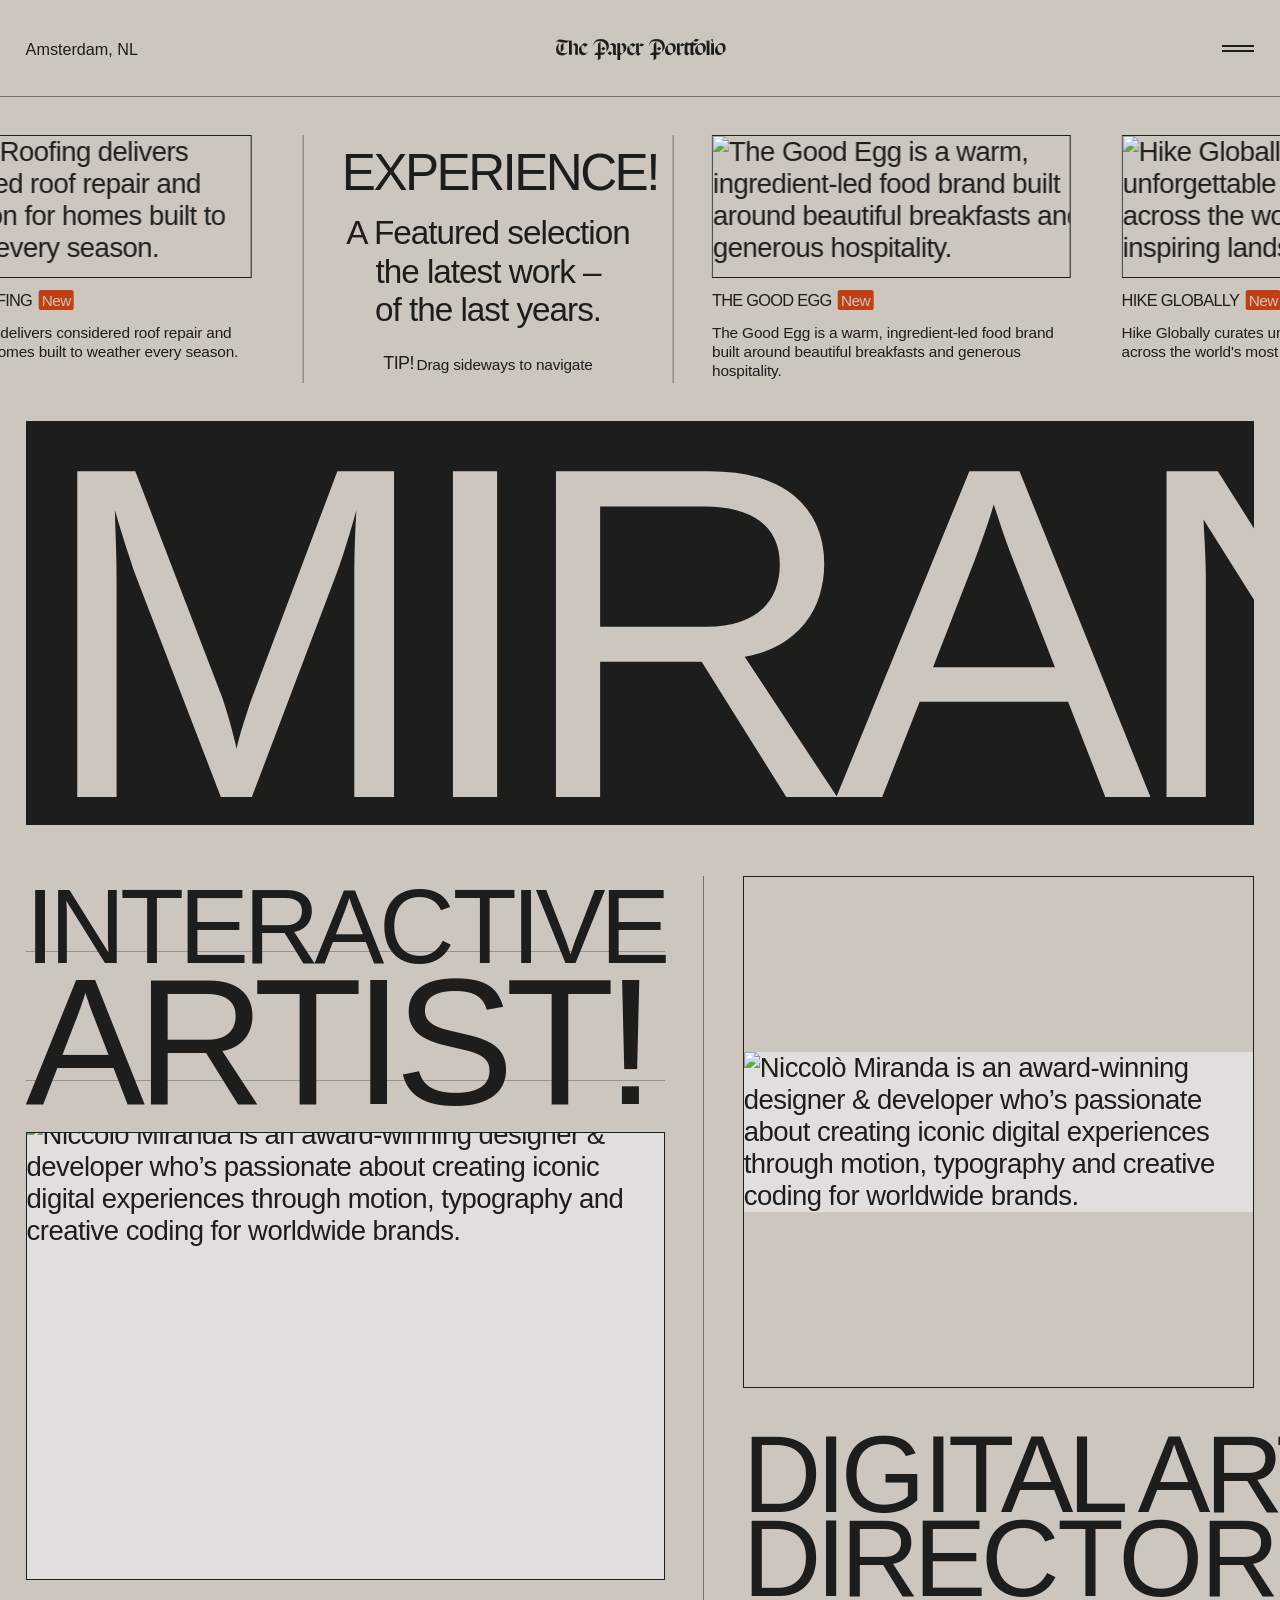
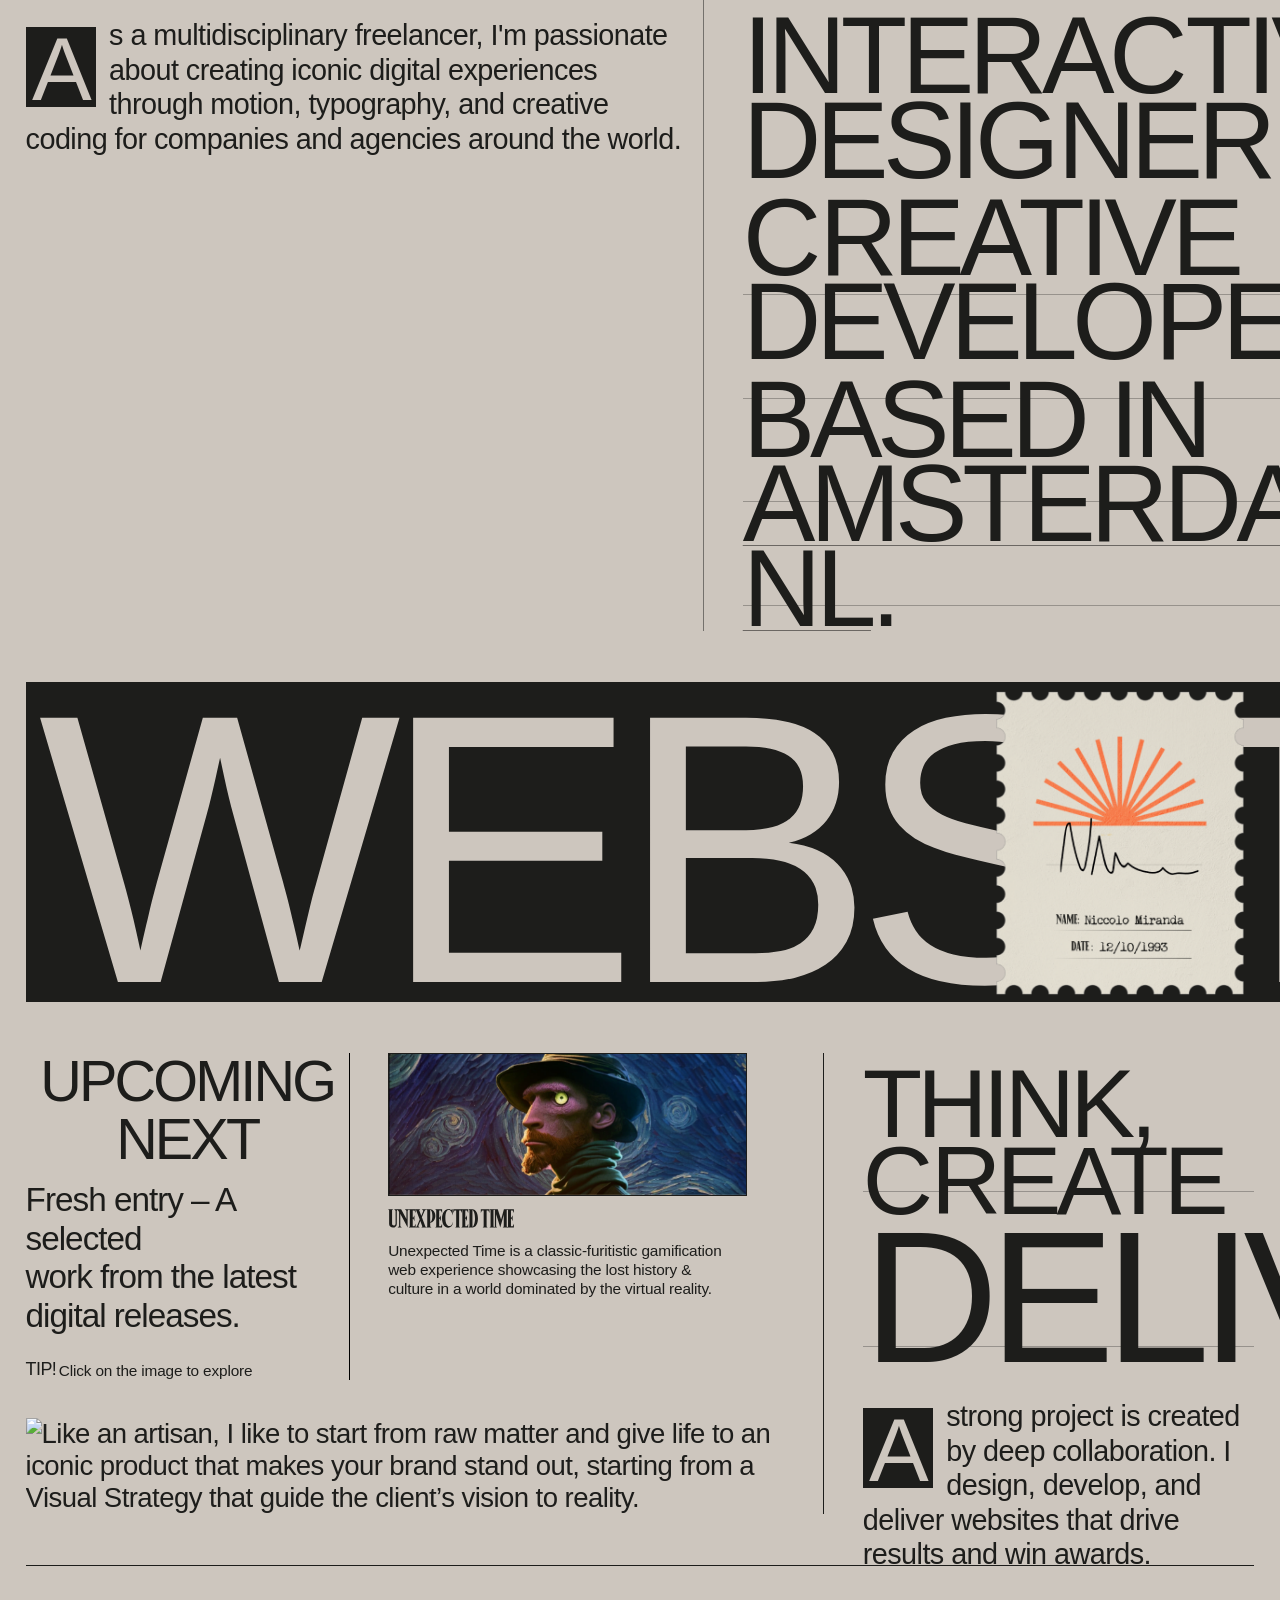
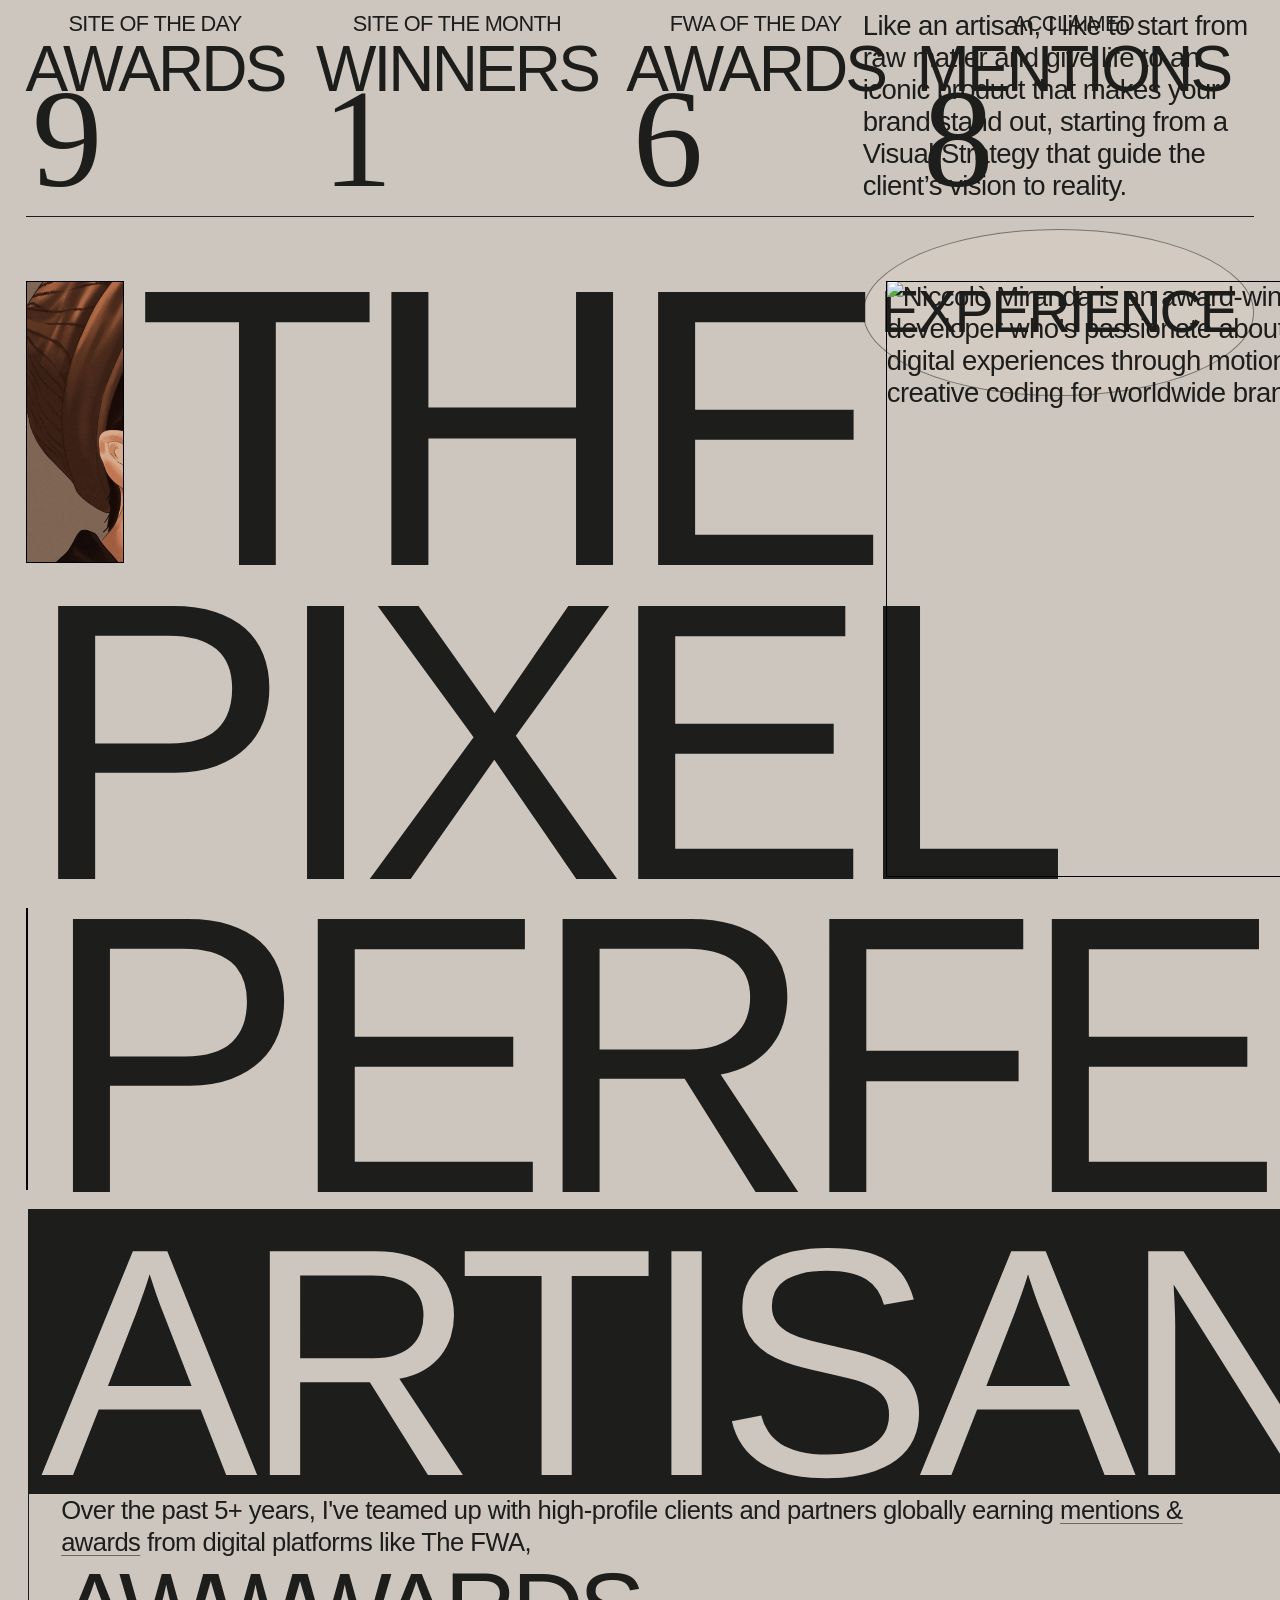
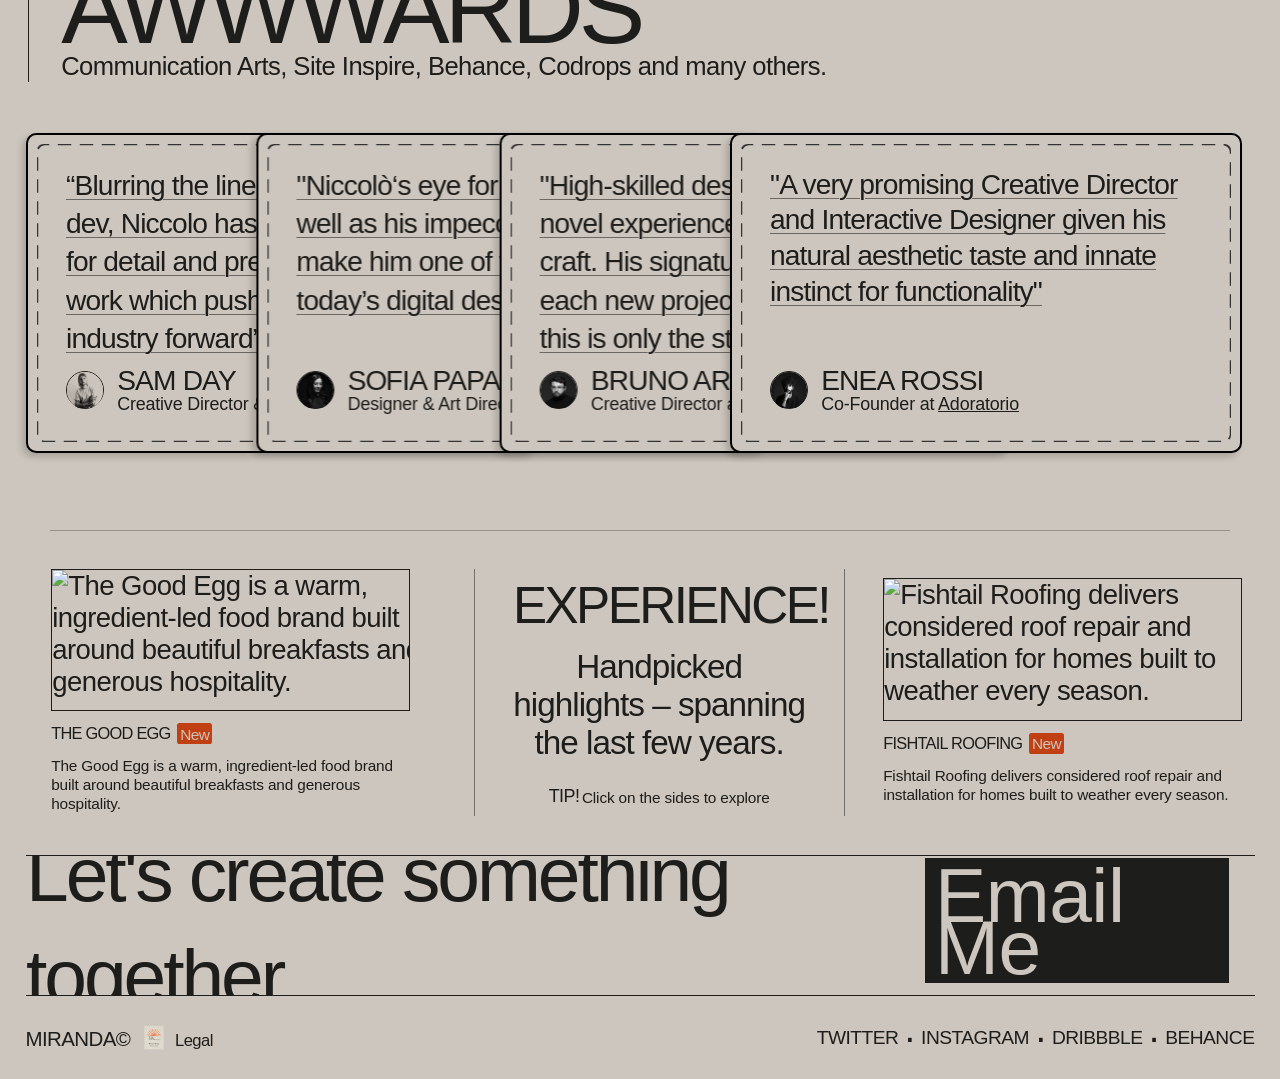
==== index.html @ f84572ac "Refresh hero project slider clients and imagery Co-authored-by: arena-agent <297053741+arena-agent@u" ====
<!DOCTYPE html>
<html data-wf-domain="www.niccolomiranda.com" data-wf-page="6176a76d2bc7b23fed30bca7" data-wf-site="5f2429f172d117fcee10e819" lang="en" class="w-mod-js w-mod-ix has-scroll-init has-scroll-smooth" style="--vh: 7.68px;" data-scroll-direction="vertical"><head><meta charset="utf-8"><link href="https://uploads-ssl.webflow.com" rel="preconnect" crossorigin="anonymous"><title>Miranda — Paper Portfolio</title><meta content="Niccolò Miranda is an award-winning designer &amp; developer who’s passionate about creating iconic digital experiences through motion, typography and creative coding." name="description"><meta content="Miranda — Paper Portfolio" property="og:title"><meta content="Niccolò Miranda is an award-winning designer &amp; developer who’s passionate about creating iconic digital experiences through motion, typography and creative coding." property="og:description"><meta content="https://cdn.prod.website-files.com/5f2429f172d117fcee10e819/6047aedcc580d046d3ce4941_open-graph.jpeg" property="og:image"><meta content="Miranda — Paper Portfolio" name="twitter:title"><meta content="Niccolò Miranda is an award-winning designer &amp; developer who’s passionate about creating iconic digital experiences through motion, typography and creative coding." name="twitter:description"><meta content="https://cdn.prod.website-files.com/5f2429f172d117fcee10e819/6047aedcc580d046d3ce4941_open-graph.jpeg" name="twitter:image"><meta property="og:type" content="website"><meta content="summary_large_image" name="twitter:card"><meta content="width=device-width, initial-scale=1" name="viewport"><script type="text/javascript" async="" src="https://www.google-analytics.com/analytics.js"></script><script type="text/javascript" async="" src="https://www.googletagmanager.com/gtag/js?id=G-DCFER6NQ7J&amp;cx=c&amp;gtm=4e69n1"></script><script type="text/javascript">!function(o,c){var n=c.documentElement,t=" w-mod-";n.className+=t+"js",("ontouchstart"in o||o.DocumentTouch&&c instanceof DocumentTouch)&&(n.className+=t+"touch")}(window,document);</script><link href="https://cdn.prod.website-files.com/5f2429f172d117fcee10e819/610a9b617744c726c80e42ec_favicon.png" rel="shortcut icon" type="image/x-icon"><link href="https://cdn.prod.website-files.com/5f2429f172d117fcee10e819/610a9b23773de019356b2465_web-clip.png" rel="apple-touch-icon"><script async="" src="https://www.googletagmanager.com/gtag/js?id=UA-108305037-1"></script><script type="text/javascript">window.dataLayer = window.dataLayer || [];function gtag(){dataLayer.push(arguments);}gtag('js', new Date());gtag('config', 'UA-108305037-1', {'anonymize_ip': false});</script><script defer="" src="https://cdn.jsdelivr.net/npm/locomotive-scroll@4.1.3/dist/locomotive-scroll.min.js"></script>

<script defer="" src="https://cdnjs.cloudflare.com/ajax/libs/gsap/3.7.1/gsap.min.js"></script>

<link rel="stylesheet" href="/portfolio/styles.css"><style>/* Fit the renamed navigation label without altering the home layout. */
.menu-title.m2{font-size:12vw}.head-title.experience-label{font-size:4vw}.cta-text.work{font-size:4.6vw}

    /* Premium featured-project treatment. The images are free-to-use photos
       selected from Unsplash and paired to each new industry. */
    .index .item-img > img {
        display: block;
        width: 100%;
        height: 100%;
        object-fit: cover;
        object-position: center;
    }

    .index .item-tw .project-name {
        display: flex;
        align-items: center;
        height: 100%;
        max-width: 100%;
        color: #1D1D1B;
        font-family: Canopee, sans-serif;
        font-size: min(1.28vw, 18px);
        font-weight: 400;
        letter-spacing: -0.045em;
        line-height: 1;
        text-transform: uppercase;
        white-space: nowrap;
    }

    @media screen and (max-width: 767px) {
        .index .item-tw .project-name {
            font-size: clamp(11px, 3.4vw, 17px);
        }
    }
</style>
<!-- Featured slider imagery: Unsplash License photos.
     FISHTAIL ROOFING — https://unsplash.com/photos/workers-installing-roof-tiles-on-a-new-building-OnwxQNEbPco
     THE GOOD EGG — https://unsplash.com/photos/7MqA9uQZc2Y
     HIKE GLOBALLY — https://unsplash.com/photos/a-man-hiking-up-a-trail-in-the-mountains-l3fkqYm1_5E
     OPAL CONSULTANCY — https://unsplash.com/photos/diverse-business-team-collaborating-in-a-modern-office-_4tpElFQemQ
     ADVENTURE ALTITUDE TREKS — https://unsplash.com/photos/mountain-Wccwoigp1ag
     CALIFORNIA MACHINERY MOVERS — https://unsplash.com/photos/a-forklift-driving-through-a-warehouse-filled-with-pallets-F2C_mSrb6iM
-->
</head><body class="body index"><div class="gl-canvas below w-embed"><canvas id="below-canvas"></canvas></div><div class="rotate"><div class="rotate-desc">Please rotate your device<br>to ensure a better experience.</div></div><main id="app" data-scroll-container="null" data-w-id="a4f20c94-f77d-5612-6f88-8ba669c39129" class="app" data-scroll-section-id="section0" data-scroll-section-inview=""><div class="paper-background"><div class="paper-mode w-embed"></div></div><nav data-scroll-target="#app" data-scroll="true" data-scroll-sticky="true" data-w-id="af8143f5-c4bd-7eb6-0bbf-06e371a2b306" class="nav default is-inview"><div class="gl-canvas w-embed"><canvas id="above-canvas" width="1150" height="768" style="width: 1150.39px; height: 768px;"></canvas></div><div class="nav-inner"><div class="paper-background work"><div class="paper-mode w-embed"></div></div><div aria-label="nav-link" rel="noopener" class="nav-block l"><div data-w-id="af8143f5-c4bd-7eb6-0bbf-06e371a2b308" class="n-text">Amsterdam, NL</div></div><a data-color="#1D1D1B" aria-label="brand" rel="noopener" href="/" aria-current="page" class="nav-head w-inline-block w--current"><img src="[data-uri]" alt="" draggable="false" class="nav-img dark" style="opacity: 1; display: block;"><img src="[data-uri]" loading="eager" alt="" class="nav-img light" style="opacity: 0; display: none;"></a><link rel="prefetch" href="/"><div class="nav-block r"><div class="nav-link"><div data-w-id="44cf4578-c065-1edc-4f4a-439fde42bc3c" class="nav-lines"><div data-w-id="af8143f5-c4bd-7eb6-0bbf-06e371a2b30e" class="nav-line up" style="transform: translate3d(0vw, 0px, 0px) scale3d(1, 1, 1) rotateX(0deg) rotateY(0deg) rotateZ(0deg) skew(0deg, 0deg); transform-style: preserve-3d; background-color: rgb(29, 29, 27);"></div><div data-w-id="af8143f5-c4bd-7eb6-0bbf-06e371a2b311" class="nav-line bottom" style="transform: translate3d(0rem, 0rem, 0px) scale3d(1, 1, 1) rotateX(0deg) rotateY(0deg) rotateZ(0deg) skew(0deg, 0deg); transform-style: preserve-3d; background-color: rgb(29, 29, 27);"></div></div></div></div><div class="menu" style="display: none;"><div class="menu-w"><a draggable="false" aria-label="Niccolò Miranda – Home" data-color="#cdc6be" rel="noopener" href="/" aria-current="page" class="menu-link m1 w-inline-block w--current"><h1 class="menu-title m1" style="transform: translate3d(0px, 100%, 0px) scale3d(1, 1, 1) rotateX(0deg) rotateY(0deg) rotateZ(0deg) skew(0deg, 0deg); transform-style: preserve-3d;">Index</h1><div class="m-active index" style="display: none; transform: translate3d(0px, 0px, 0px) scale3d(0, 1, 1) rotateX(0deg) rotateY(0deg) rotateZ(0deg) skew(0deg, 0deg); transform-style: preserve-3d;"></div></a><link rel="prerender" href="/"><a draggable="false" aria-label="Niccolò Miranda – Experience" data-color="#cdc6be" rel="noopener" href="/work/" class="menu-link m2 w-inline-block"><h1 class="menu-title m2" style="transform: translate3d(0px, 100%, 0px) scale3d(1, 1, 1) rotateX(0deg) rotateY(0deg) rotateZ(0deg) skew(0deg, 0deg); transform-style: preserve-3d;">Experience</h1><div class="m-active work" style="display: none; transform: translate3d(0px, 0px, 0px) scale3d(0, 1, 1) rotateX(0deg) rotateY(0deg) rotateZ(0deg) skew(0deg, 0deg); transform-style: preserve-3d;"></div></a><link rel="prerender" href="/work/"><a draggable="false" aria-label="Niccolò Miranda - Awards &amp; Publications" data-color="#cdc6be" rel="noopener" href="/about/" class="menu-link m3 w-inline-block"><h1 class="menu-title m3" style="transform: translate3d(0px, 100%, 0px) scale3d(1, 1, 1) rotateX(0deg) rotateY(0deg) rotateZ(0deg) skew(0deg, 0deg); transform-style: preserve-3d;">Ab<span class="f-span space">o</span>ut</h1><div class="m-active about" style="display: none; transform: translate3d(0px, 0px, 0px) scale3d(0, 1, 1) rotateX(0deg) rotateY(0deg) rotateZ(0deg) skew(0deg, 0deg); transform-style: preserve-3d;"></div></a><link rel="prerender" href="/about/"></div><div class="f-block li w-clearfix" style="transform: translate3d(0px, 2vh, 0px) scale3d(1, 1, 1) rotateX(0deg) rotateY(0deg) rotateZ(0deg) skew(0deg, 0deg); transform-style: preserve-3d; opacity: 0;"><a draggable="false" aria-label="Niccolò Miranda – Twitter" rel="noopener" target="_blank" href="https://twitter.com/niccolomiranda" class="f-li new-tab w">twitter</a><link rel="prefetch" href="https://twitter.com/niccolomiranda"><div class="f-li ci w">·</div><a draggable="false" aria-label="Niccolò Miranda – Instagram" rel="noopener" target="_blank" href="https://instagram.com/niccolomiranda" class="f-li new-tab w">insta<span class="f-span">g</span>ram</a><link rel="prefetch" href="https://instagram.com/niccolomiranda"><div class="f-li ci w">·</div><a draggable="false" aria-label="Niccolò Miranda – Dribbble" rel="noopener" target="_blank" href="https://dribbble.com/niccolomiranda" class="f-li new-tab w">dribbble</a><link rel="prefetch" href="https://dribbble.com/niccolomiranda"><div class="f-li ci w">·</div><a draggable="false" aria-label="Niccolò Miranda – Behance" rel="noopener" target="_blank" href="https://www.behance.net/niccolomiranda" class="f-li new-tab w">behan<span class="f-span">c</span>e</a><link rel="prefetch" href="https://www.behance.net/niccolomiranda"></div></div><div class="menu-line"><div class="menu-face"></div><div class="menu-side" style="display: none; transform: translate3d(-100%, 0px, 0px) scale3d(1, 1, 1) rotateX(0deg) rotateY(0deg) rotateZ(0deg) skew(0deg, 0deg); transform-style: preserve-3d;"></div></div></div></nav><div class="grid"><div class="grid-col"></div><div class="grid-col"></div><div class="grid-col"></div><div class="grid-col"></div><div class="grid-col"></div><div class="grid-col"></div><div class="grid-col"></div><div class="grid-col"></div><div class="grid-col"></div><div class="grid-col"></div><div class="grid-col"></div><div class="grid-col"></div><div class="grid-col"></div><div class="grid-col"></div><div class="grid-col"></div><div class="grid-col"></div><div class="hide-grid w-embed"></div></div><header class="sidebar init"><div data-butter-butter-options="smoothAmount:0.15,dragSpeed:2.5,hasTouchEvent:true" data-butter-container="Butter" class="s-container"><div data-butter-slidable="Butter" class="s-inner" style="will-change: transform; transform: translate3d(-952.32px, 0px, 0px);"><div class="s-grid w-dyn-list"><div role="list" class="s-block w-dyn-items"><div role="listitem" class="item l w-dyn-item"><a draggable="false" aria-label="Niccolò Miranda – Experience" rel="noopener" href="/work/" class="item-link w-inline-block"><div class="item-img-w"><div class="item-img w-embed" style="transform: translate3d(0px, 0px, 0px) scale3d(1, 1, 1) rotateX(0deg) rotateY(0deg) rotateZ(0deg) skew(0deg, 0deg); transform-style: preserve-3d; filter: grayscale(0%);"><img src="https://images.unsplash.com/photo-1645736315000-6f788915923b?auto=format&fit=crop&w=1600&q=86" data-image="https://images.unsplash.com/photo-1645736315000-6f788915923b?auto=format&fit=crop&w=1600&q=86" crossorigin="anonymous" alt="California Machinery Movers handles complex equipment moves with precision, care and dependable logistics." draggable="false"></div></div><div class="item-block"><div class="item-tw"><div class="item-t project-name project-name--california-machinery-movers" role="img" aria-label="California Machinery Movers">CALIFORNIA MACHINERY MOVERS</div><div class="new-w-2 sp w-condition-invisible"><div class="new-2">New</div></div></div><div class="item-desc">California Machinery Movers handles complex equipment moves with precision, care and dependable logistics.</div></div></a><link rel="prefetch" href="/work/"></div><div role="listitem" class="item l w-dyn-item"><a draggable="false" aria-label="Niccolò Miranda – Experience" rel="noopener" href="/work/" class="item-link w-inline-block"><div class="item-img-w"><div class="item-img w-embed" style="transform: translate3d(0px, 0px, 0px) scale3d(1, 1, 1) rotateX(0deg) rotateY(0deg) rotateZ(0deg) skew(0deg, 0deg); transform-style: preserve-3d; filter: grayscale(0%);"><img src="https://images.unsplash.com/photo-1550850587-cd99d1b19677?auto=format&fit=crop&w=1600&q=86" data-image="https://images.unsplash.com/photo-1550850587-cd99d1b19677?auto=format&fit=crop&w=1600&q=86" crossorigin="anonymous" alt="Adventure Altitude Treks leads purposeful journeys through high mountain landscapes, from trailhead to summit." draggable="false"></div></div><div class="item-block"><div class="item-tw"><div class="item-t project-name project-name--adventure-altitude-treks" role="img" aria-label="Adventure Altitude Treks">ADVENTURE ALTITUDE TREKS</div><div class="new-w-2 sp w-condition-invisible"><div class="new-2">New</div></div></div><div class="item-desc">Adventure Altitude Treks leads purposeful journeys through high mountain landscapes, from trailhead to summit.</div></div></a><link rel="prefetch" href="/work/"></div><div role="listitem" class="item l w-dyn-item"><a draggable="false" aria-label="Niccolò Miranda – Experience" rel="noopener" href="/work/" class="item-link w-inline-block"><div class="item-img-w"><div class="item-img w-embed" style="transform: translate3d(0px, 0px, 0px) scale3d(1, 1, 1) rotateX(0deg) rotateY(0deg) rotateZ(0deg) skew(0deg, 0deg); transform-style: preserve-3d; filter: grayscale(0%);"><img src="https://images.unsplash.com/photo-1763665814538-8ba04597286c?auto=format&fit=crop&w=1600&q=86" data-image="https://images.unsplash.com/photo-1763665814538-8ba04597286c?auto=format&fit=crop&w=1600&q=86" crossorigin="anonymous" alt="Fishtail Roofing delivers considered roof repair and installation for homes built to weather every season." draggable="false"></div></div><div class="item-block"><div class="item-tw"><div class="item-t project-name project-name--fishtail-roofing" role="img" aria-label="Fishtail Roofing">FISHTAIL ROOFING</div><div class="new-w-2 sp"><div class="new-2">New</div></div></div><div class="item-desc">Fishtail Roofing delivers considered roof repair and installation for homes built to weather every season.</div></div></a><link rel="prefetch" href="/work/"></div></div></div><div class="headline m"><a href="/work" data-color="#1D1D1B" rel="noopener" aria-label="Experience" draggable="false" class="head-wrap w-inline-block"><div class="head-title experience-label">Experience!</div><div class="head-embed w-embed">

<svg id="headline" viewBox="0 0 500 146" style="enable-background:new 0 0 500 200;" xml:space="preserve">
	<ellipse class="head doodle-hover" style="fill:none;stroke:#1d1d1b;stroke-width:2;stroke-miterlimit:10;" cx="250" cy="72.9" rx="242.4" ry="68.5"></ellipse>
</svg></div></a><link rel="prerender" href="/work"><div class="head-desc">A Featured selection<br>the latest work –<br>of the last years.</div><div class="head-caption"><div class="item-title cap">tip!<span class="text-span-2"> </span></div><div class="item-desc cap">Drag sideways to navigate</div></div></div><div class="s-grid w-dyn-list"><div role="list" class="s-block w-dyn-items"><div role="listitem" class="item l w-dyn-item"><a draggable="false" aria-label="Niccolò Miranda – Experience" rel="noopener" href="/work/" class="item-link w-inline-block"><div class="item-img-w"><div class="item-img w-embed" style="transform: translate3d(0px, 0px, 0px) scale3d(1, 1, 1) rotateX(0deg) rotateY(0deg) rotateZ(0deg) skew(0deg, 0deg); transform-style: preserve-3d; filter: grayscale(0%);"><img src="https://images.unsplash.com/photo-1611338657930-6149655698e0?auto=format&fit=crop&w=1600&q=86" data-image="https://images.unsplash.com/photo-1611338657930-6149655698e0?auto=format&fit=crop&w=1600&q=86" crossorigin="anonymous" alt="The Good Egg is a warm, ingredient-led food brand built around beautiful breakfasts and generous hospitality." draggable="false"></div></div><div class="item-block"><div class="item-tw"><div class="item-t project-name project-name--the-good-egg" role="img" aria-label="The Good Egg">THE GOOD EGG</div><div class="new-w-2 sp"><div class="new-2">New</div></div></div><div class="item-desc">The Good Egg is a warm, ingredient-led food brand built around beautiful breakfasts and generous hospitality.</div></div></a><link rel="prefetch" href="/work/"></div><div role="listitem" class="item l w-dyn-item"><a draggable="false" aria-label="Niccolò Miranda – Experience" rel="noopener" href="/work/" class="item-link w-inline-block"><div class="item-img-w"><div class="item-img w-embed" style="transform: translate3d(0px, 0px, 0px) scale3d(1, 1, 1) rotateX(0deg) rotateY(0deg) rotateZ(0deg) skew(0deg, 0deg); transform-style: preserve-3d; filter: grayscale(0%);"><img src="https://images.unsplash.com/photo-1707572387604-9beccf2c1977?auto=format&fit=crop&w=1600&q=86" data-image="https://images.unsplash.com/photo-1707572387604-9beccf2c1977?auto=format&fit=crop&w=1600&q=86" crossorigin="anonymous" alt="Hike Globally curates unforgettable walking journeys across the world's most inspiring landscapes." draggable="false"></div></div><div class="item-block"><div class="item-tw"><div class="item-t project-name project-name--hike-globally" role="img" aria-label="Hike Globally">HIKE GLOBALLY</div><div class="new-w-2 sp"><div class="new-2">New</div></div></div><div class="item-desc">Hike Globally curates unforgettable walking journeys across the world's most inspiring landscapes.</div></div></a><link rel="prefetch" href="/work/"></div><div role="listitem" class="item l w-dyn-item"><a draggable="false" aria-label="Niccolò Miranda – Experience" rel="noopener" href="/work/" class="item-link w-inline-block"><div class="item-img-w"><div class="item-img w-embed" style="transform: translate3d(0px, 0px, 0px) scale3d(1, 1, 1) rotateX(0deg) rotateY(0deg) rotateZ(0deg) skew(0deg, 0deg); transform-style: preserve-3d; filter: grayscale(0%);"><img src="https://images.unsplash.com/photo-1758518731706-be5d5230e5a5?auto=format&fit=crop&w=1600&q=86" data-image="https://images.unsplash.com/photo-1758518731706-be5d5230e5a5?auto=format&fit=crop&w=1600&q=86" crossorigin="anonymous" alt="Opal Consultancy brings clear strategy, thoughtful advice and forward momentum to ambitious teams." draggable="false"></div></div><div class="item-block"><div class="item-tw"><div class="item-t project-name project-name--opal-consultancy" role="img" aria-label="Opal Consultancy">OPAL CONSULTANCY</div><div class="new-w-2 sp w-condition-invisible"><div class="new-2">New</div></div></div><div class="item-desc">Opal Consultancy brings clear strategy, thoughtful advice and forward momentum to ambitious teams.</div></div></a><link rel="prefetch" href="/work/"></div></div></div></div></div></header><div class="main h"><div class="h-grid"><div id="w-node-_9e59f1b6-a699-f7f8-0fc2-97f9d240ce55-ed30bca7" class="h-item h1"><h1 class="head h">Miranda</h1></div><div id="w-node-_9e59f1b6-a699-f7f8-0fc2-97f9d240ce58-ed30bca7" class="h-item r-bord"><div class="h-intro"><div class="block"><h2 class="h-head s-1">Intera<span class="f-span">c</span>tive</h2><h2 class="h-head sub">Artist!</h2><div class="divs _0"><div class="div-2 _0"></div><div class="div-2"></div></div></div><div class="h-inner set2"><img src="[data-uri]" loading="lazy" alt="Niccolò Miranda is an award-winning designer &amp; developer who’s passionate about creating iconic digital experiences through motion, typography and creative coding for worldwide brands. " sizes="(max-width: 479px) 95vw, 32vw" srcset="https://cdn.prod.website-files.com/5f2429f172d117fcee10e819/605c6ce3bc0c7d1cd4ca847e_avatar-star-p-800.jpeg 800w, https://cdn.prod.website-files.com/5f2429f172d117fcee10e819/605c6ce3bc0c7d1cd4ca847e_avatar-star.jpeg 937w" class="h-img set2 blend" style="filter: grayscale(0%);"></div></div><div class="h-drop left"><div class="drop-in w-embed">

<h5 class="has-dropcap">
	As a multidisciplinary freelancer, I'm passionate about creating iconic digital experiences through motion, typography, and creative coding for companies and agencies around the world.
</h5></div></div></div><div id="w-node-_9e59f1b6-a699-f7f8-0fc2-97f9d240ce64-ed30bca7" class="h-item w-clearfix"><div class="h-inner set1"><img class="h-img set1 blend" src="[data-uri]" alt="Niccolò Miranda is an award-winning designer &amp; developer who’s passionate about creating iconic digital experiences through motion, typography and creative coding for worldwide brands. " draggable="false" sizes="97vw" loading="lazy" srcset="https://cdn.prod.website-files.com/5f2429f172d117fcee10e819/605c62f4c78c4ba46a1268be_avatar-1-p-1080.jpeg 1080w, https://cdn.prod.website-files.com/5f2429f172d117fcee10e819/605c62f4c78c4ba46a1268be_avatar-1-p-1600.jpeg 1600w, https://cdn.prod.website-files.com/5f2429f172d117fcee10e819/605c62f4c78c4ba46a1268be_avatar-1-p-2000.jpeg 2000w, https://cdn.prod.website-files.com/5f2429f172d117fcee10e819/605c62f4c78c4ba46a1268be_avatar-1-p-2600.jpeg 2600w, https://cdn.prod.website-files.com/5f2429f172d117fcee10e819/605c62f4c78c4ba46a1268be_avatar-1.jpeg 3000w" style="filter: grayscale(0%);"></div><div class="h-desc"><h2 class="h-head ex">di<span class="f-span">g</span>ital art dire<span class="f-span">c</span>t<span class="f-span">o</span>r</h2><h2 class="h-head ex">Intera<span class="f-span">c</span>tive Desi<span class="f-span">g</span>ner</h2><h2 class="h-head ex"><span class="f-span">c</span>reative devel<span class="f-span">o</span>per</h2><h2 class="h-head ex">based in <span class="under">Amsterdam, NL</span>.</h2><div class="divs"><div class="div-2"></div><div class="div-2"></div><div class="div-2"></div><div class="div-2"></div></div></div></div><div id="w-node-_9e59f1b6-a699-f7f8-0fc2-97f9d240ce69-ed30bca7" class="h-item stamp w-clearfix"><div class="h-block"><h2 class="head set2">Website</h2></div><div class="stamp-w w-clearfix"><img src="[data-uri]" loading="lazy" alt="Niccolò Miranda is an award-winning designer &amp; developer who’s passionate about creating iconic digital experiences through motion, typography and creative coding for worldwide brands. " class="postage blend" style="filter: grayscale(0%);"></div></div><div id="w-node-_23b30f89-ac96-0799-8f38-7235277b67aa-ed30bca7" class="h-item flex demo"><div class="h-col left"><div class="h-info-w"><div class="headline set3"><div href="#" draggable="false" rel="noopener" aria-label="Experience" class="head-wrap"><div class="head-title">Up<span class="dom">co</span>min<span class="dom">g</span> Next</div></div><div class="head-desc left">Fresh entry – A selected<br>work from the latest <br>digital releases.</div><div class="head-caption"><div class="item-title cap">Tip!<span class="text-span-2"></span></div><div class="item-desc cap">Click on the image to explore</div></div></div><div class="h-info-col"><div class="s-grid w-dyn-list"><div role="list" class="s-block w-dyn-items"><div role="listitem" class="item l w-dyn-item"><div draggable="false" aria-label="Niccolò Miranda – Experience" rel="noopener" class="item-link"><div class="item-img-w"><div class="item-img w-embed" style="transform: translate3d(0px, 0px, 0px) scale3d(1, 1, 1) rotateX(0deg) rotateY(0deg) rotateZ(0deg) skew(0deg, 0deg); transform-style: preserve-3d; filter: grayscale(0%);"><img src="[data-uri]" data-image="https://cdn.prod.website-files.com/5f9085a4041dd5427c5ac8ae/645b5c7620c38b339e01b795_thumbnail-big.webp?" crossorigin="anonymous" alt="Unexpected Time is a classic-furitistic gamification web experience showcasing the lost history &amp; culture in a world dominated by the virtual reality. " draggable="false"></div></div><div class="item-block"><div class="item-tw"><img loading="eager" draggable="false" src="[data-uri]" alt="A cute hedgehog title of Niccolò Miranda's work" class="item-t"><div class="new-w-2 sp w-condition-invisible"><div class="new-2">New</div></div></div><div class="item-desc">Unexpected Time is a classic-furitistic gamification web experience showcasing the lost history &amp; culture in a world dominated by the virtual reality. </div></div></div></div></div></div></div></div><div class="h-inner set3"><img class="h-img set3" src="[data-uri]" alt="Like an artisan, I like to start from raw matter and give life to an iconic product that makes your brand stand out, starting from a Visual Strategy that guide the client’s vision to reality." draggable="false" sizes="100vw" loading="lazy" srcset="https://cdn.prod.website-files.com/5f2429f172d117fcee10e819/605c679f33f67d3dd00b04b4_avatar-3-p-500.jpeg 500w, https://cdn.prod.website-files.com/5f2429f172d117fcee10e819/605c679f33f67d3dd00b04b4_avatar-3-p-1080.jpeg 1080w, https://cdn.prod.website-files.com/5f2429f172d117fcee10e819/605c679f33f67d3dd00b04b4_avatar-3.jpeg 1468w" style="filter: grayscale(0%);"></div></div><div class="h-col right"><div class="block"><h2 class="h-head s">Think, <span class="f-span">C</span>reate</h2><h2 class="h-head sub-2">Deliver</h2><div class="divs set3"><div class="div-2 _1"></div><div class="div-2"></div></div></div><div class="h-drop"><div class="drop-in w-embed"><h5 class="has-dropcap">
A strong project is created by deep collaboration. I design, develop, and deliver websites that drive results and win awards.
	</h5></div><h3 class="h5 h3">Like an artisan, I like to start from raw matter and give life to an iconic product that makes your brand stand out, starting from a Visual Strategy that guide the client’s vision to reality.</h3></div><a data-color="#1D1D1B" aria-label="Niccolò Miranda – Experience" draggable="false" rel="noopener" data-w-id="8d509daf-0ed2-8454-4be6-f600c2953287" href="/work" class="cta-h home w-inline-block"><div class="cta-text work" style="transform: translate3d(0vw, 0px, 0px) scale3d(1, 1, 1) rotateX(0deg) rotateY(0deg) rotateZ(0deg) skew(0deg, 0deg); transform-style: preserve-3d;">Experience</div><img src="[data-uri]" loading="lazy" style="transform: translate3d(0vw, 0px, 0px) scale3d(1, 1, 1) rotateX(0deg) rotateY(0deg) rotateZ(0deg) skew(0deg, 0deg); transform-style: preserve-3d;" alt="" class="arrow"></a><link rel="prefetch" href="/work"></div></div><div id="w-node-_9ff1cffd-cffd-0729-6163-697540b5254e-ed30bca7" class="h-item awards"><a draggable="false" rel="noopener" aria-label="Niccolò Miranda – Awards &amp; Publications" href="/about" class="m-row w-inline-block"><div class="m-col"><div class="m-wrap w-clearfix"><div class="m-inner"><h3 class="m-init">Site of the day</h3><h3 class="m-title">Awards</h3></div><div class="m-numb">9</div></div></div><div class="m-col"><div class="m-wrap w-clearfix"><div class="m-inner"><h3 class="m-init">Site of the month</h3><h3 class="m-title">Winners</h3></div><div class="m-numb">1</div></div></div><div class="m-col"><div class="m-wrap w-clearfix"><div class="m-inner"><h3 class="m-init">FWA OF THE DAY</h3><h3 class="m-title">Awards</h3></div><div class="m-numb">6</div></div></div><div class="m-col"><div class="m-wrap w-clearfix"><div class="m-inner"><h3 class="m-init">acclaimed</h3><h3 class="m-title">Menti<span class="f-span space">o</span>ns</h3></div><div class="m-numb">8</div></div></div></a></div><div id="w-node-_7cf5bd0b-a880-8576-a1a2-b7f3901a9ed6-ed30bca7" class="h-item aw"><div class="h-row"><div class="h-col half sub2"><div class="h-inn w-clearfix"><div class="h-inner set4"><img src="[data-uri]" loading="lazy" alt="Niccolò Miranda is an award-winning designer &amp; developer who’s passionate about creating iconic digital experiences through motion, typography and creative coding for worldwide brands. " class="h-img set4 blend hat" style="filter: grayscale(0%);"></div><h2 class="m-head s1">The</h2></div><div class="h-inn sp w-clearfix"><h2 class="m-head sub">pixel</h2></div></div><div class="h-col half r"><div class="h-inner set5 star"><img class="h-img set5 star" src="[data-uri]" alt="Niccolò Miranda is an award-winning designer &amp; developer who’s passionate about creating iconic digital experiences through motion, typography and creative coding for worldwide brands. " draggable="false" sizes="(max-width: 479px) 94vw, 49vw" loading="lazy" srcset="https://cdn.prod.website-files.com/5f2429f172d117fcee10e819/605c6da4f1f8304440ee2e8c_avatar-2-p-500.jpeg 500w, https://cdn.prod.website-files.com/5f2429f172d117fcee10e819/605c6da4f1f8304440ee2e8c_avatar-2-p-800.jpeg 800w, https://cdn.prod.website-files.com/5f2429f172d117fcee10e819/605c6da4f1f8304440ee2e8c_avatar-2-p-1080.jpeg 1080w, https://cdn.prod.website-files.com/5f2429f172d117fcee10e819/605c6da4f1f8304440ee2e8c_avatar-2-p-1600.jpeg 1600w, https://cdn.prod.website-files.com/5f2429f172d117fcee10e819/605c6da4f1f8304440ee2e8c_avatar-2.jpeg 1737w" style="filter: grayscale(0%);"></div></div></div><div class="h-row sp w-clearfix"><div class="h-inner set4"><img src="[data-uri]" loading="lazy" alt="A strong project arises from a deep collaboration. I design, develops &amp; delivers website that drive results and win awards.
" sizes="(max-width: 479px) 129.375px, 27vw" srcset="https://cdn.prod.website-files.com/5f2429f172d117fcee10e819/605c6fd0f6276ef0c6bacfa4_trophy-p-800.jpeg 800w, https://cdn.prod.website-files.com/5f2429f172d117fcee10e819/605c6fd0f6276ef0c6bacfa4_trophy.jpeg 1105w" class="h-img set4 blend award" style="filter: grayscale(0%);"></div><h2 class="m-head">perfe<span class="m-span">c</span>t</h2></div><div class="h-row sp text w-clearfix"><div class="h-block sub w-clearfix"><h2 class="m-head shape b">artisan</h2></div><div class="h-description desktop"><div class="txt">Over the past 5+ years, I've teamed up with high-profile clients and partners globally earning <a href="/about" data-color="#1D1D1B" aria-label="Miranda – Awards &amp; Publications" rel="noopener" draggble="false" class="under">mentions &amp; awards</a> from digital platforms like The FWA,</div><a draggable="false" aria-label="awwwards" target="_blank" rel="noopener" href="https://www.awwwards.com/niccolo.miranda" class="block aww w-inline-block"><h2 class="h-head aww">Awwwards</h2></a><link rel="prefetch" href="https://www.awwwards.com/niccolo.miranda"><div class="txt">Communication Arts, Site Inspire, Behance, Codrops and many others.</div></div><div class="h-description mobile"><div class="txt">Over the past 3+ years, I teamed up with high-profile clients and partners globally earning <a href="/about" data-color="#1D1D1B" aria-label="Miranda – Awards &amp; Publications" rel="noopener" draggble="false" class="under">mentions &amp; awards</a> from digital platforms like The FWA, Awwwards, Communication Arts, Site Inspire, Behance, Codrops and many others.</div></div></div></div><div id="w-node-c7a5d98e-e170-5e54-9fc1-0d4305a864b3-ed30bca7" class="h-item r"><div class="aw-block-w"><div data-w-id="3fadac9e-248c-ccc4-f19a-f9a9abc7fc52" class="aw-block s-1" style="transform: translate3d(0vw, 0px, 0px) scale3d(1, 1, 1) rotateX(0deg) rotateY(0deg) rotateZ(0deg) skew(0deg, 0deg); transform-style: preserve-3d; background-color: rgb(205, 198, 190);"><div class="aw-content"><div class="aw-before s1"><div class="aw-line"></div><div class="aw-line"></div><div class="aw-line"></div><div class="aw-line"></div><div class="aw-line"></div><div class="aw-face"><div class="aw-qa w-embed"><svg xmlns="http://www.w3.org/2000/svg" fill="none" viewBox="0 0 130 314">
  <defs></defs>
  <path fill="#000" d="M23.6364 178.549C23.6364 200.538 29.3266 214.611 46.3973 240.557L55.5892 233.961C45.9596 219.008 45.9596 210.213 45.9596 198.779C45.9596 181.188 66.0943 165.356 89.2929 142.048C110.741 120.499 130 96.3109 130 63.7675C130 29.465 102.862 0 64.3434 0C37.2054 0 16.633 10.5546 0 22.8684L10.505 55.4118C19.697 33.423 35.8923 15.3922 59.5286 15.3922C80.101 15.3922 96.2963 27.2661 96.2963 48.3754C96.2963 71.2437 78.3502 84.8768 56.0269 107.745C30.6397 134.571 23.6364 150.843 23.6364 178.549ZM79.2256 289.812L54.7138 265.625L30.202 289.812L54.7138 314L79.2256 289.812Z"></path>
</svg></div></div></div><div class="aw-desc s1">“Blurring the line between design &amp; dev, Niccolo has an umatched eye for detail and precise execution in his work which pushes the whole industry forward”</div><div class="aw-infos center h"><div class="aw-box"><img loading="lazy" alt="" src="[data-uri]" class="aw-thumb"></div><div class="aw-info"><h3 class="aw-name">Sam Day</h3><div class="aw-role">Creative Director &amp;&nbsp;Designer<a href="#" class="link"></a></div></div></div></div><div class="aw-inner w-embed">

<div class="dash"></div></div></div><div data-w-id="bd11d9d3-1f38-30c7-f551-269d5b645351" class="aw-block s-2" style="transform: translate3d(-22vw, 0px, 0px) scale3d(1, 1, 1) rotateX(0deg) rotateY(0deg) rotateZ(0deg) skew(0deg, 0deg); transform-style: preserve-3d; background-color: rgb(205, 198, 190);"><div class="aw-content"><div class="aw-before s2"><div class="aw-line"></div><div class="aw-line"></div><div class="aw-line"></div><div class="aw-line"></div><div class="aw-line"></div><div class="aw-face"><div class="aw-qa w-embed"><svg xmlns="http://www.w3.org/2000/svg" fill="none" viewBox="0 0 130 314">
  <defs></defs>
  <path fill="#000" d="M23.6364 178.549C23.6364 200.538 29.3266 214.611 46.3973 240.557L55.5892 233.961C45.9596 219.008 45.9596 210.213 45.9596 198.779C45.9596 181.188 66.0943 165.356 89.2929 142.048C110.741 120.499 130 96.3109 130 63.7675C130 29.465 102.862 0 64.3434 0C37.2054 0 16.633 10.5546 0 22.8684L10.505 55.4118C19.697 33.423 35.8923 15.3922 59.5286 15.3922C80.101 15.3922 96.2963 27.2661 96.2963 48.3754C96.2963 71.2437 78.3502 84.8768 56.0269 107.745C30.6397 134.571 23.6364 150.843 23.6364 178.549ZM79.2256 289.812L54.7138 265.625L30.202 289.812L54.7138 314L79.2256 289.812Z"></path>
</svg></div></div></div><div class="aw-desc s2">"Niccolò‘s eye for detail &amp; design as well as his impeccable aesthetics, make him one of the leaders in today’s digital design scene"</div><div class="aw-infos center h"><div class="aw-box"><img loading="lazy" alt="" src="[data-uri]" class="aw-thumb"></div><div class="aw-info"><h3 class="aw-name">S<span class="f-span space">o</span>fia Papad<span class="f-span space">o</span>p<span class="f-span space">o</span>ul<span class="f-span space">o</span>u</h3><div class="aw-role">Designer &amp;&nbsp;Art Director</div></div></div></div><div class="aw-inner w-embed">

<div class="dash"></div></div></div><div data-w-id="66416161-20e0-82bc-15a2-33062ba7c6d0" class="aw-block s-3" style="transform: translate3d(-43vw, 0px, 0px) scale3d(1, 1, 1) rotateX(0deg) rotateY(0deg) rotateZ(0deg) skew(0deg, 0deg); transform-style: preserve-3d; background-color: rgb(205, 198, 190);"><div class="aw-content"><div class="aw-desc s3">"High-skilled designer who creates novel experiences with ease and craft. His signature is more vivid on each new project he launches and this is only the start"</div><div class="aw-infos center h"><div class="aw-box"><img loading="lazy" alt="" src="[data-uri]" class="aw-thumb"></div><div class="aw-info"><h3 class="aw-name">Brun<span class="f-span space">o</span> Arizi<span class="f-span space">o</span></h3><div class="aw-role">Creative&nbsp;Director at <a href="https://brunoarizio.com/" aria-label="Bruno Arizio" rel="noopener" target="_blank" draggable="false" class="link new-tab">Studio&nbsp;BA</a><link rel="prefetch" href="https://brunoarizio.com/"></div></div></div></div><div class="aw-inner w-embed">

<div class="dash"></div></div></div><div data-w-id="7721f517-f1c7-aa27-99c8-ce4315523ae0" class="aw-block s-4" style="transform: translate3d(-65vw, 0px, 0px) scale3d(1, 1, 1) rotateX(0deg) rotateY(0deg) rotateZ(0deg) skew(0deg, 0deg); transform-style: preserve-3d; background-color: rgb(205, 198, 190);"><div class="aw-content"><div class="aw-before s4"><div class="aw-line"></div><div class="aw-line"></div><div class="aw-line"></div><div class="aw-line"></div><div class="aw-line"></div><div class="aw-face"><div class="aw-qa w-embed"><svg xmlns="http://www.w3.org/2000/svg" fill="none" viewBox="0 0 130 314">
  <defs></defs>
  <path fill="#000" d="M23.6364 178.549C23.6364 200.538 29.3266 214.611 46.3973 240.557L55.5892 233.961C45.9596 219.008 45.9596 210.213 45.9596 198.779C45.9596 181.188 66.0943 165.356 89.2929 142.048C110.741 120.499 130 96.3109 130 63.7675C130 29.465 102.862 0 64.3434 0C37.2054 0 16.633 10.5546 0 22.8684L10.505 55.4118C19.697 33.423 35.8923 15.3922 59.5286 15.3922C80.101 15.3922 96.2963 27.2661 96.2963 48.3754C96.2963 71.2437 78.3502 84.8768 56.0269 107.745C30.6397 134.571 23.6364 150.843 23.6364 178.549ZM79.2256 289.812L54.7138 265.625L30.202 289.812L54.7138 314L79.2256 289.812Z"></path>
</svg></div></div></div><div class="aw-desc s4">"A very promising Creative Director and Interactive Designer given his natural aesthetic taste and innate instinct for functionality"</div><div class="aw-infos center h"><div class="aw-box"><img loading="lazy" alt="" src="[data-uri]" class="aw-thumb"></div><div class="aw-info"><h3 class="aw-name">Enea R<span class="f-span">o</span>ssi</h3><div class="aw-role">Co-Founder at <a href="https://adoratorio.studio/" draggable="false" aria-label="Enea Rossi&nbsp;– Adoratorio" rel="noopener" target="_blank" class="link new-tab">Adoratorio</a><link rel="prerender" href="https://adoratorio.studio/"></div></div></div></div><div class="aw-inner w-embed">

<div class="dash"></div></div></div></div></div><div id="w-node-_52f93773-a68e-ba48-4e73-fe30fc6f2bf8-ed30bca7" class="h-item aside"><header class="sidebar"><div class="s-border"></div><div class="s-container"><div class="s-inner"><div class="s-grid w-dyn-list"><div role="list" class="s-block w-dyn-items"><div role="listitem" class="item fl w-dyn-item"><a draggable="false" aria-label="project" rel="noopener" href="/work/" class="item-link w-inline-block"><div class="item-img-w"><div class="item-img w-embed" style="transform: translate3d(0px, 0px, 0px) scale3d(1, 1, 1) rotateX(0deg) rotateY(0deg) rotateZ(0deg) skew(0deg, 0deg); transform-style: preserve-3d; filter: grayscale(0%);"><img src="https://images.unsplash.com/photo-1611338657930-6149655698e0?auto=format&fit=crop&w=1600&q=86" data-image="https://images.unsplash.com/photo-1611338657930-6149655698e0?auto=format&fit=crop&w=1600&q=86" crossorigin="anonymous" alt="The Good Egg is a warm, ingredient-led food brand built around beautiful breakfasts and generous hospitality." draggable="false"></div></div><div class="item-block"><div class="item-tw"><div class="item-t project-name project-name--the-good-egg" role="img" aria-label="The Good Egg">THE GOOD EGG</div><div class="new-w-2 sp"><div class="new-2">New</div></div></div><div class="item-desc">The Good Egg is a warm, ingredient-led food brand built around beautiful breakfasts and generous hospitality.</div></div></a><link rel="prefetch" href="/work/"></div></div></div><div class="headline m"><a href="/work" data-color="#1D1D1B" rel="noopener" aria-label="Experience" draggable="false" class="head-wrap w-inline-block"><div class="head-title experience-label">Experience!</div><div class="head-embed w-embed">

<svg id="headline" viewBox="0 0 500 146" style="enable-background:new 0 0 500 200;" xml:space="preserve">
	<ellipse class="head doodle-hover" style="fill:none;stroke:#1d1d1b;stroke-width:2;stroke-miterlimit:10;" cx="250" cy="72.9" rx="242.4" ry="68.5"></ellipse>
</svg></div></a><link rel="prefetch" href="/work"><div class="head-desc">Handpicked highlights – spanning the last few years.</div><div class="head-caption"><div class="item-title cap">tip!<span class="text-span-2"> </span></div><div class="item-desc cap">Click on the sides to explore</div></div></div><div class="s-grid ri w-dyn-list"><div role="list" class="s-block w-dyn-items"><div role="listitem" class="item l w-dyn-item"><a data-color="#1D1D1B" aria-label="project" rel="noopener" draggable="false" href="/work/" class="item-link w-inline-block"><div class="item-img-w"><div class="item-img w-embed" style="transform: translate3d(0px, 0px, 0px) scale3d(1, 1, 1) rotateX(0deg) rotateY(0deg) rotateZ(0deg) skew(0deg, 0deg); transform-style: preserve-3d; filter: grayscale(0%);"><img src="https://images.unsplash.com/photo-1763665814538-8ba04597286c?auto=format&fit=crop&w=1600&q=86" data-image="https://images.unsplash.com/photo-1763665814538-8ba04597286c?auto=format&fit=crop&w=1600&q=86" crossorigin="anonymous" alt="Fishtail Roofing delivers considered roof repair and installation for homes built to weather every season." draggable="false"></div></div><div class="item-block"><div class="item-tw"><div class="item-t project-name project-name--fishtail-roofing" role="img" aria-label="Fishtail Roofing">FISHTAIL ROOFING</div><div class="new-w-2 sp"><div class="new-2">New</div></div></div><div class="item-desc">Fishtail Roofing delivers considered roof repair and installation for homes built to weather every season.</div></div></a><link rel="prefetch" href="/work/"></div></div></div></div></div></header><div class="emb w-embed"></div></div></div><div class="footer"><div class="marquee"><div class="marquee--inner"><div class="marquee-content"><h4 class="f-news">Let's create something together</h4><a target="_blank" aria-label="Miranda – Project Request" rel="noopener" draggable="false" href="mailto:info@niccolomiranda.com?subject=Project%20Request" class="marquee-link w-inline-block"><div class="marquee-text">Email Me</div></a></div><div class="marquee-content"><h4 class="f-news">Let's create something together</h4><a target="_blank" aria-label="Miranda – Project Request" rel="noopener" draggable="false" href="mailto:info@niccolomiranda.com?subject=Project%20Request" class="marquee-link w-inline-block"><div class="marquee-text">Email Me</div></a></div><div class="marquee-content"><h4 class="f-news">Let's create something together</h4><a target="_blank" aria-label="Miranda – Project Request" rel="noopener" draggable="false" href="mailto:info@niccolomiranda.com?subject=Project%20Request" class="marquee-link w-inline-block"><div class="marquee-text">Email Me</div></a></div></div><div class="marquee-embed w-embed"></div></div><div class="f-info"><div class="f-col left"><div class="f-title">Miranda©</div><div class="f-year">2021</div><img src="[data-uri]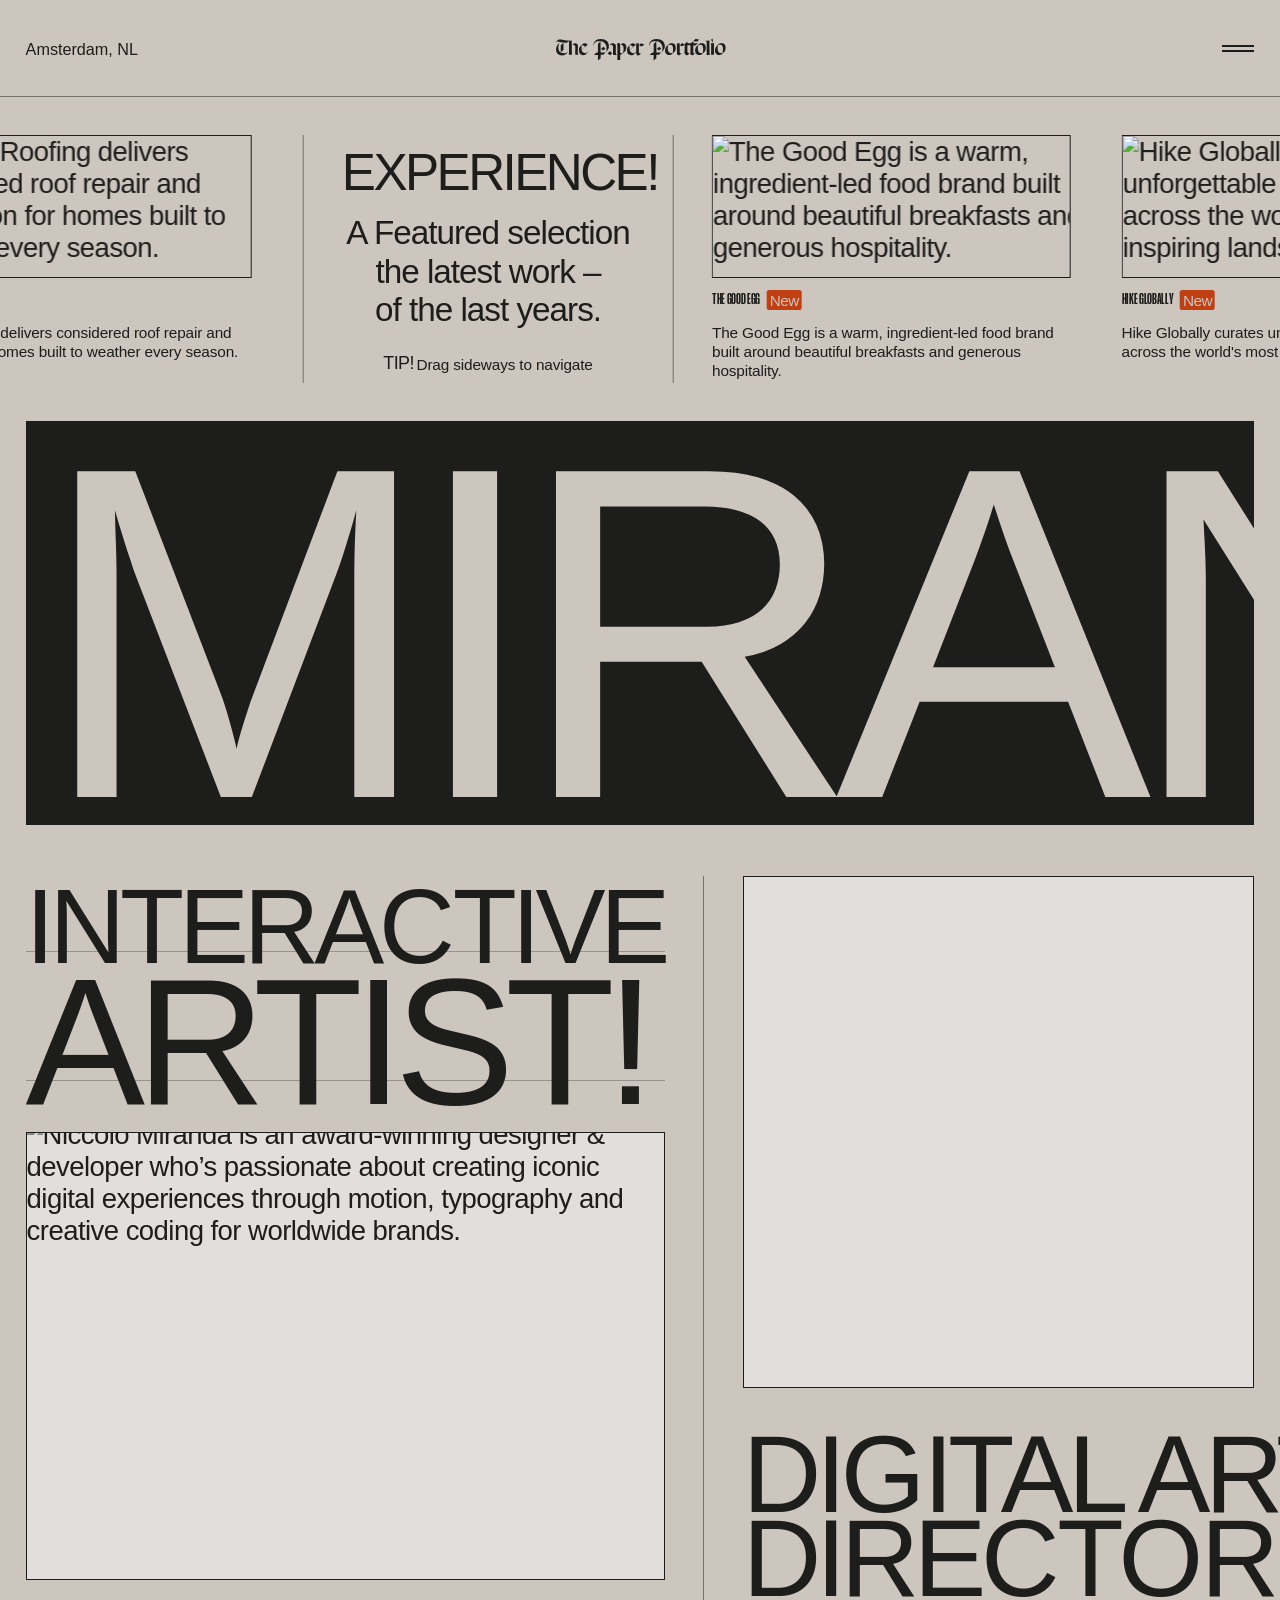
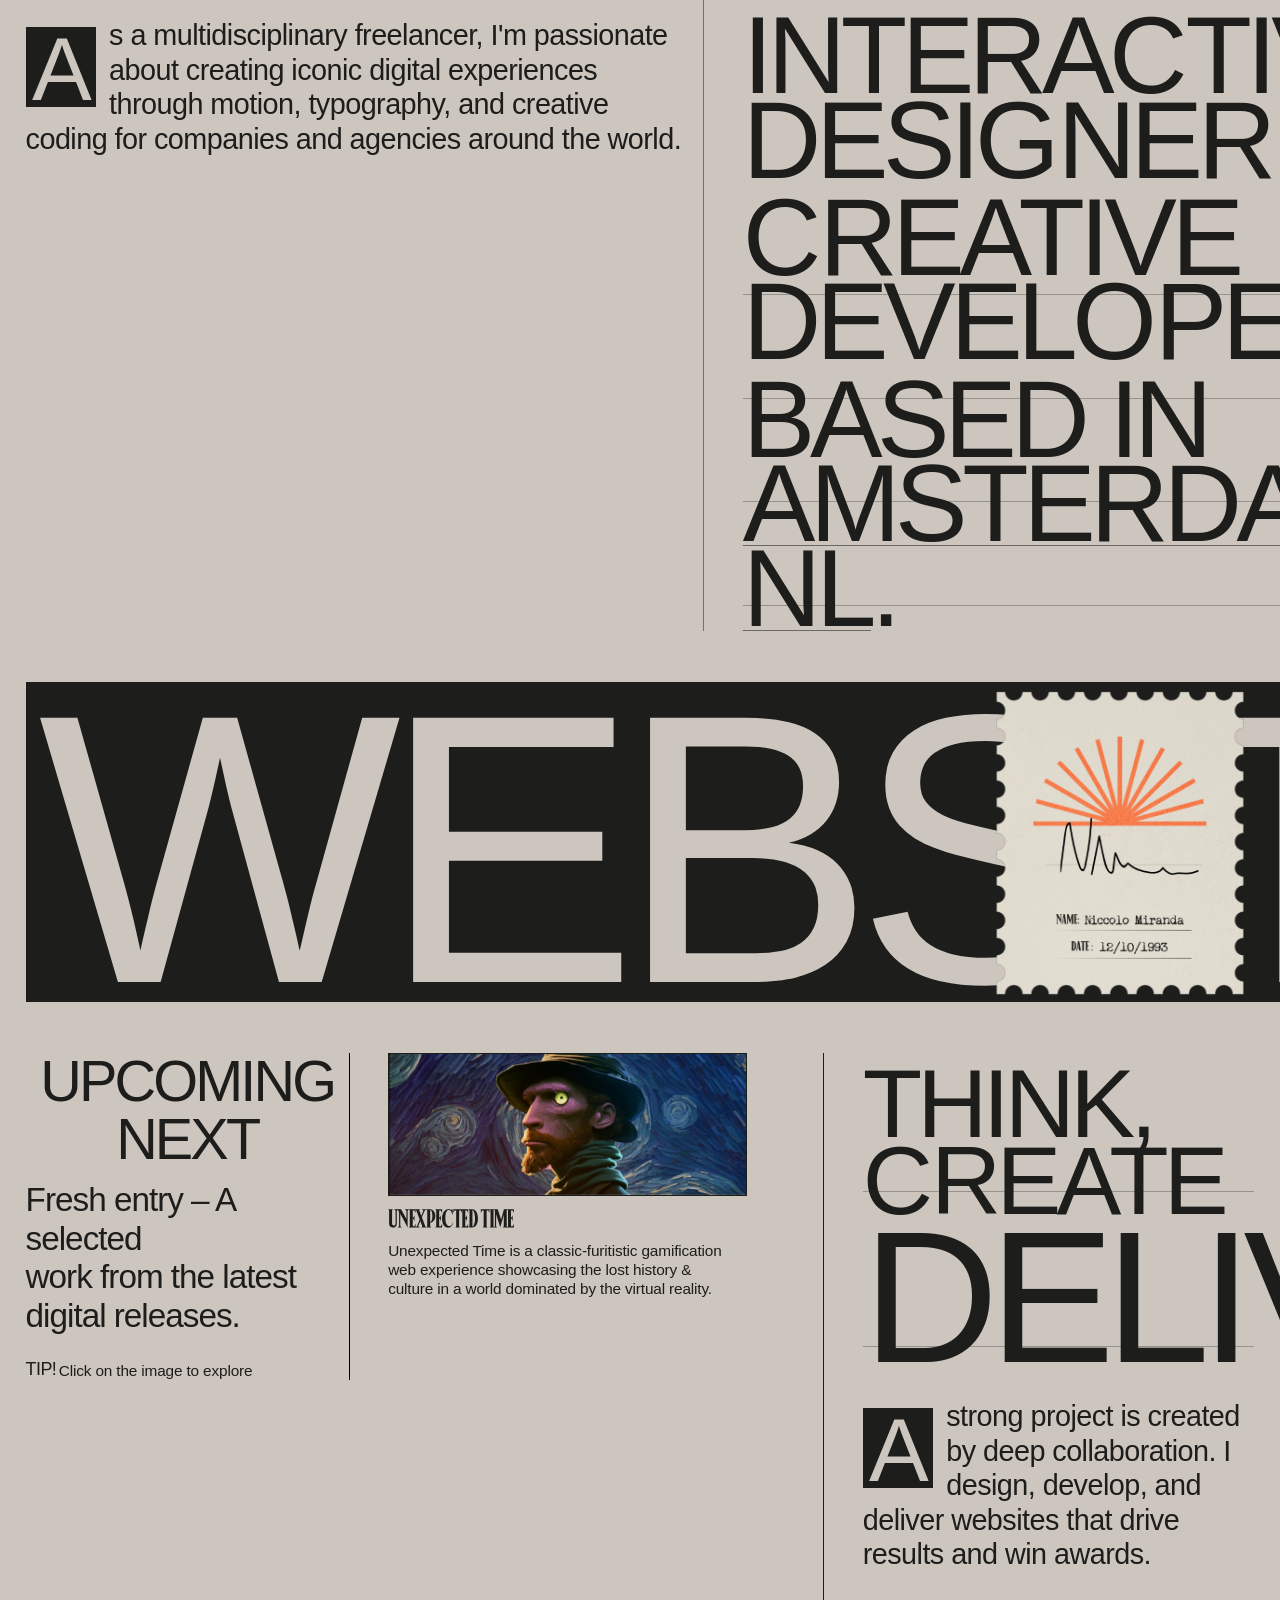
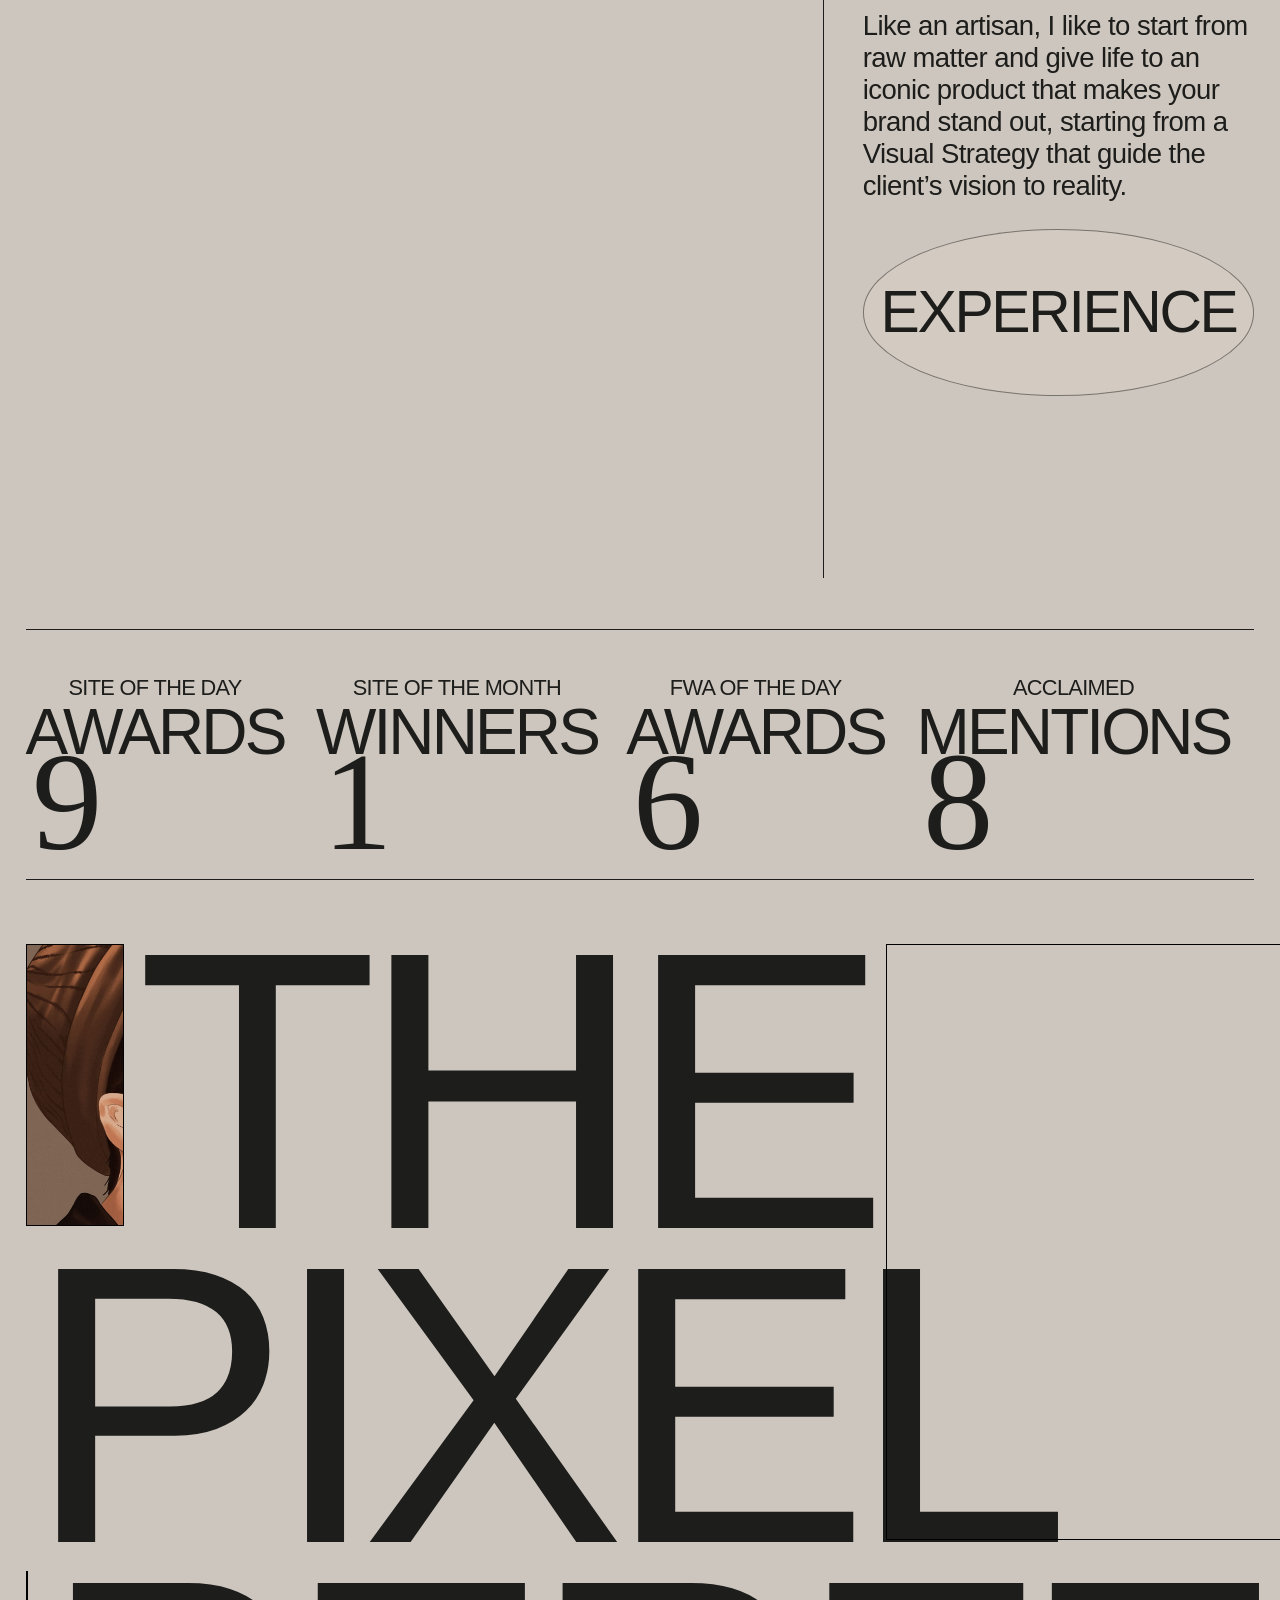
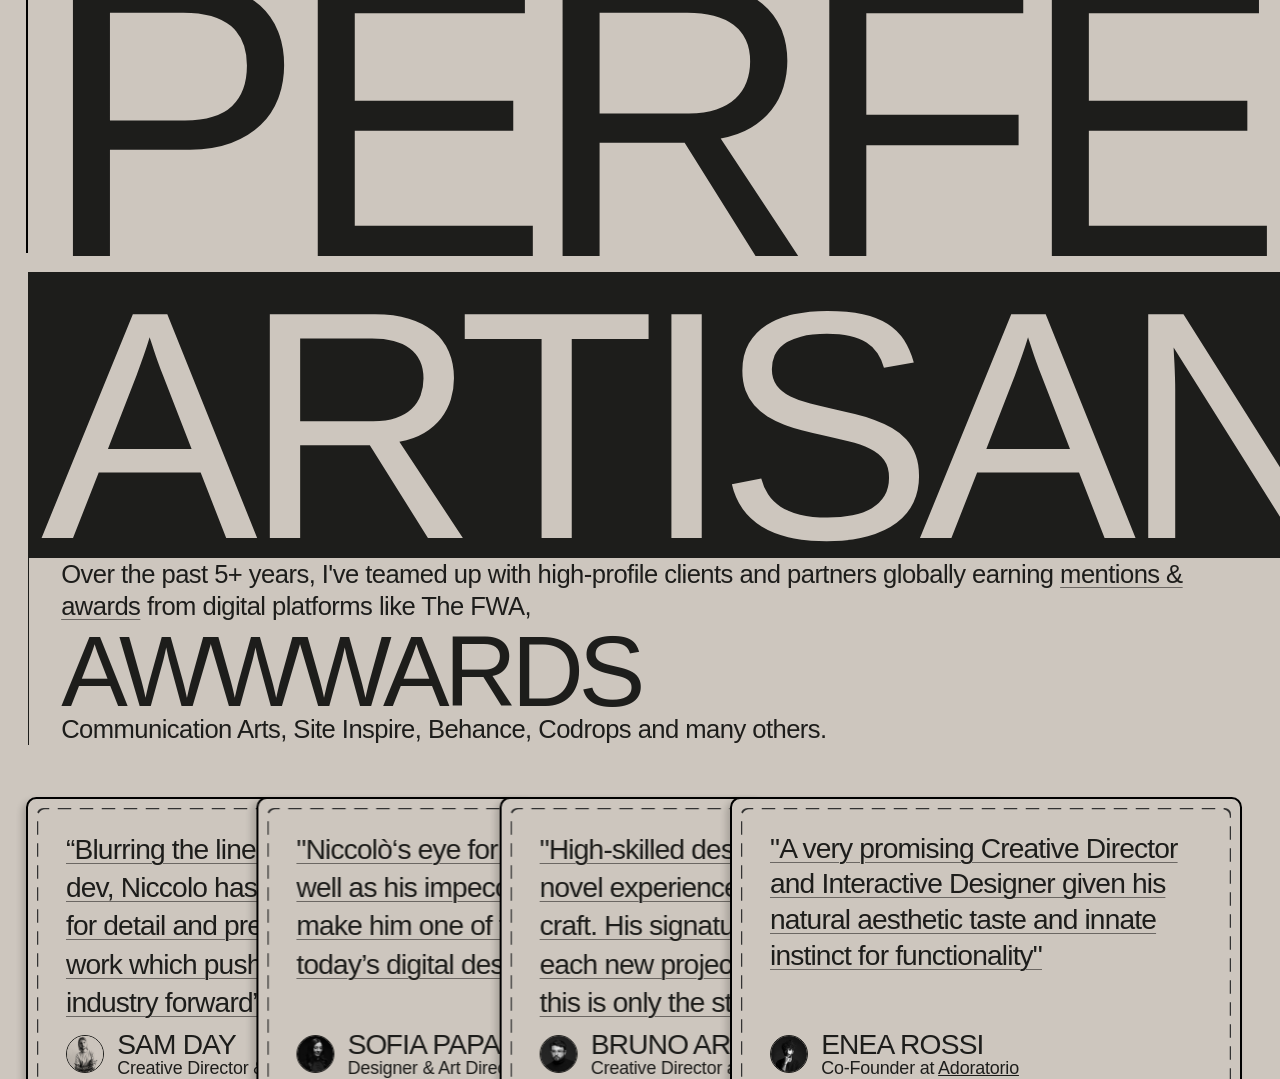
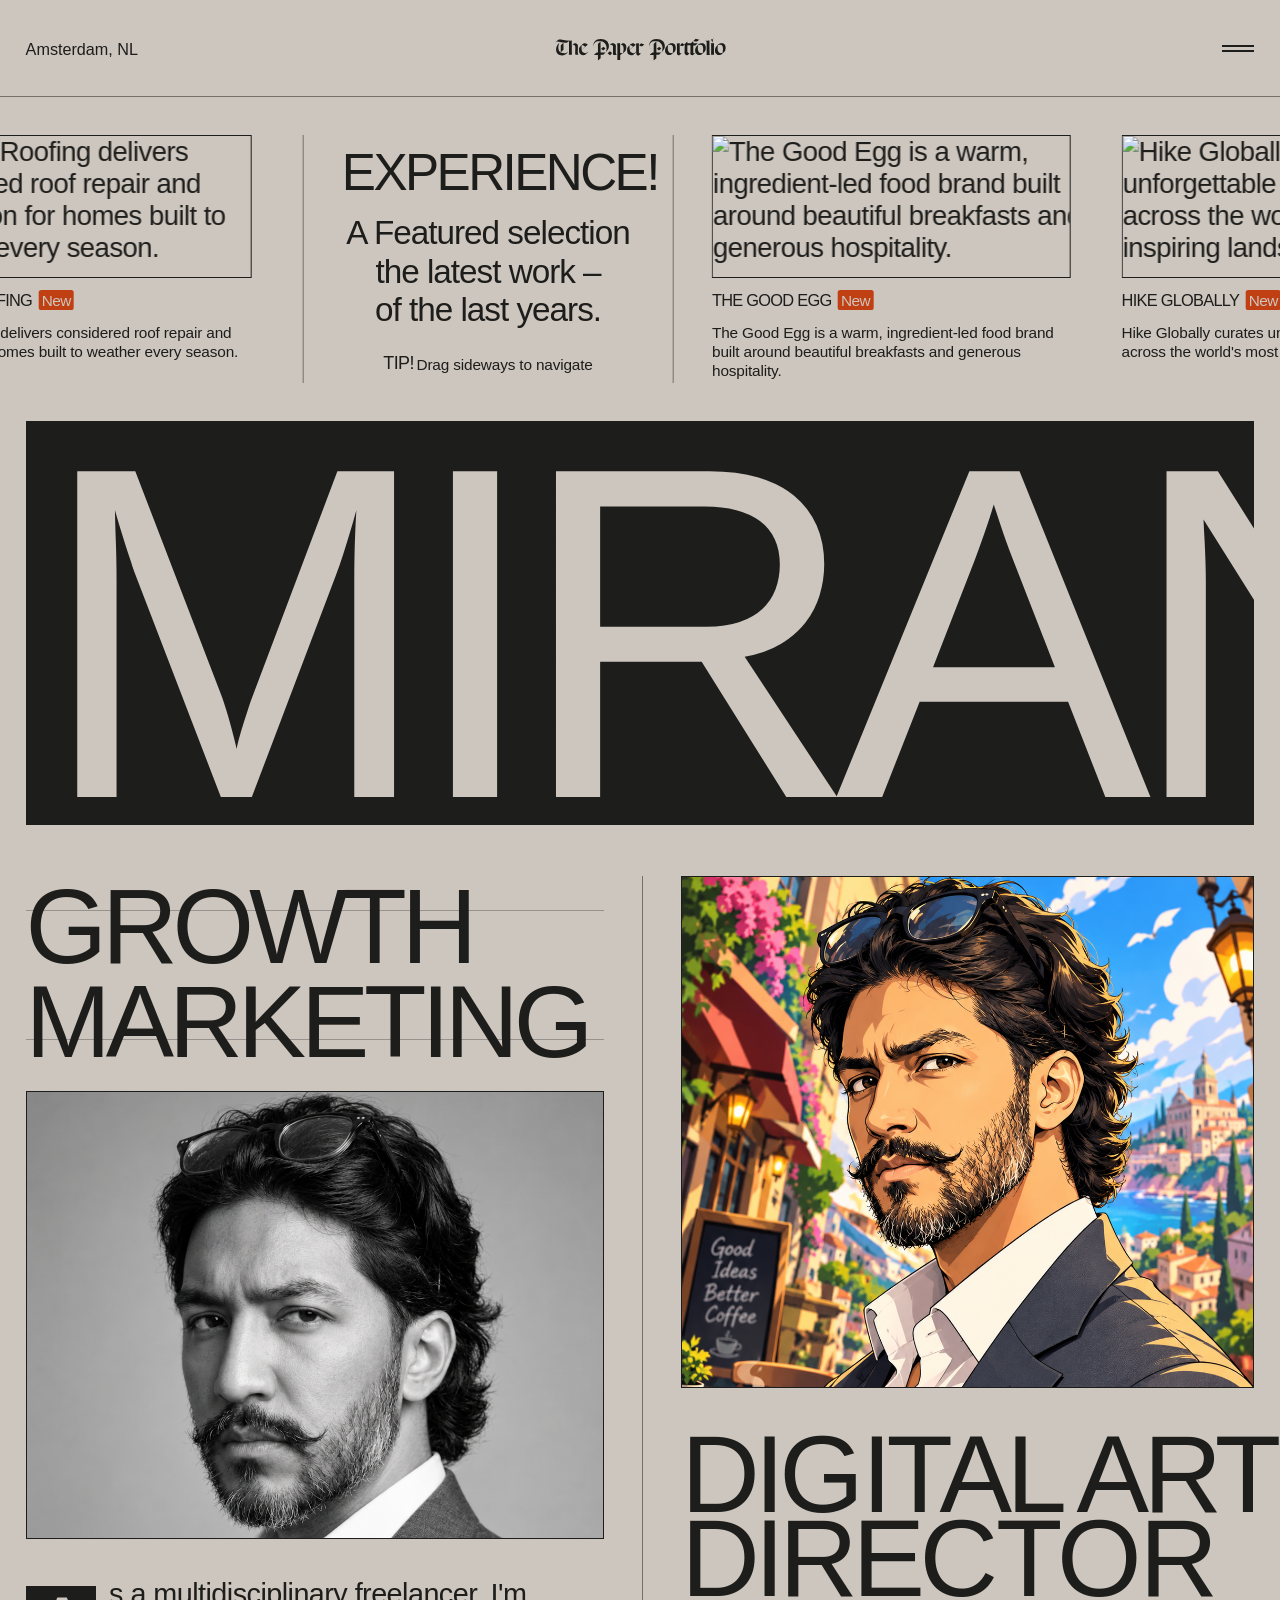
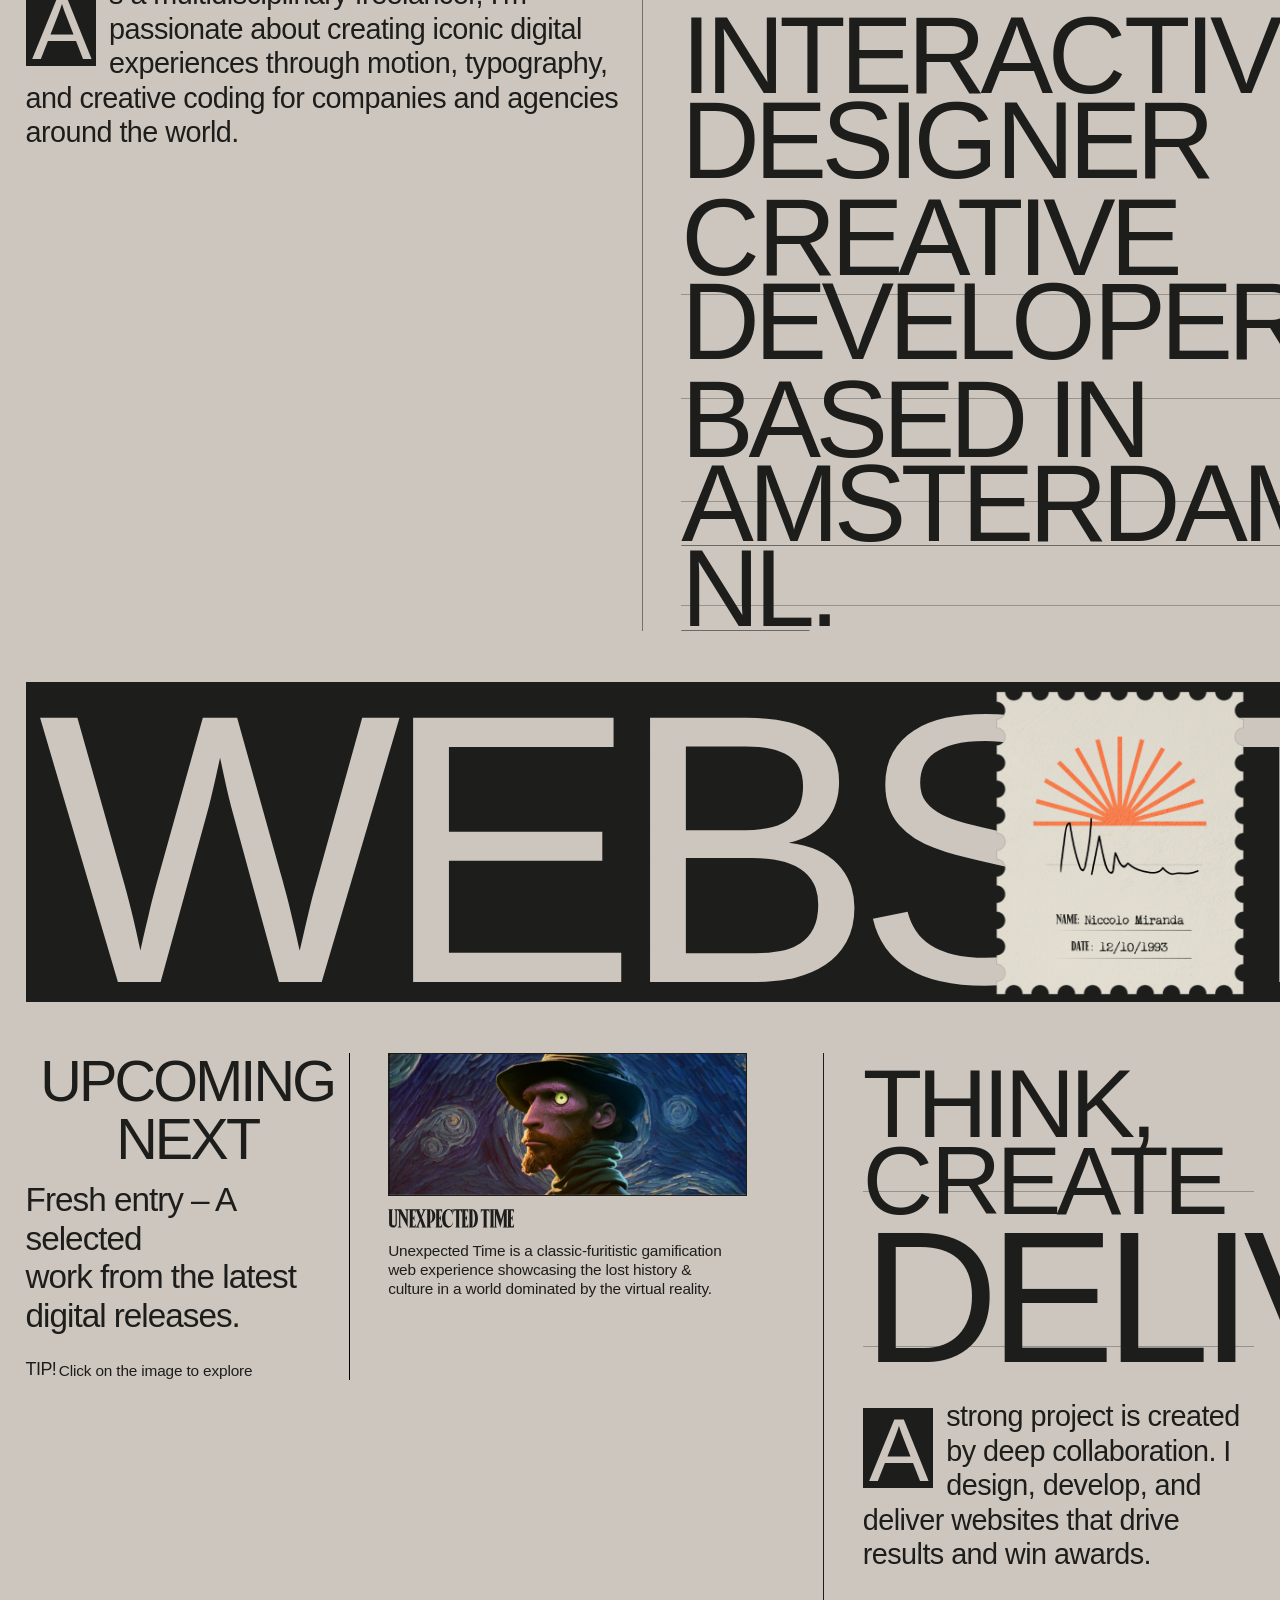
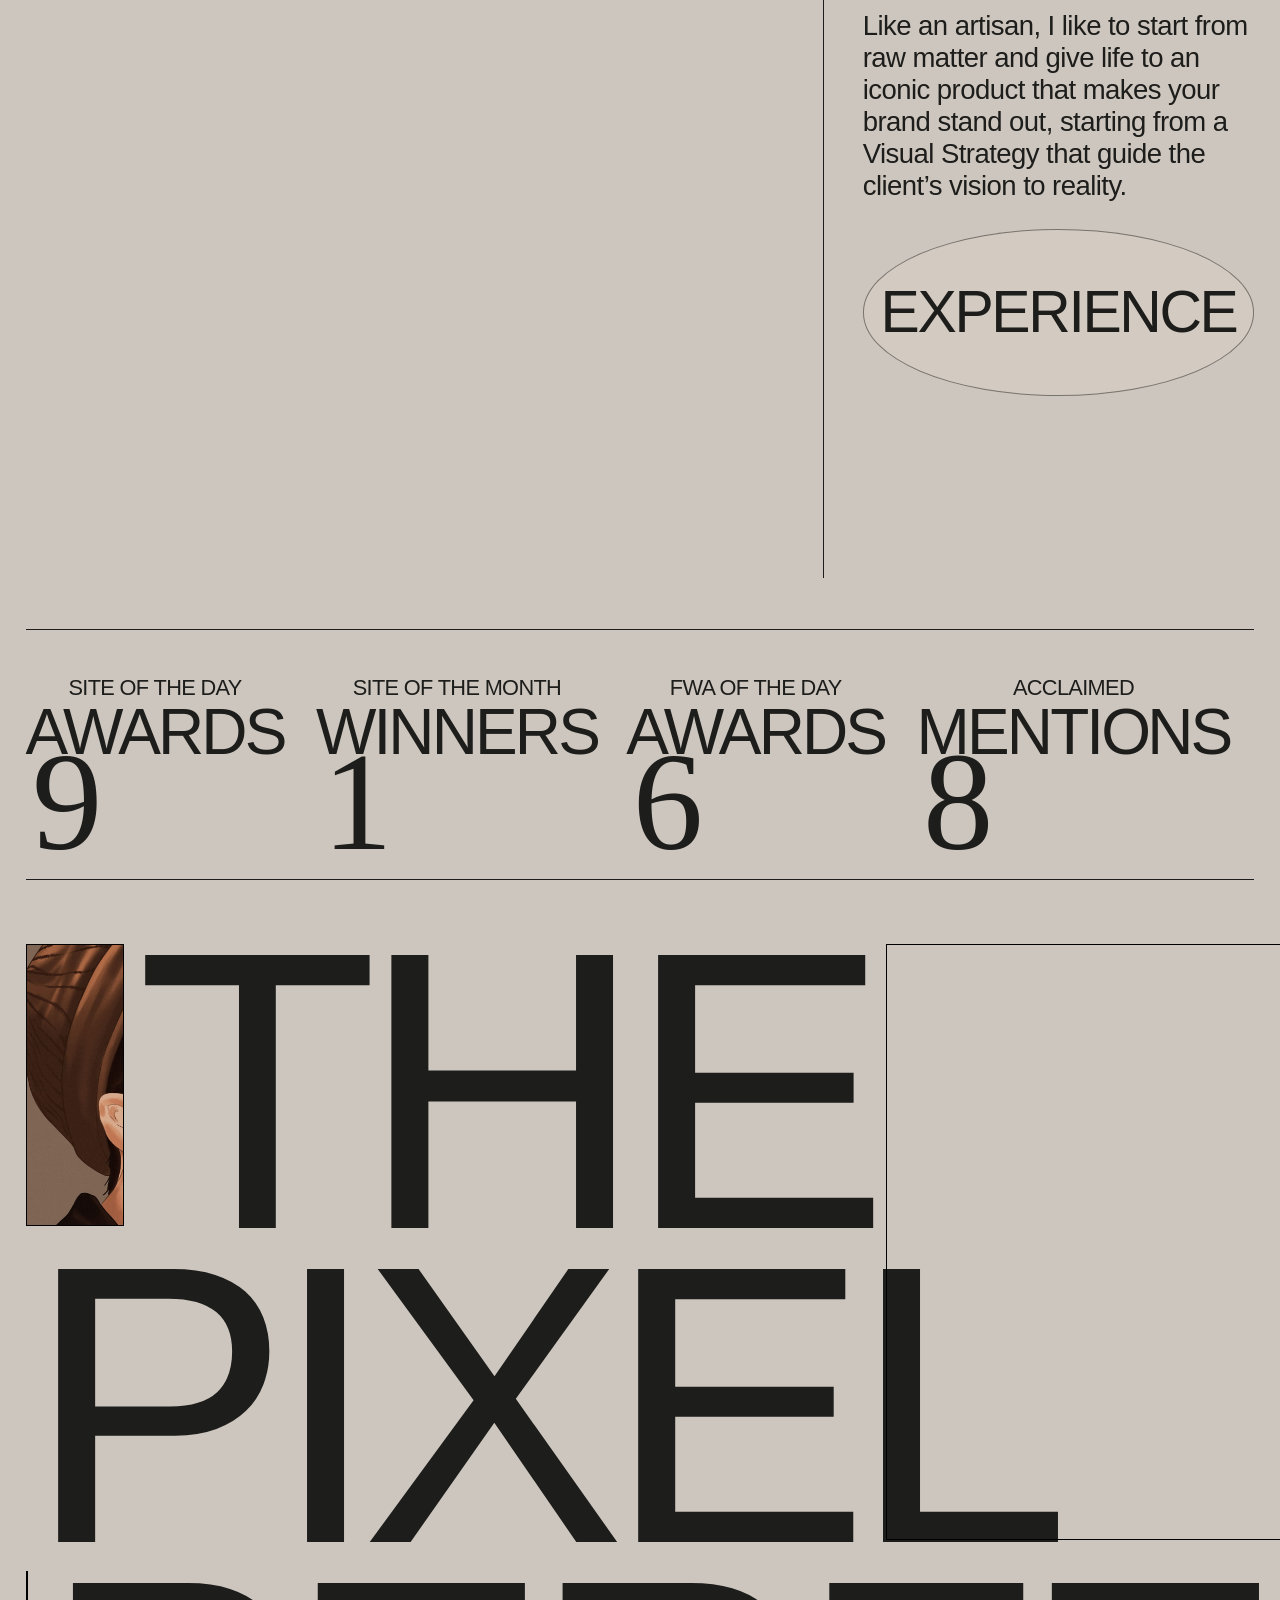
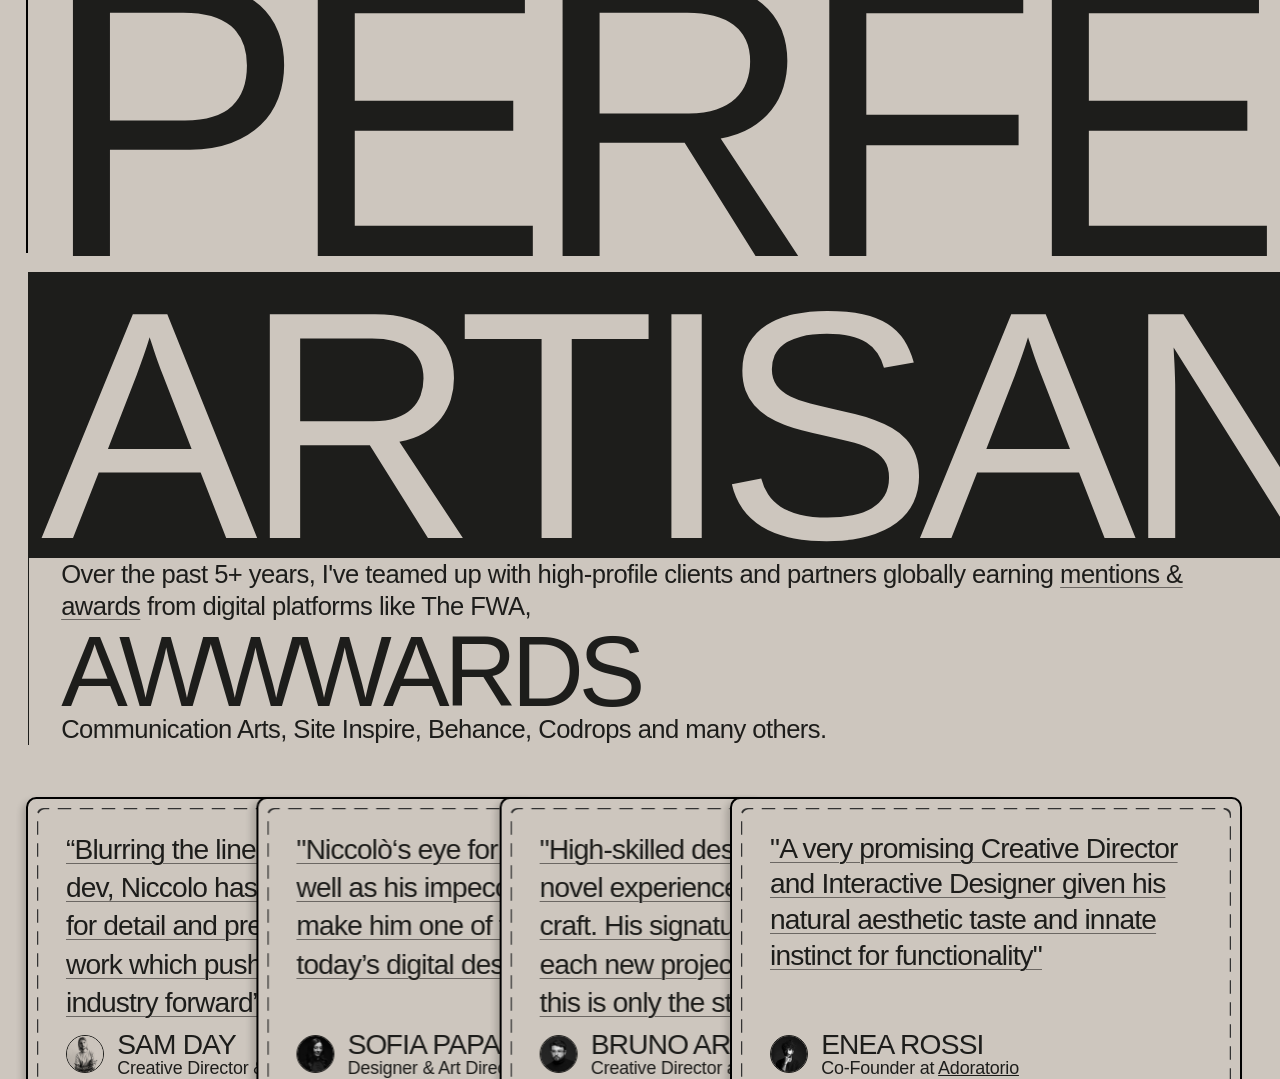
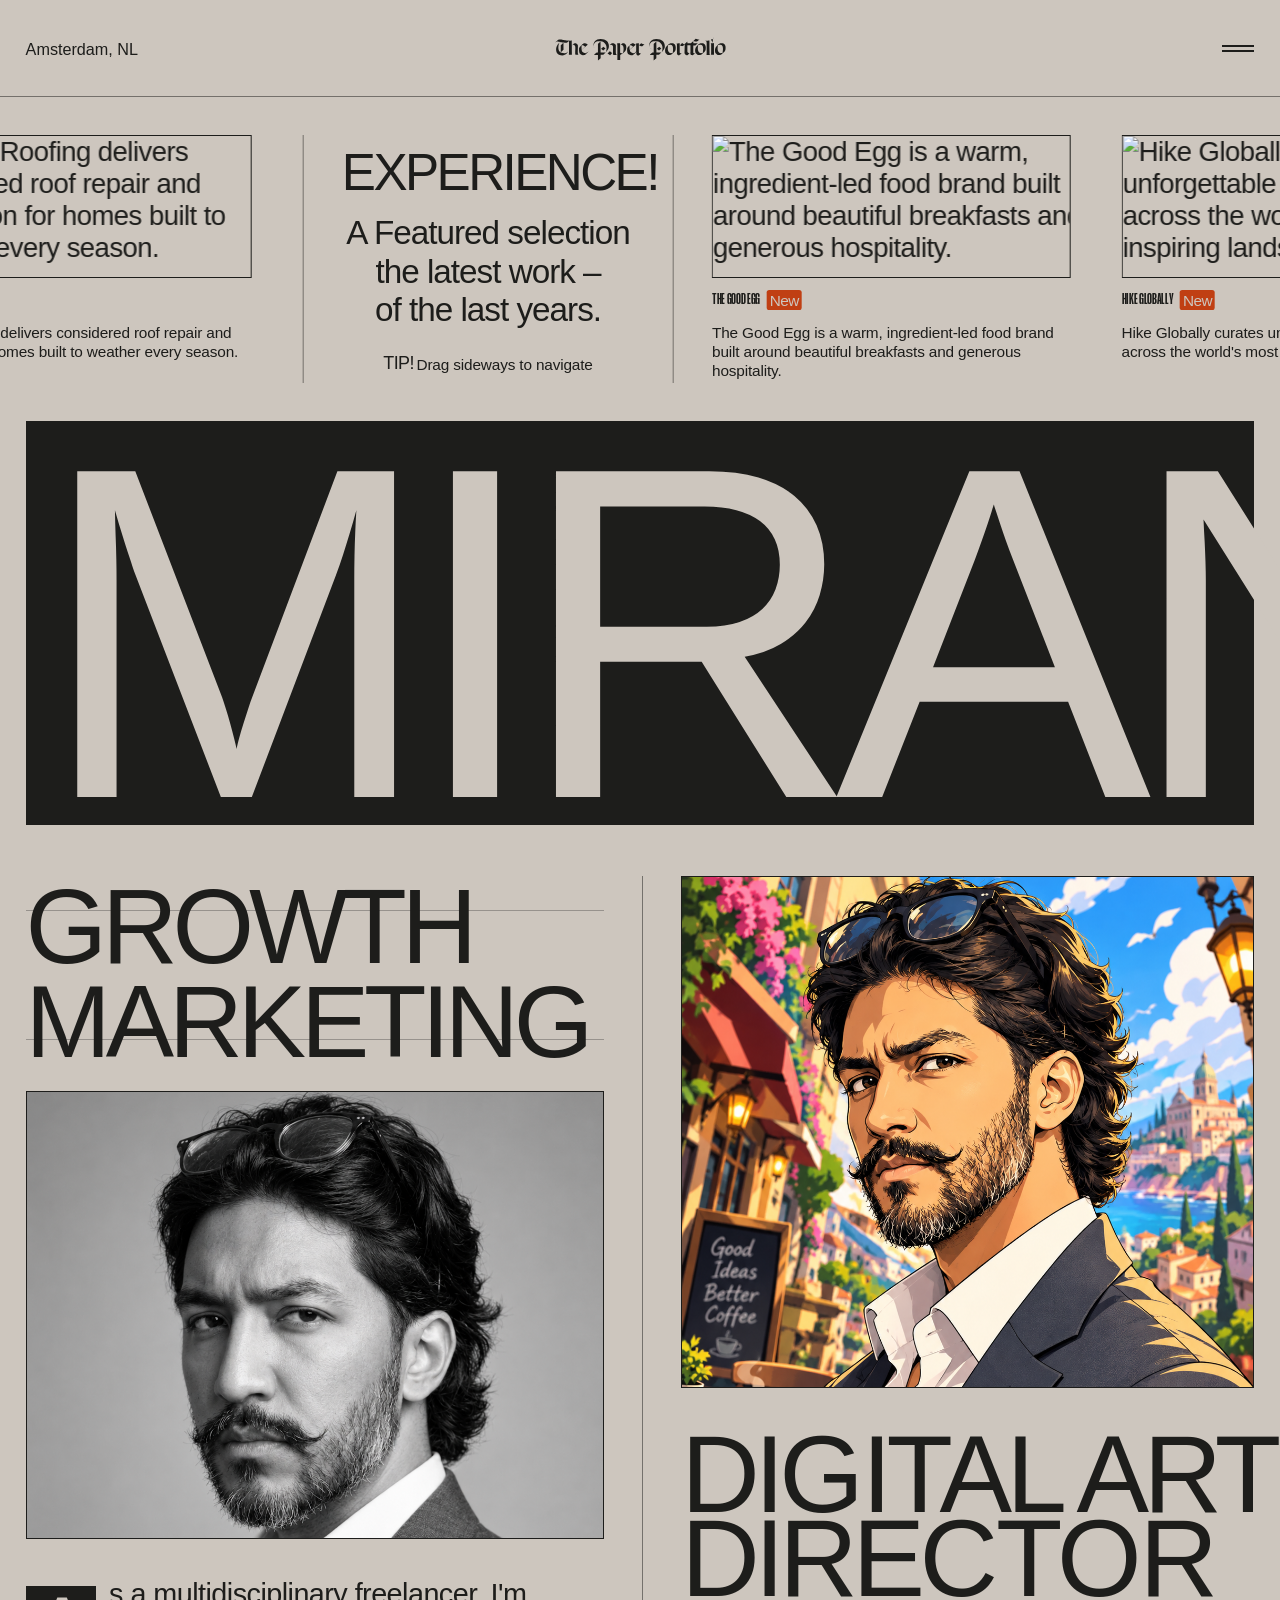
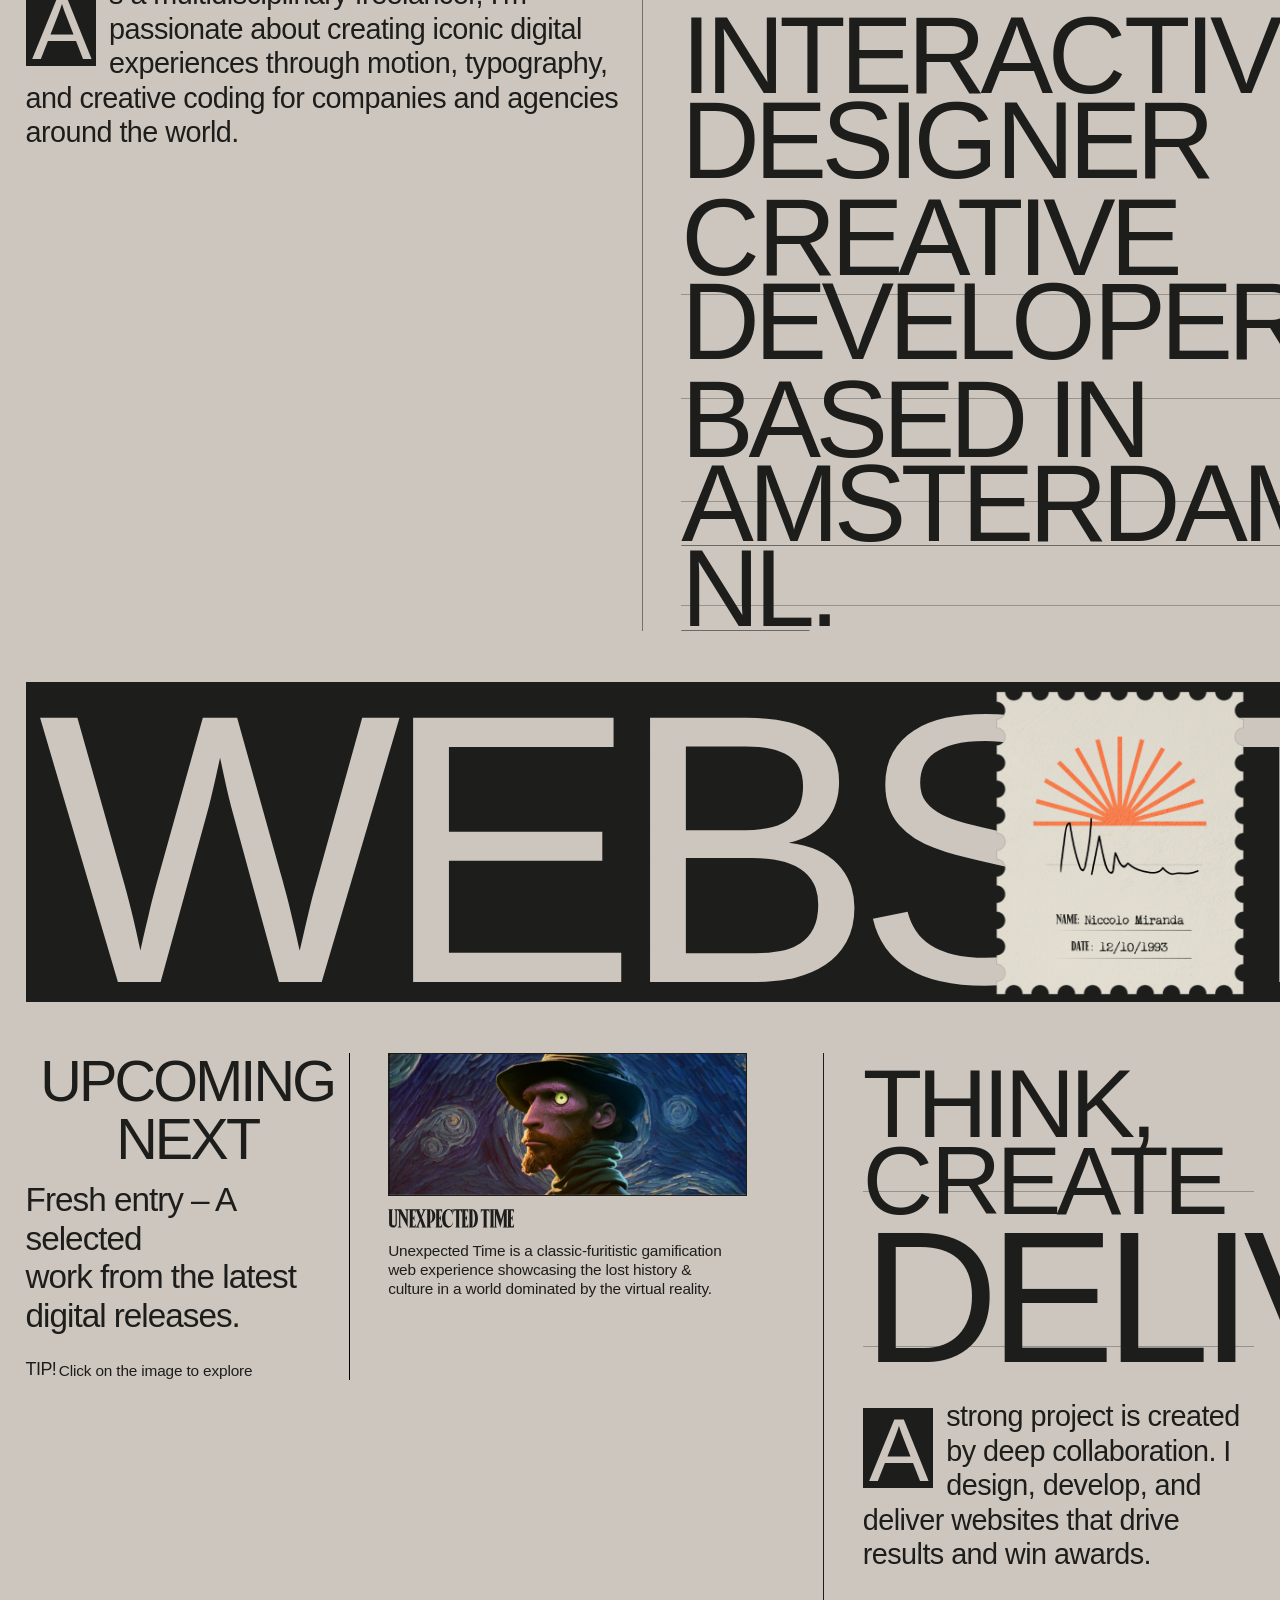
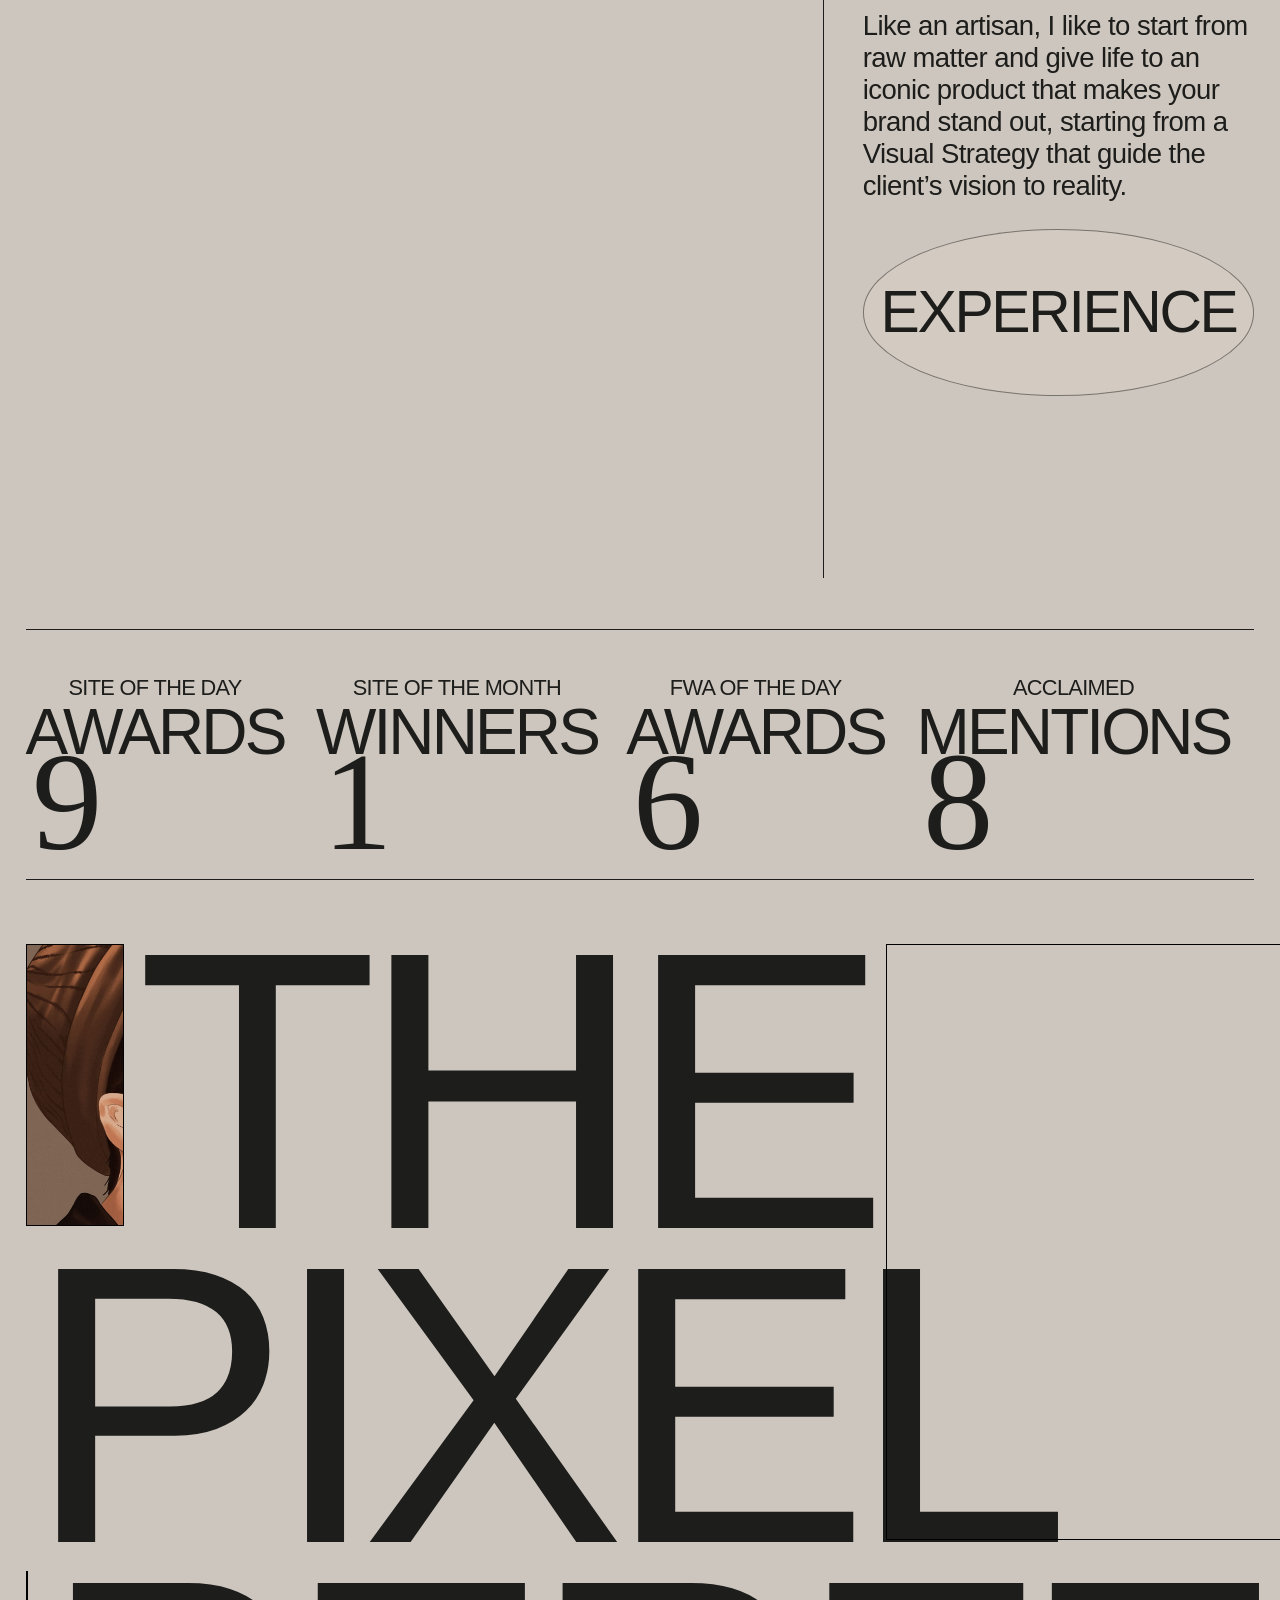
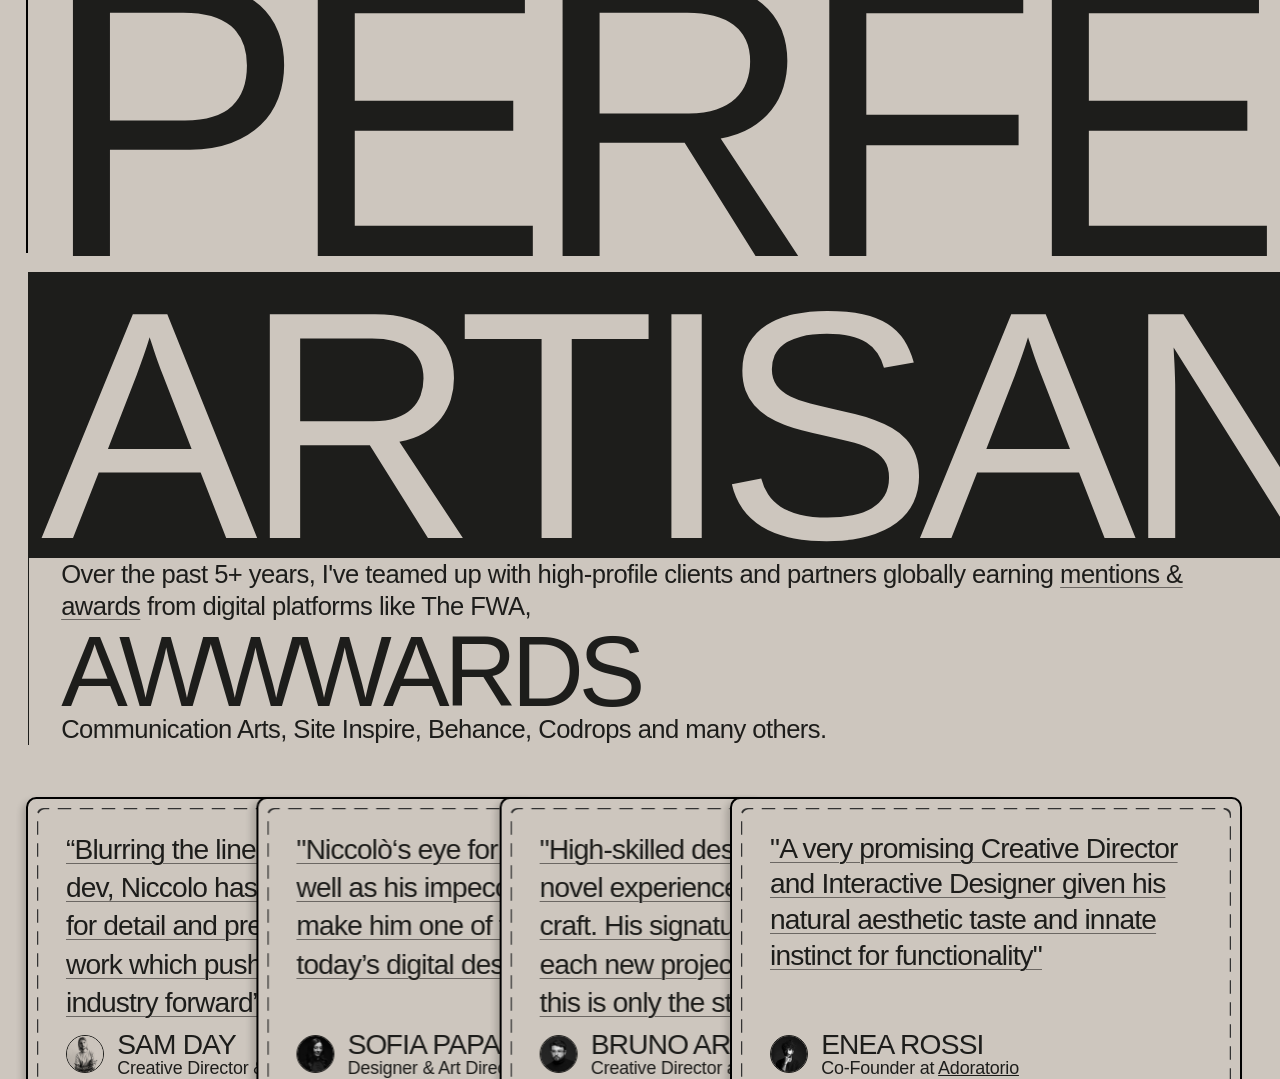
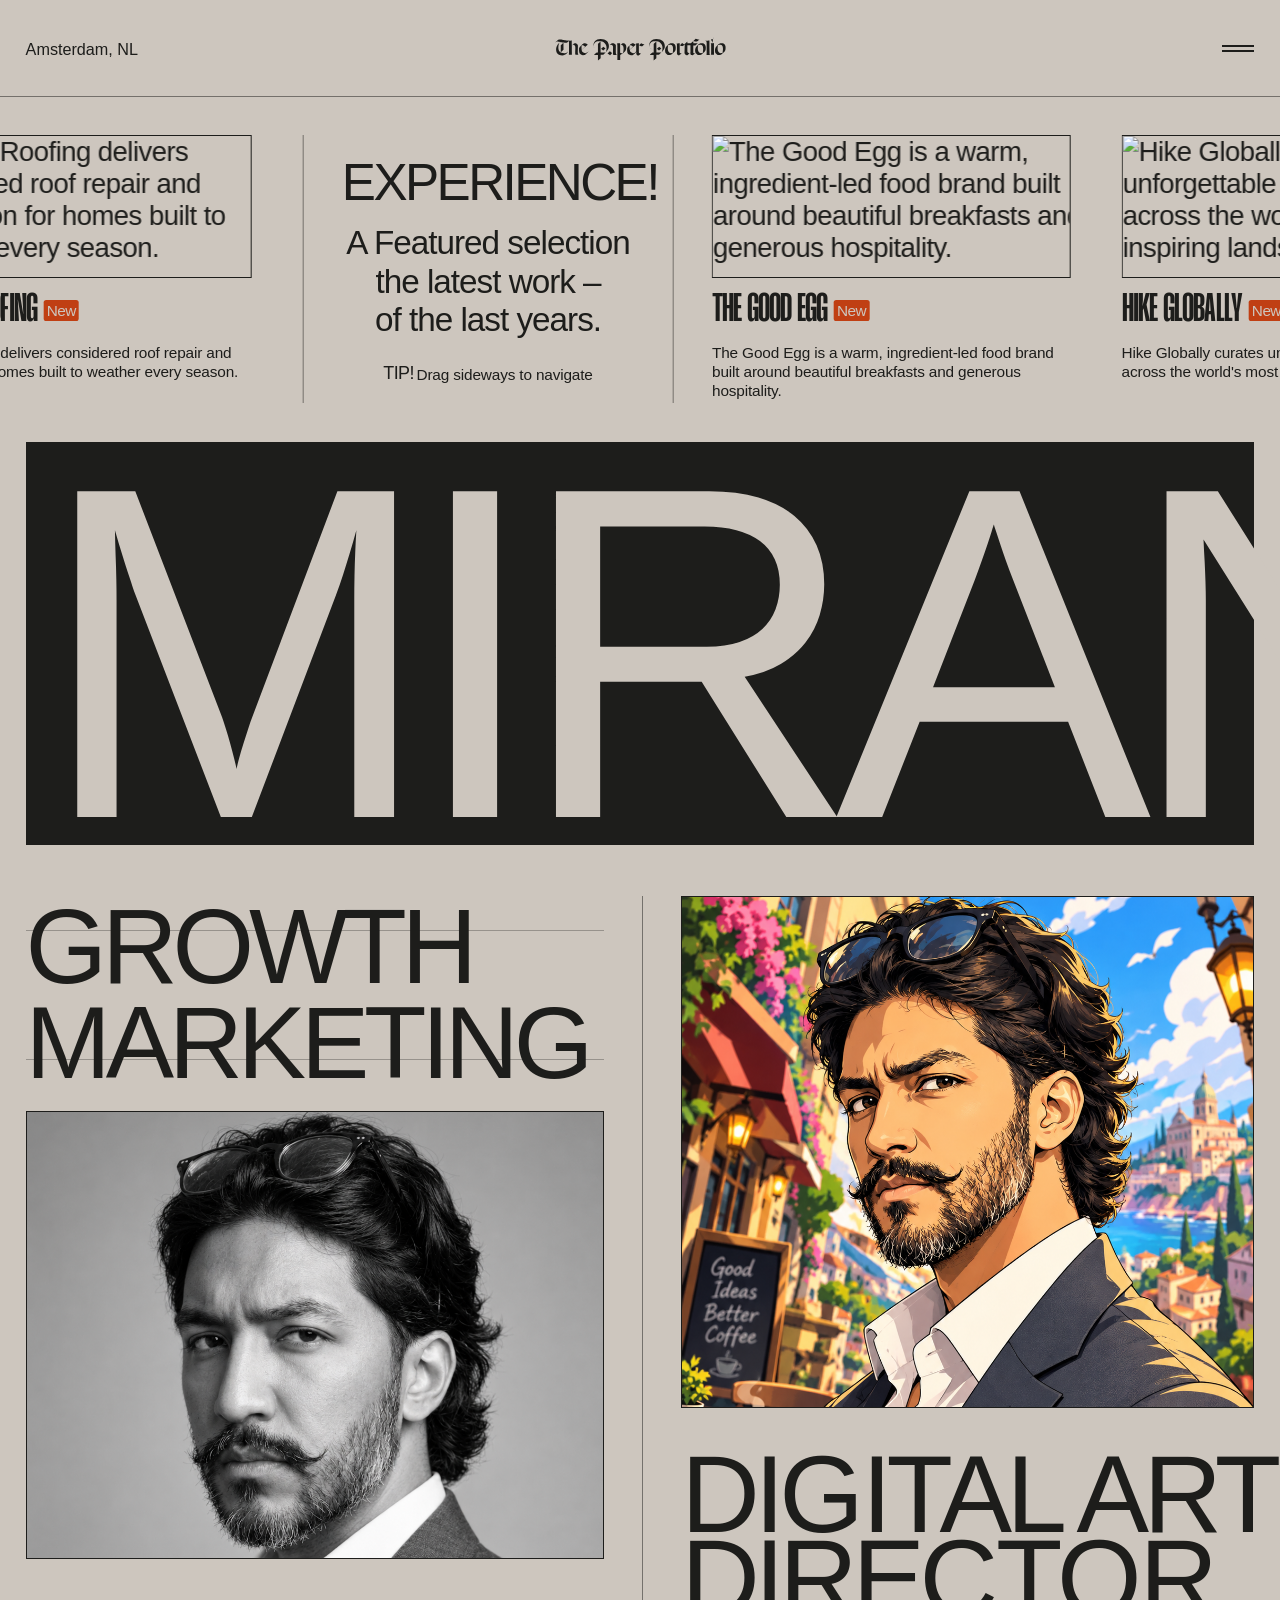
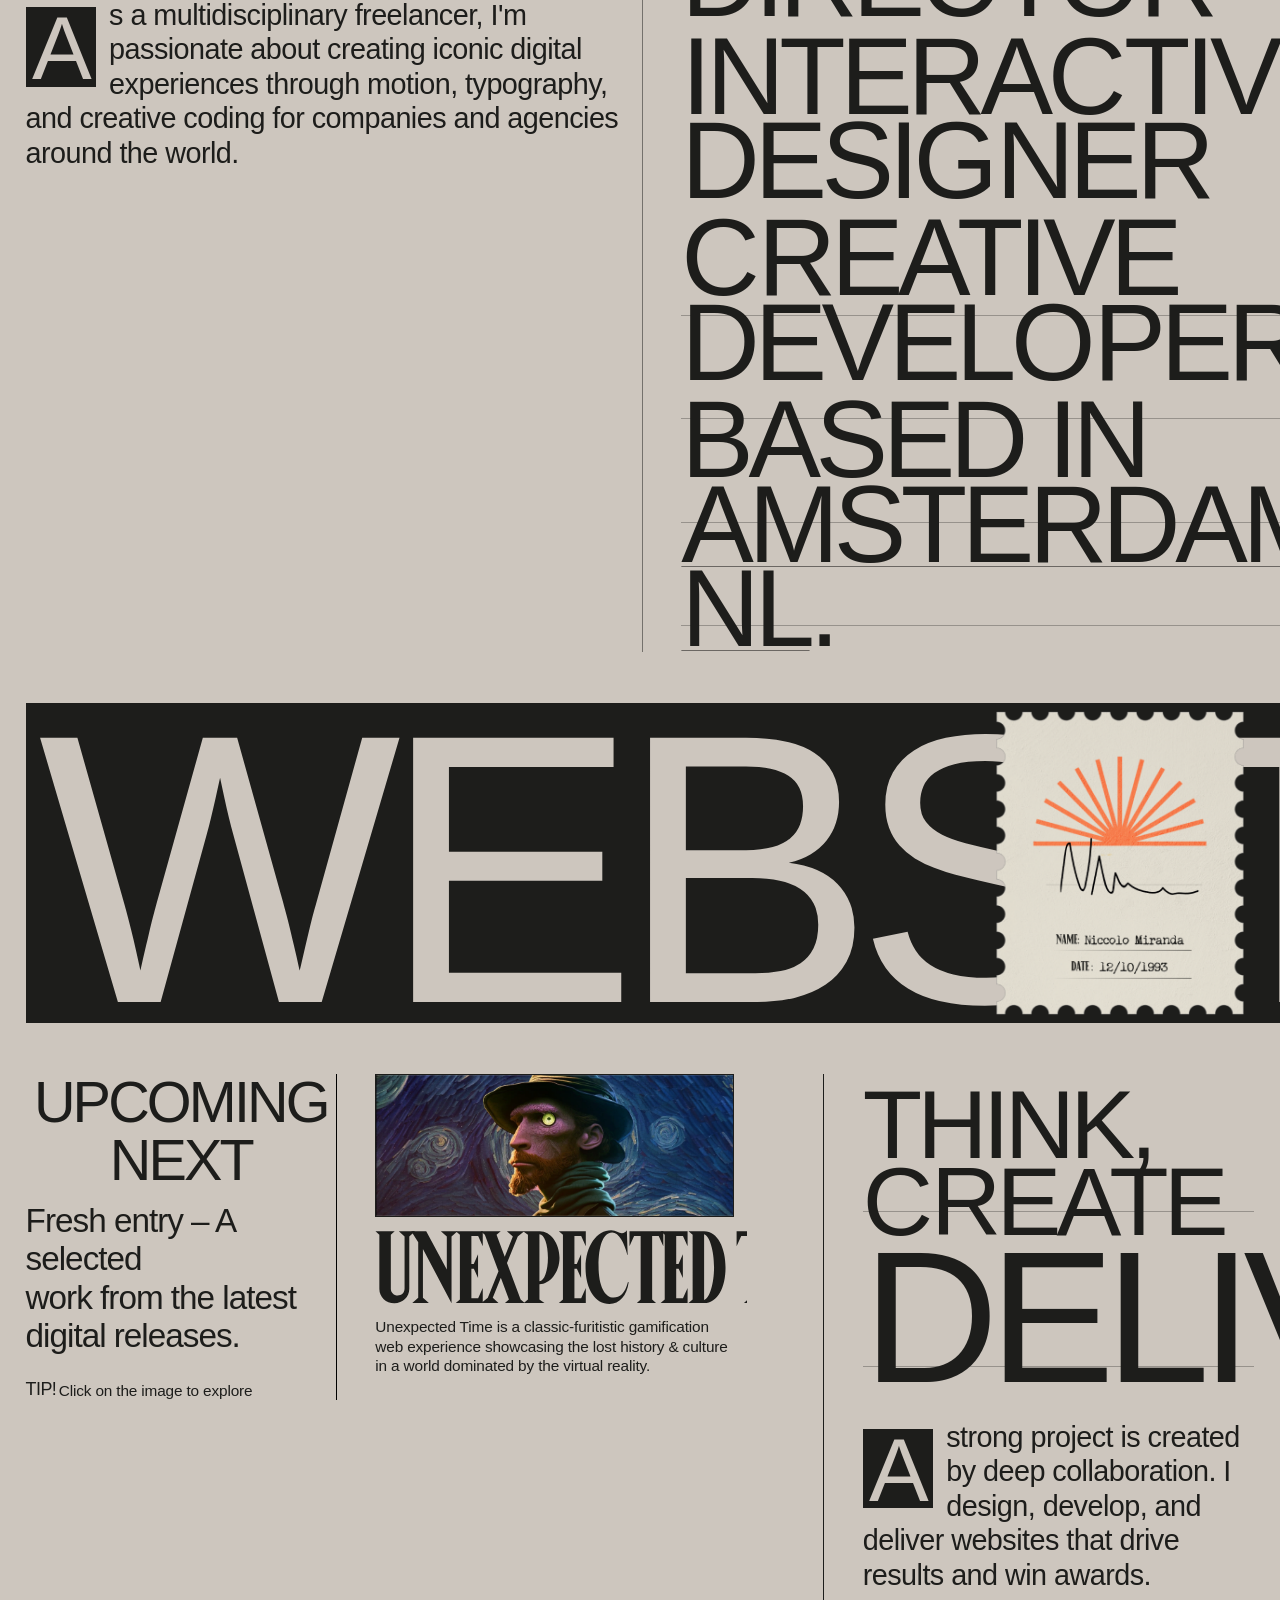
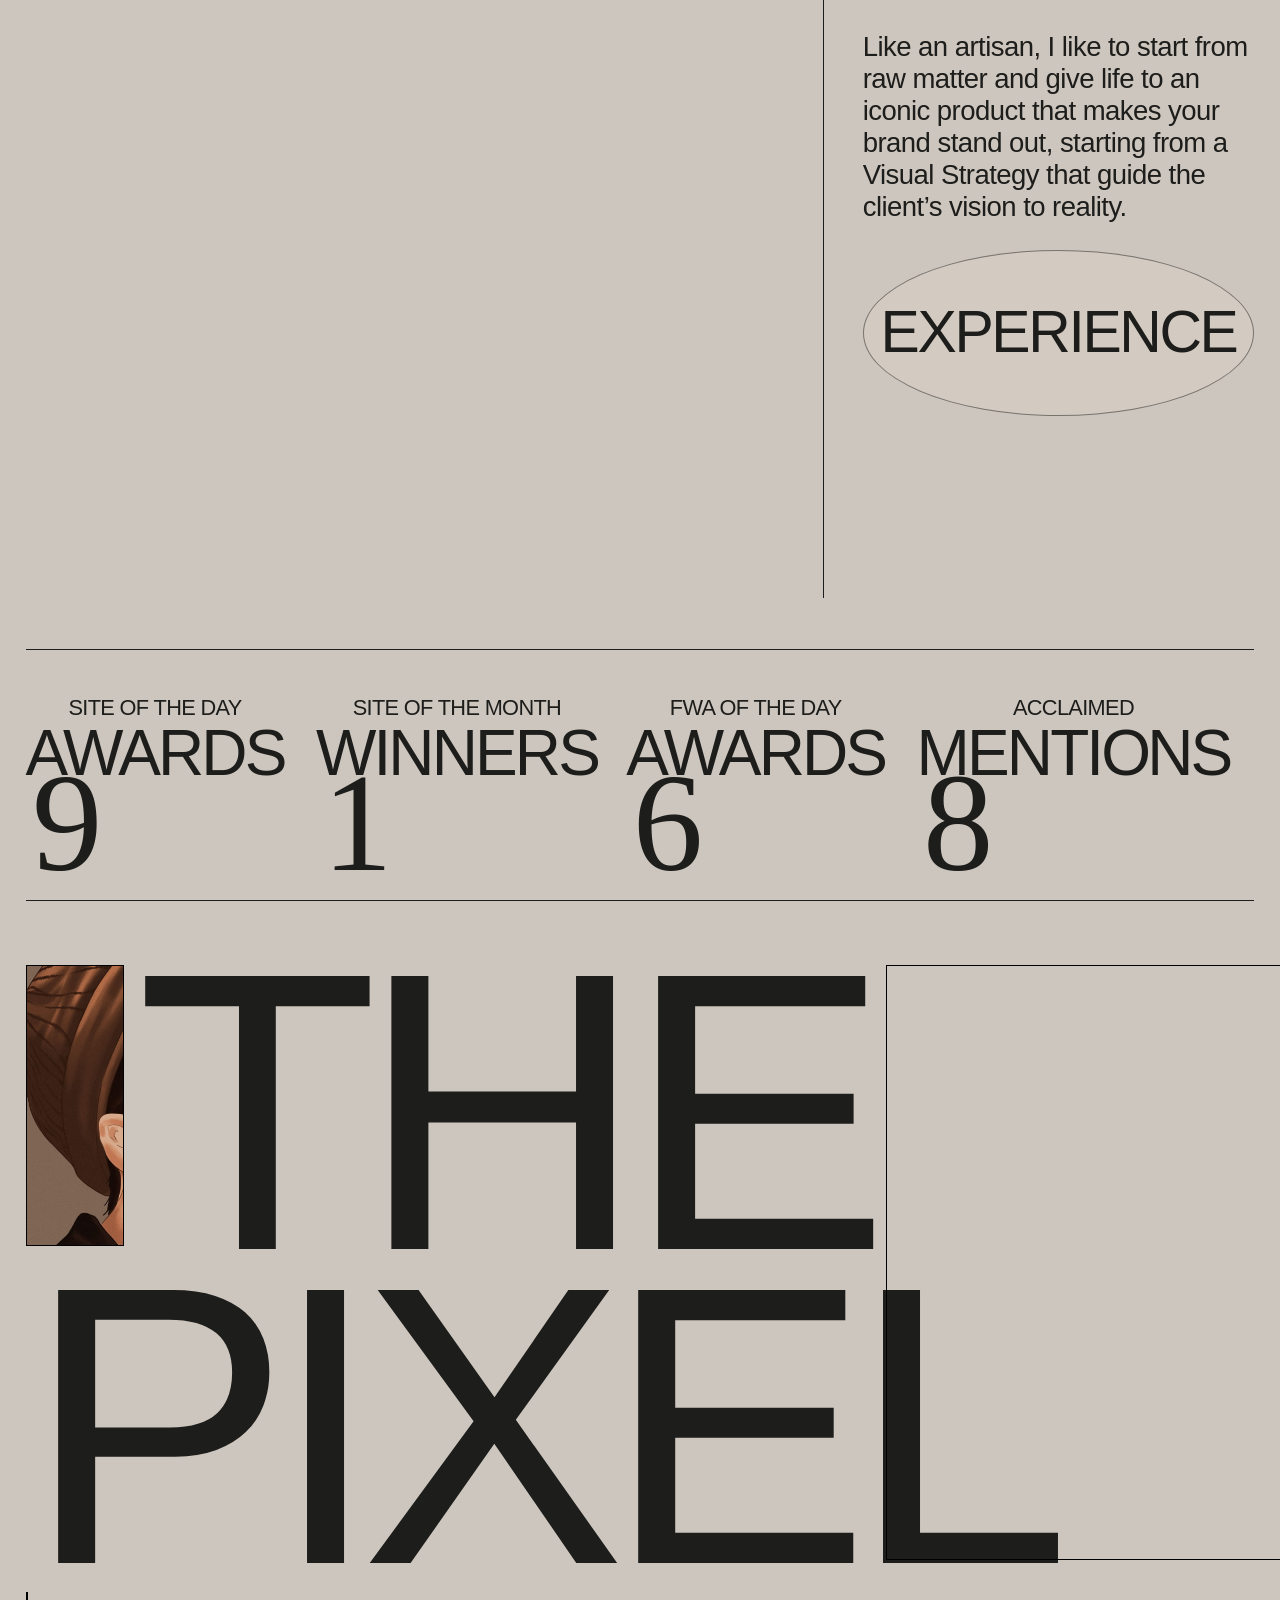
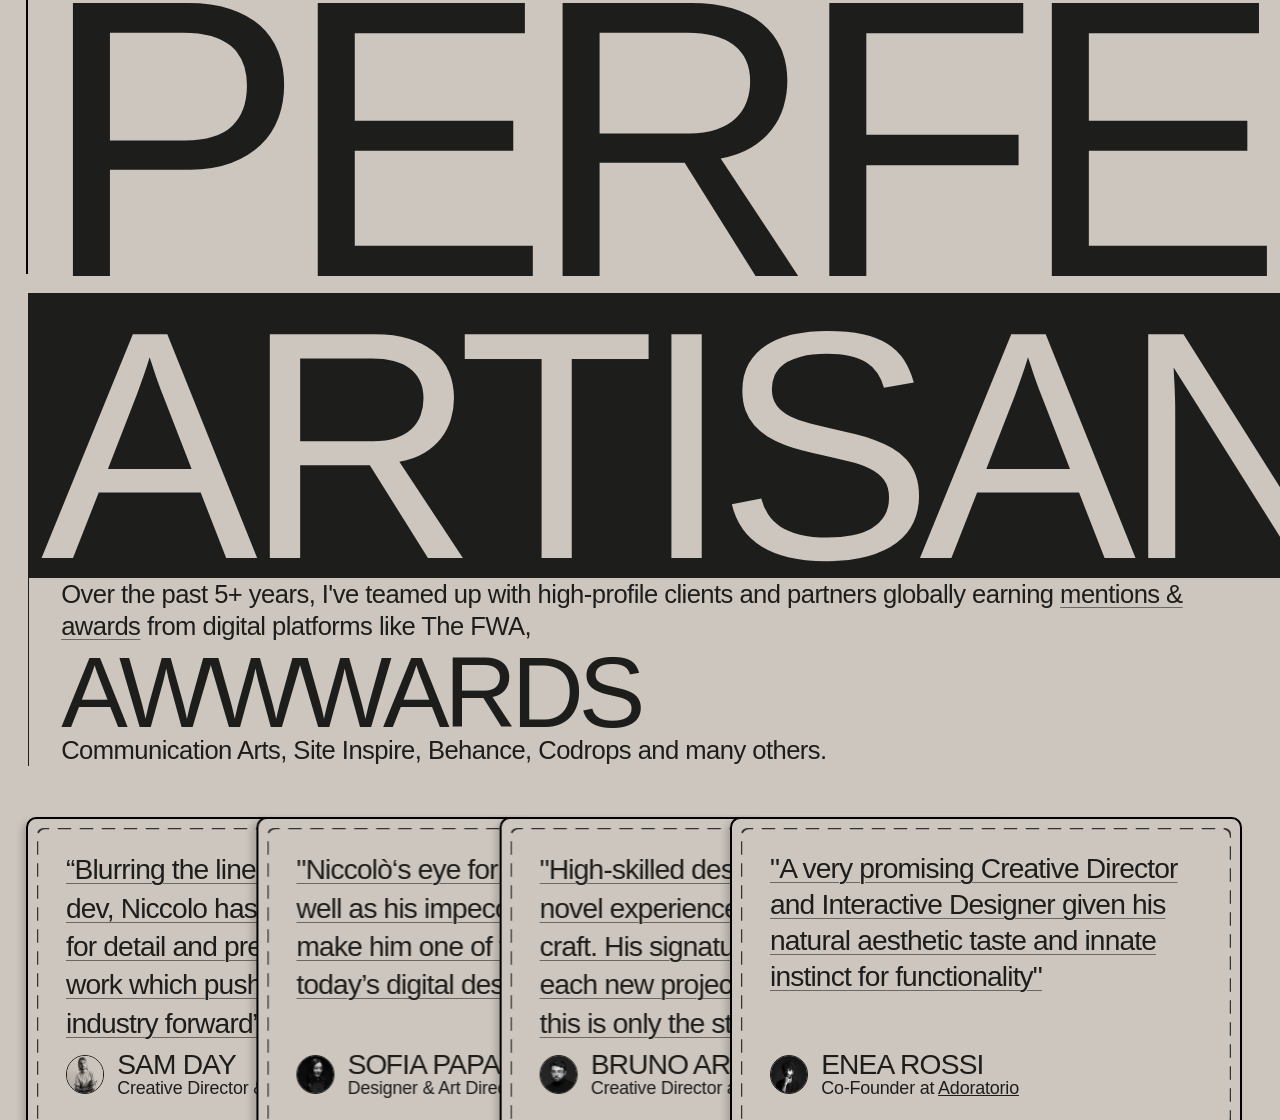
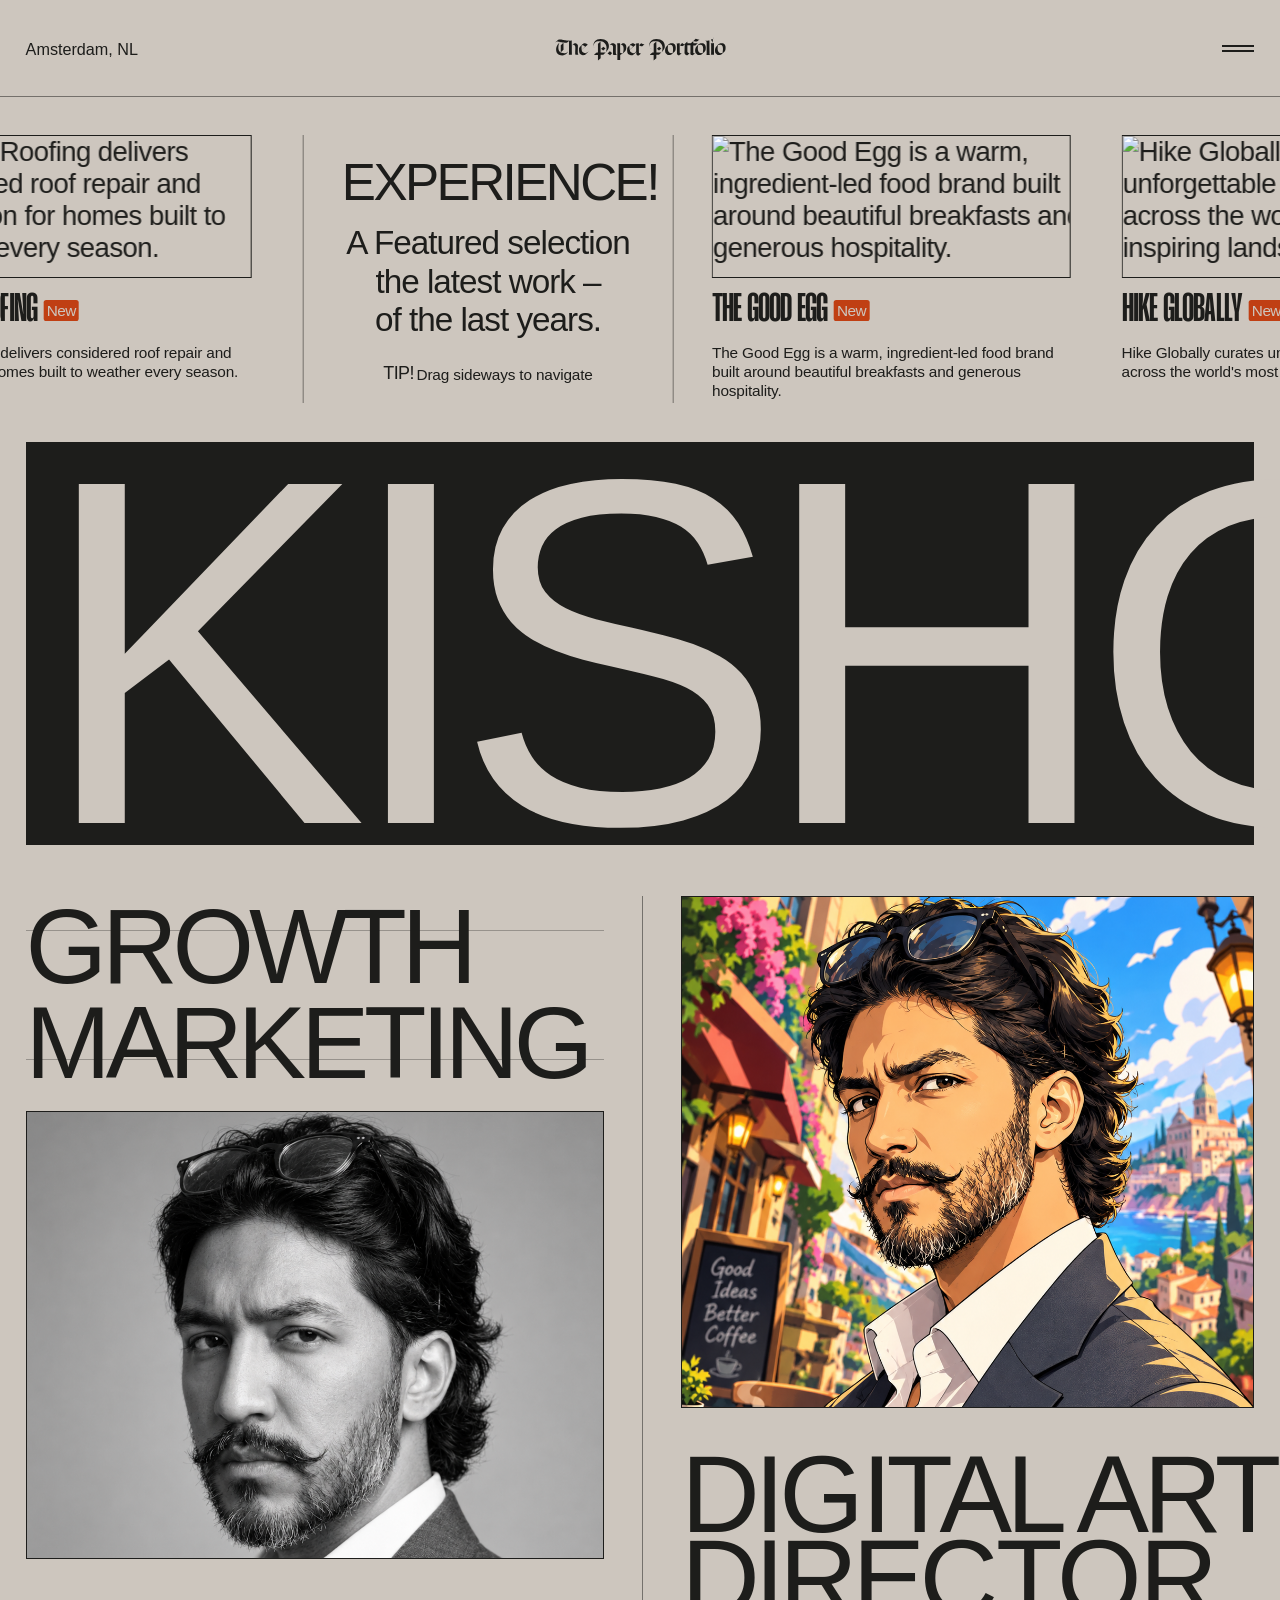
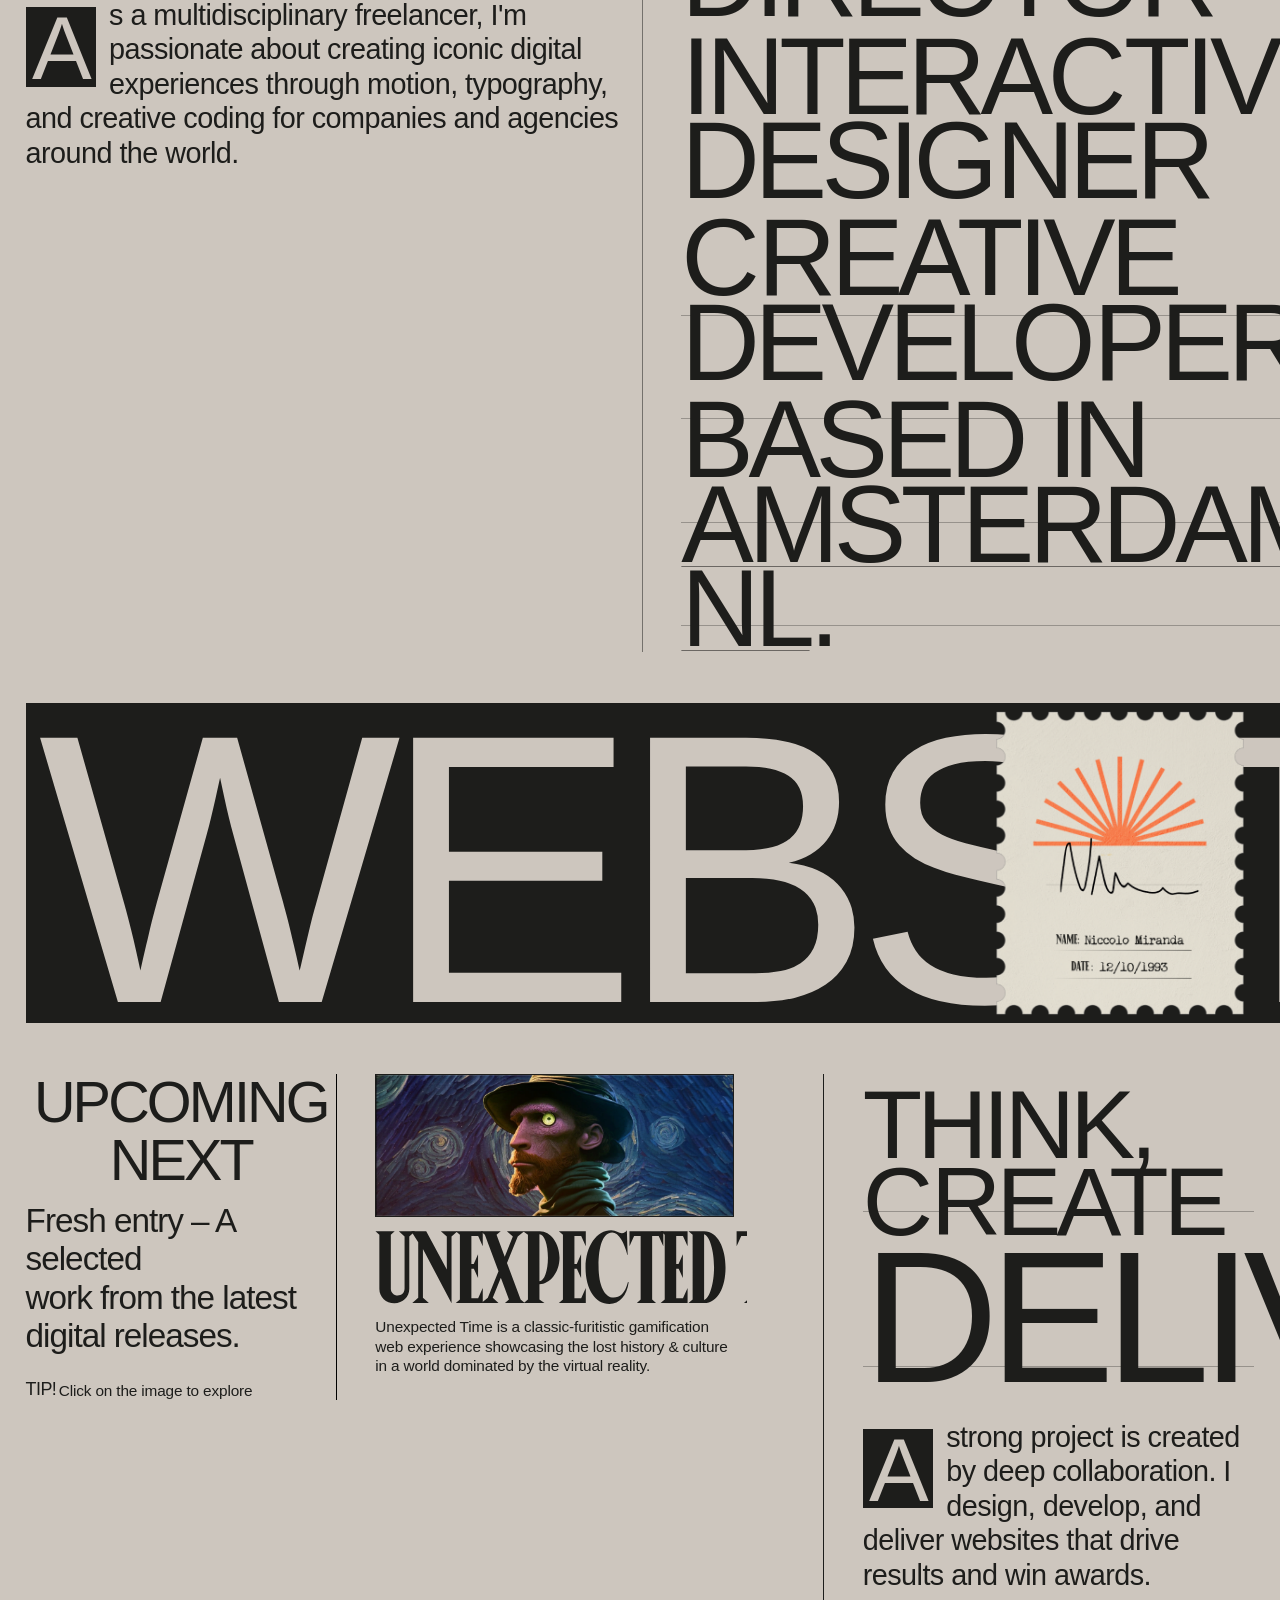
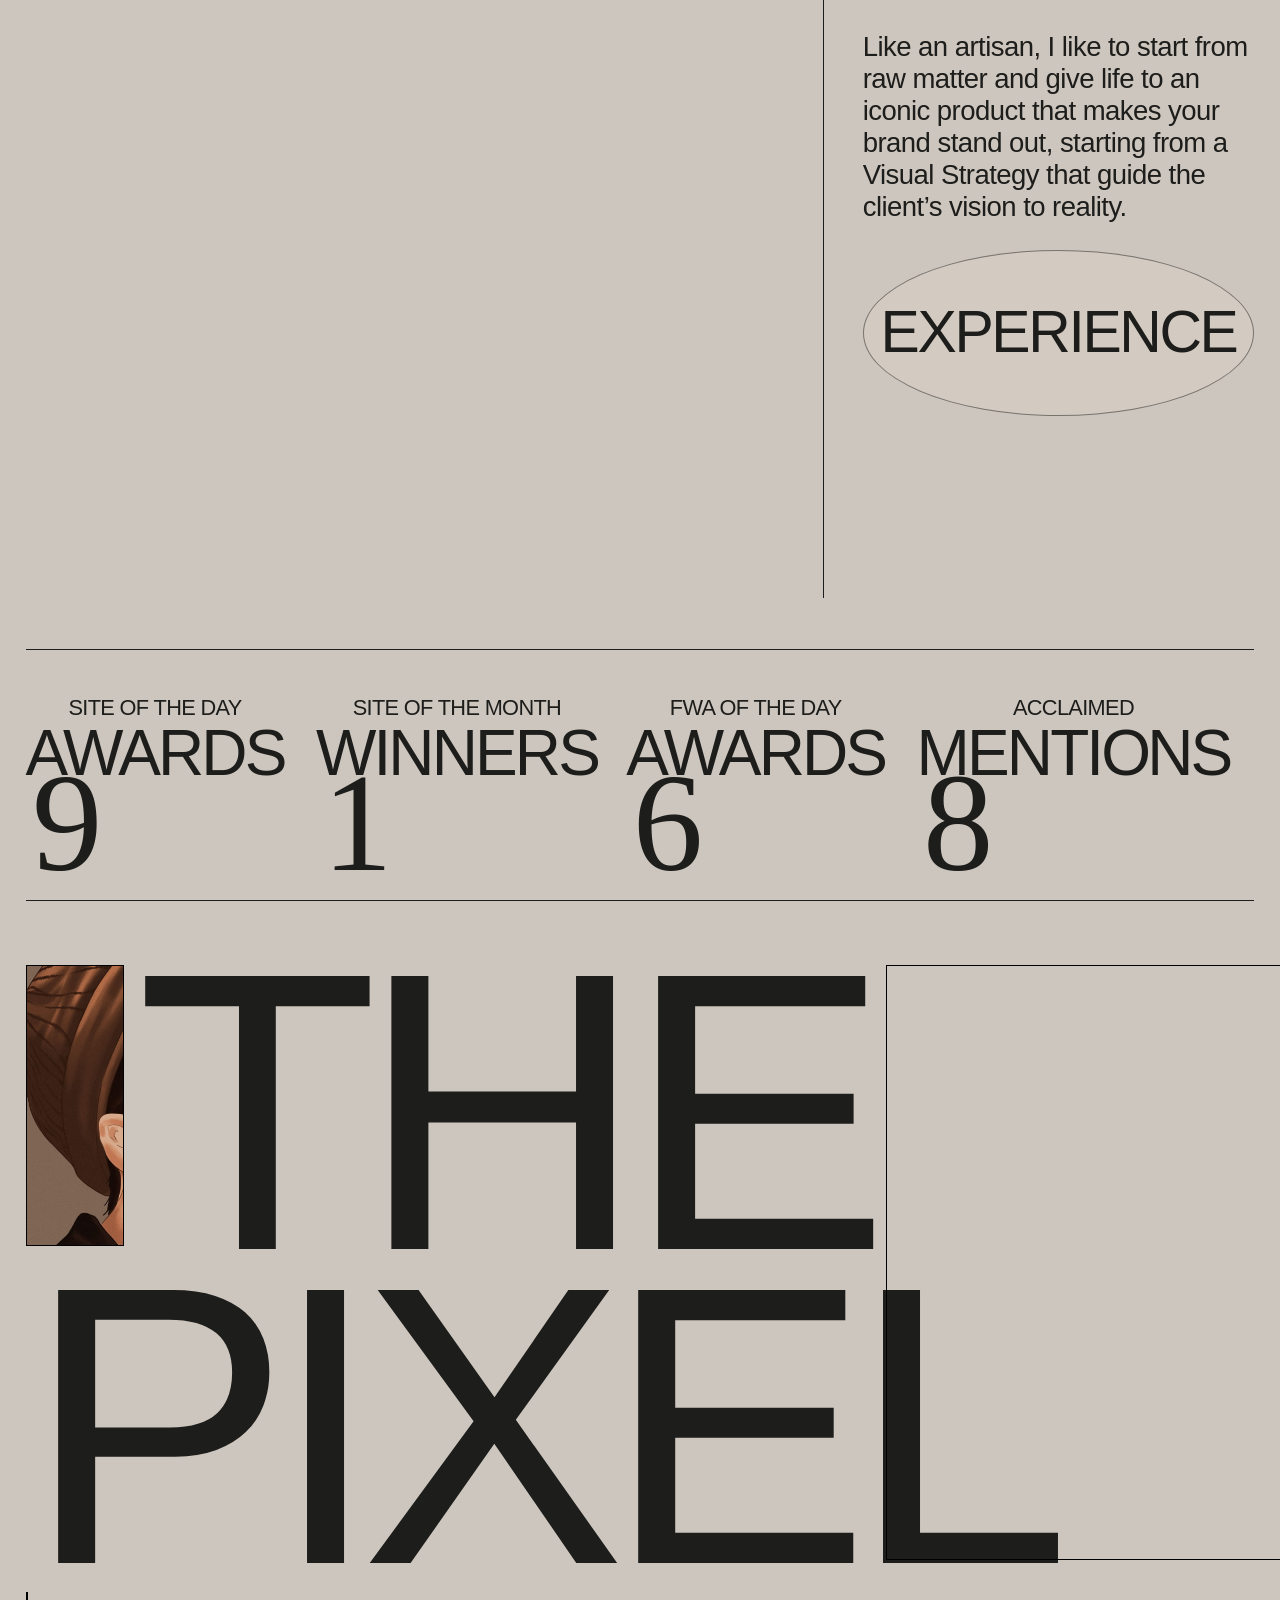
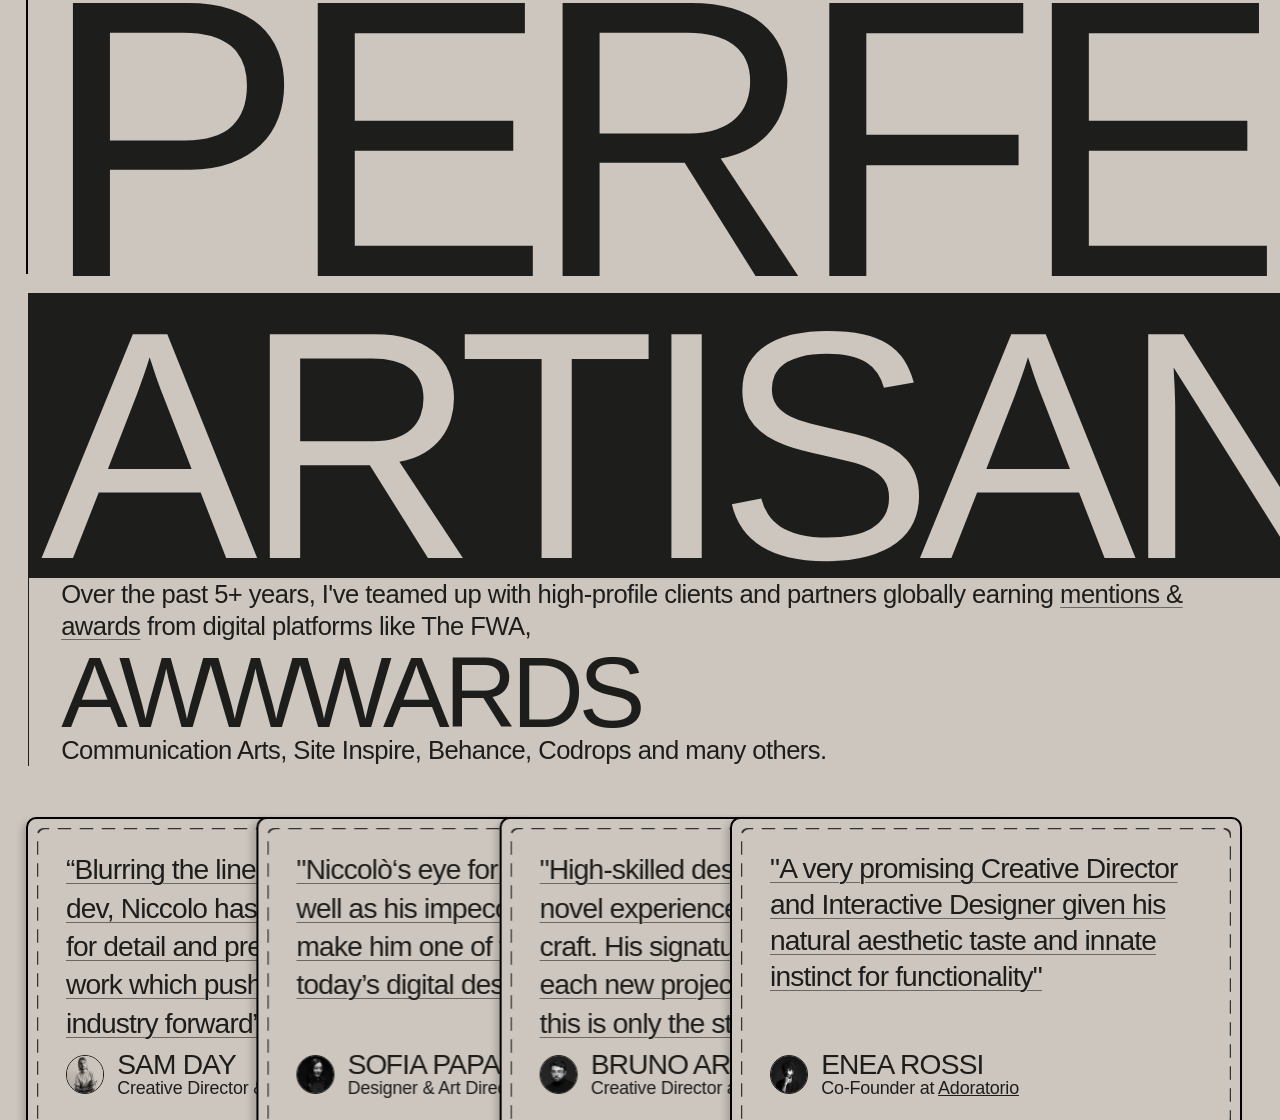
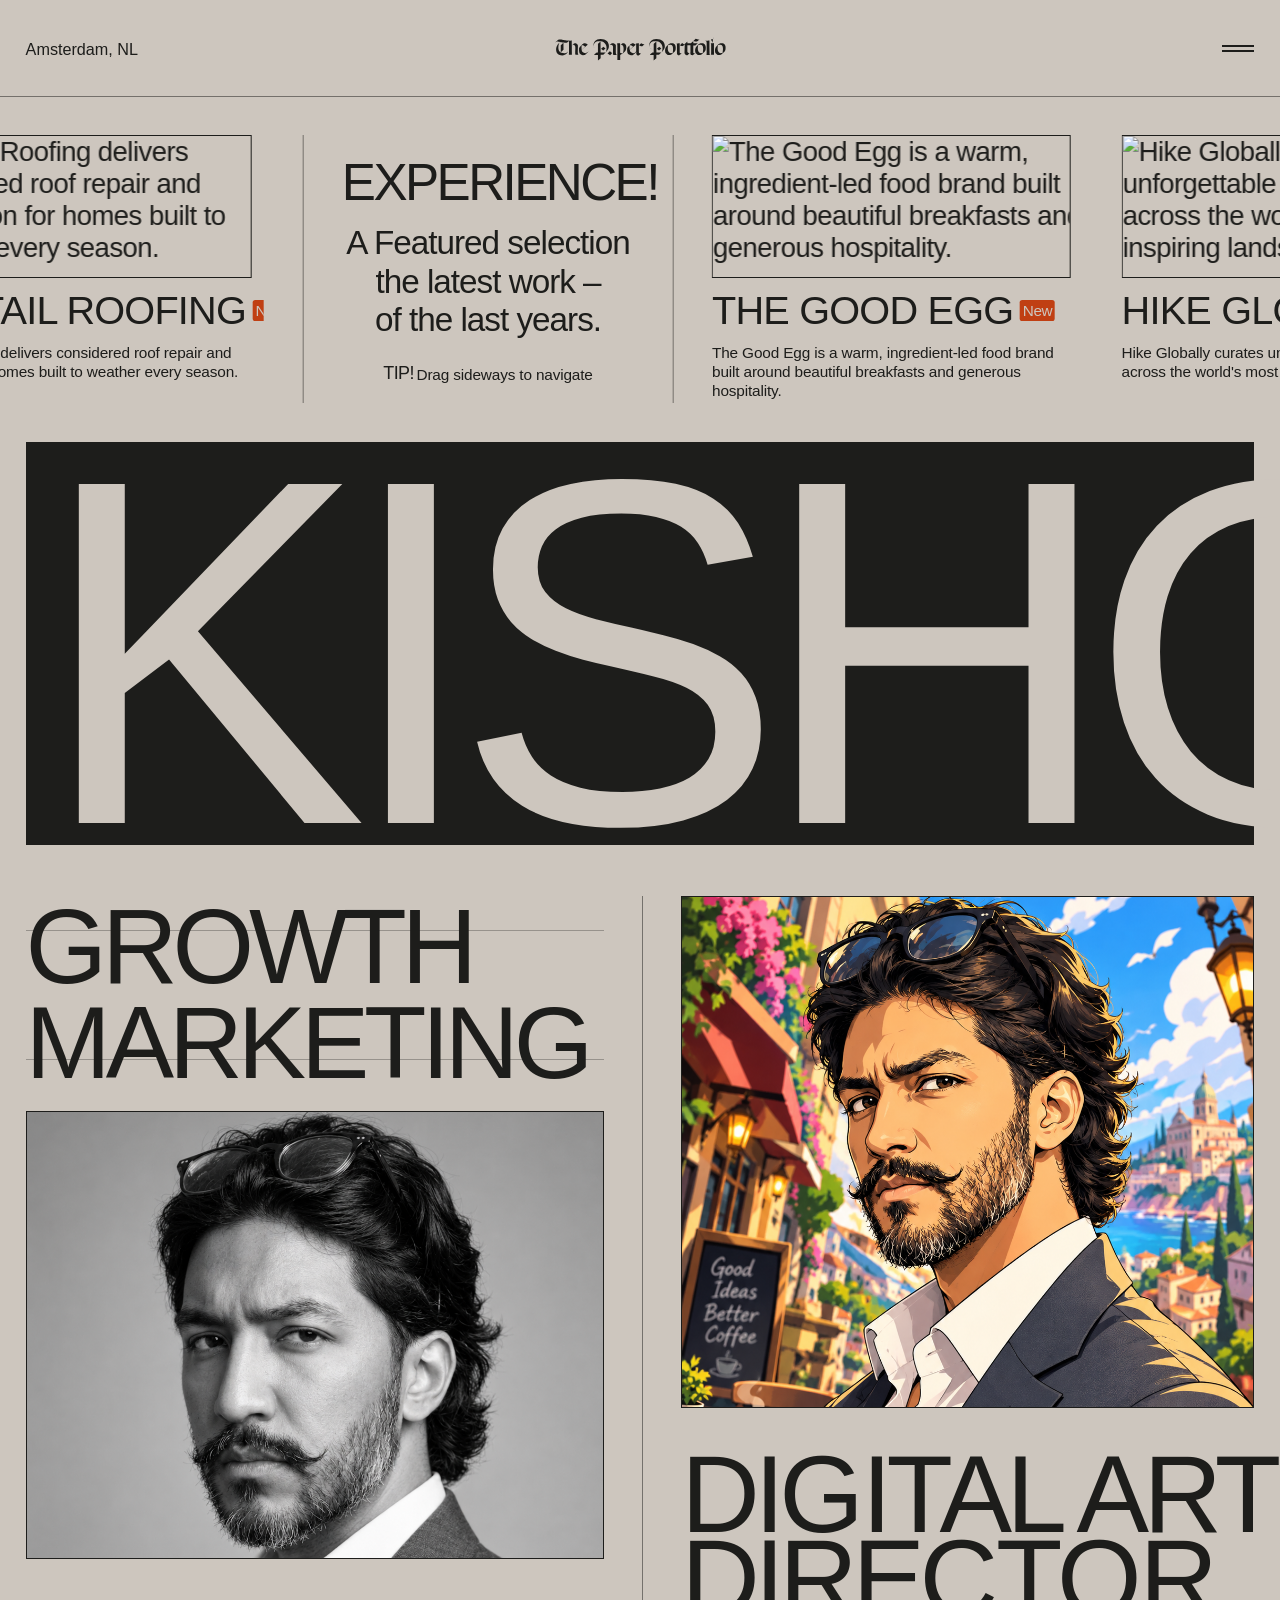
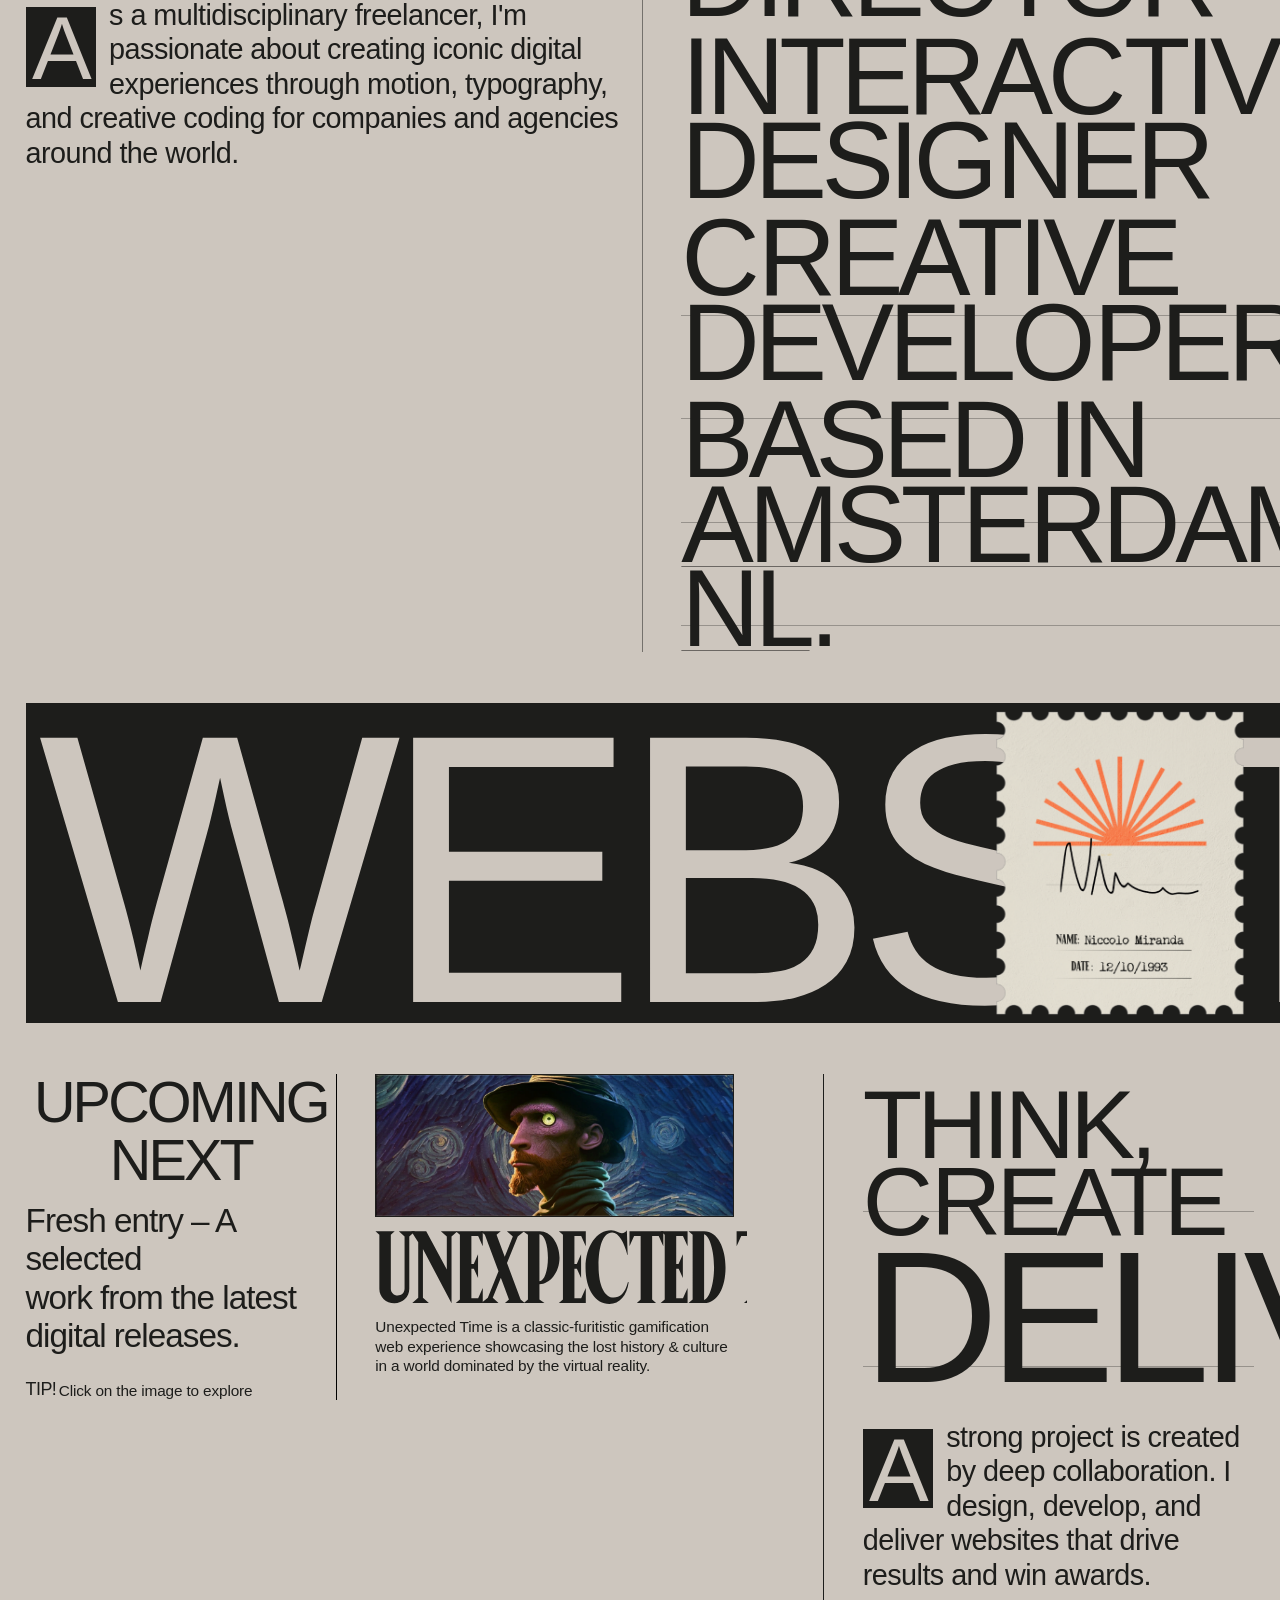
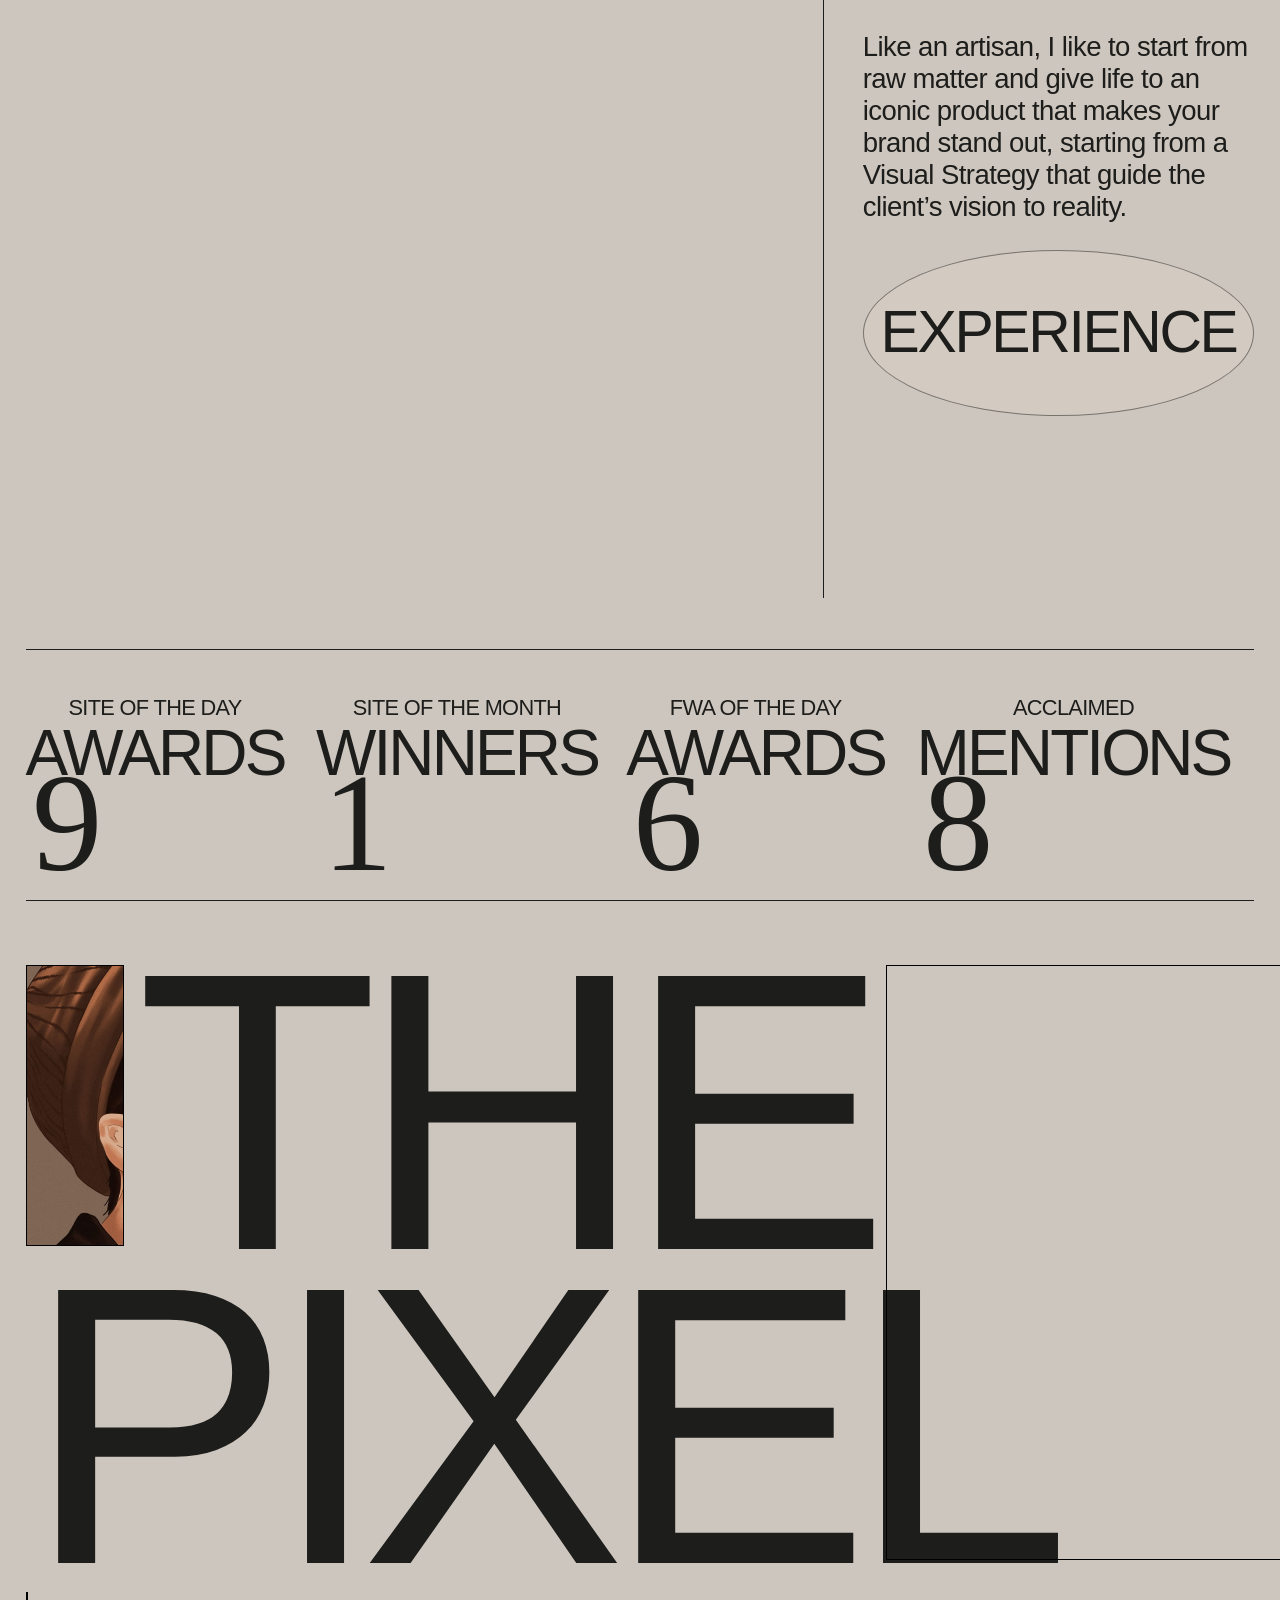
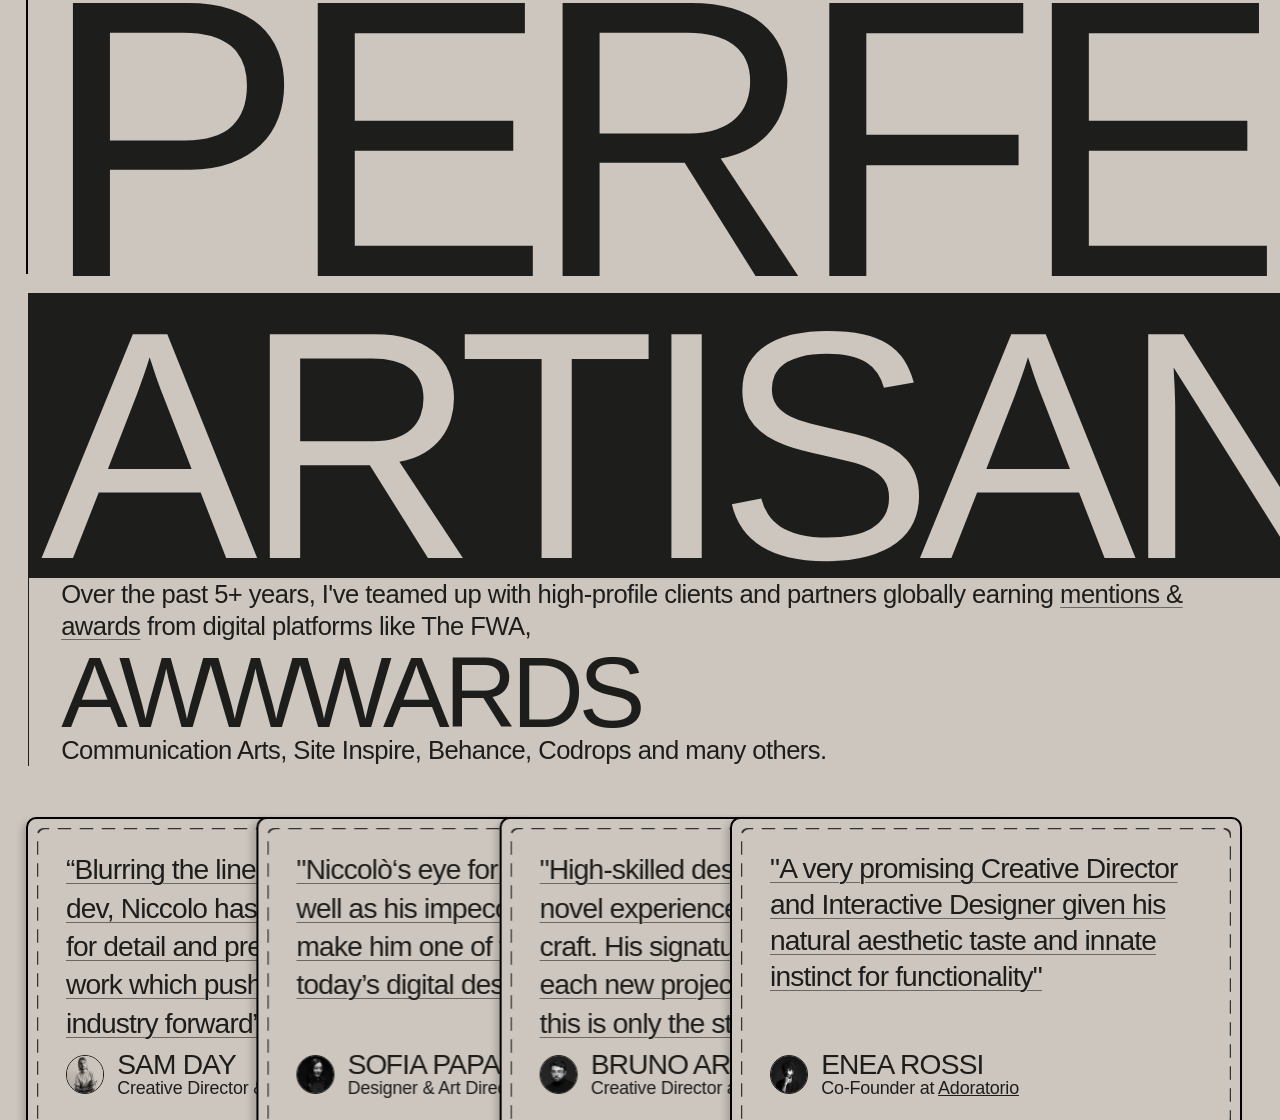
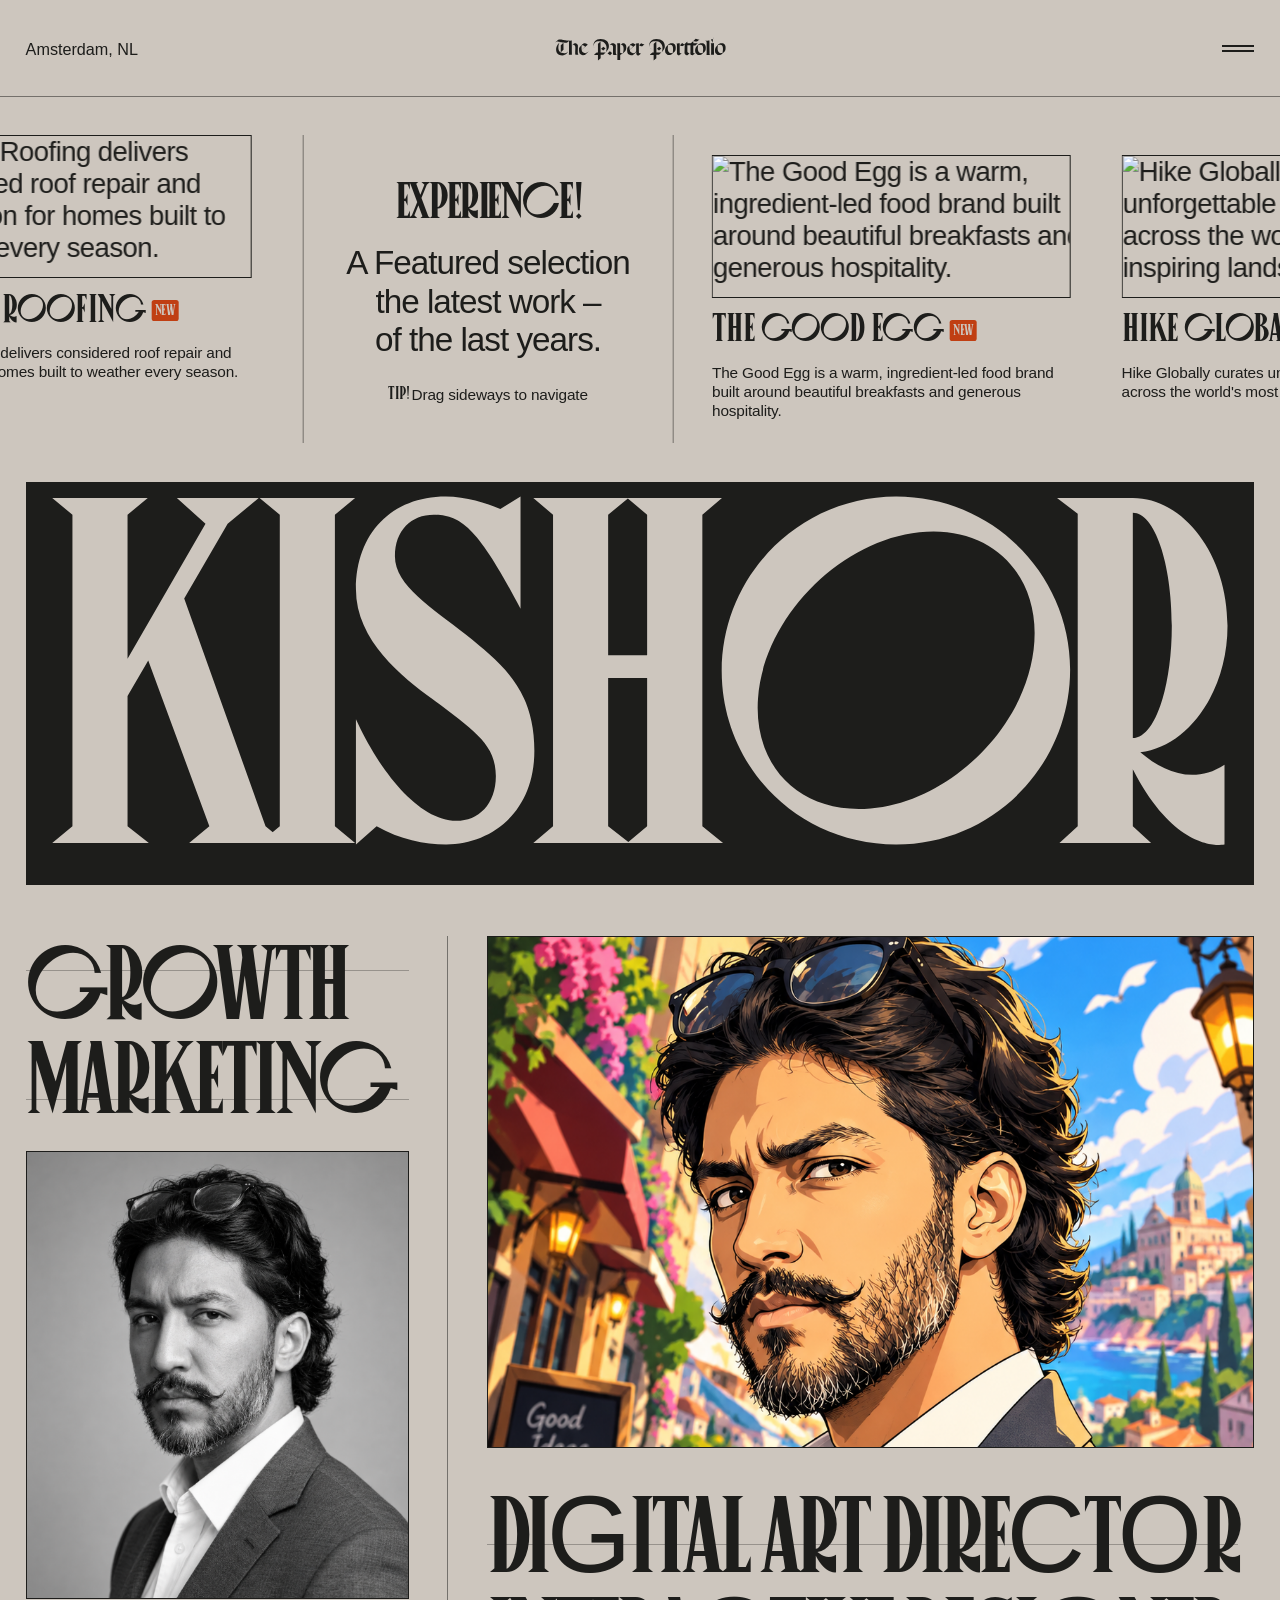
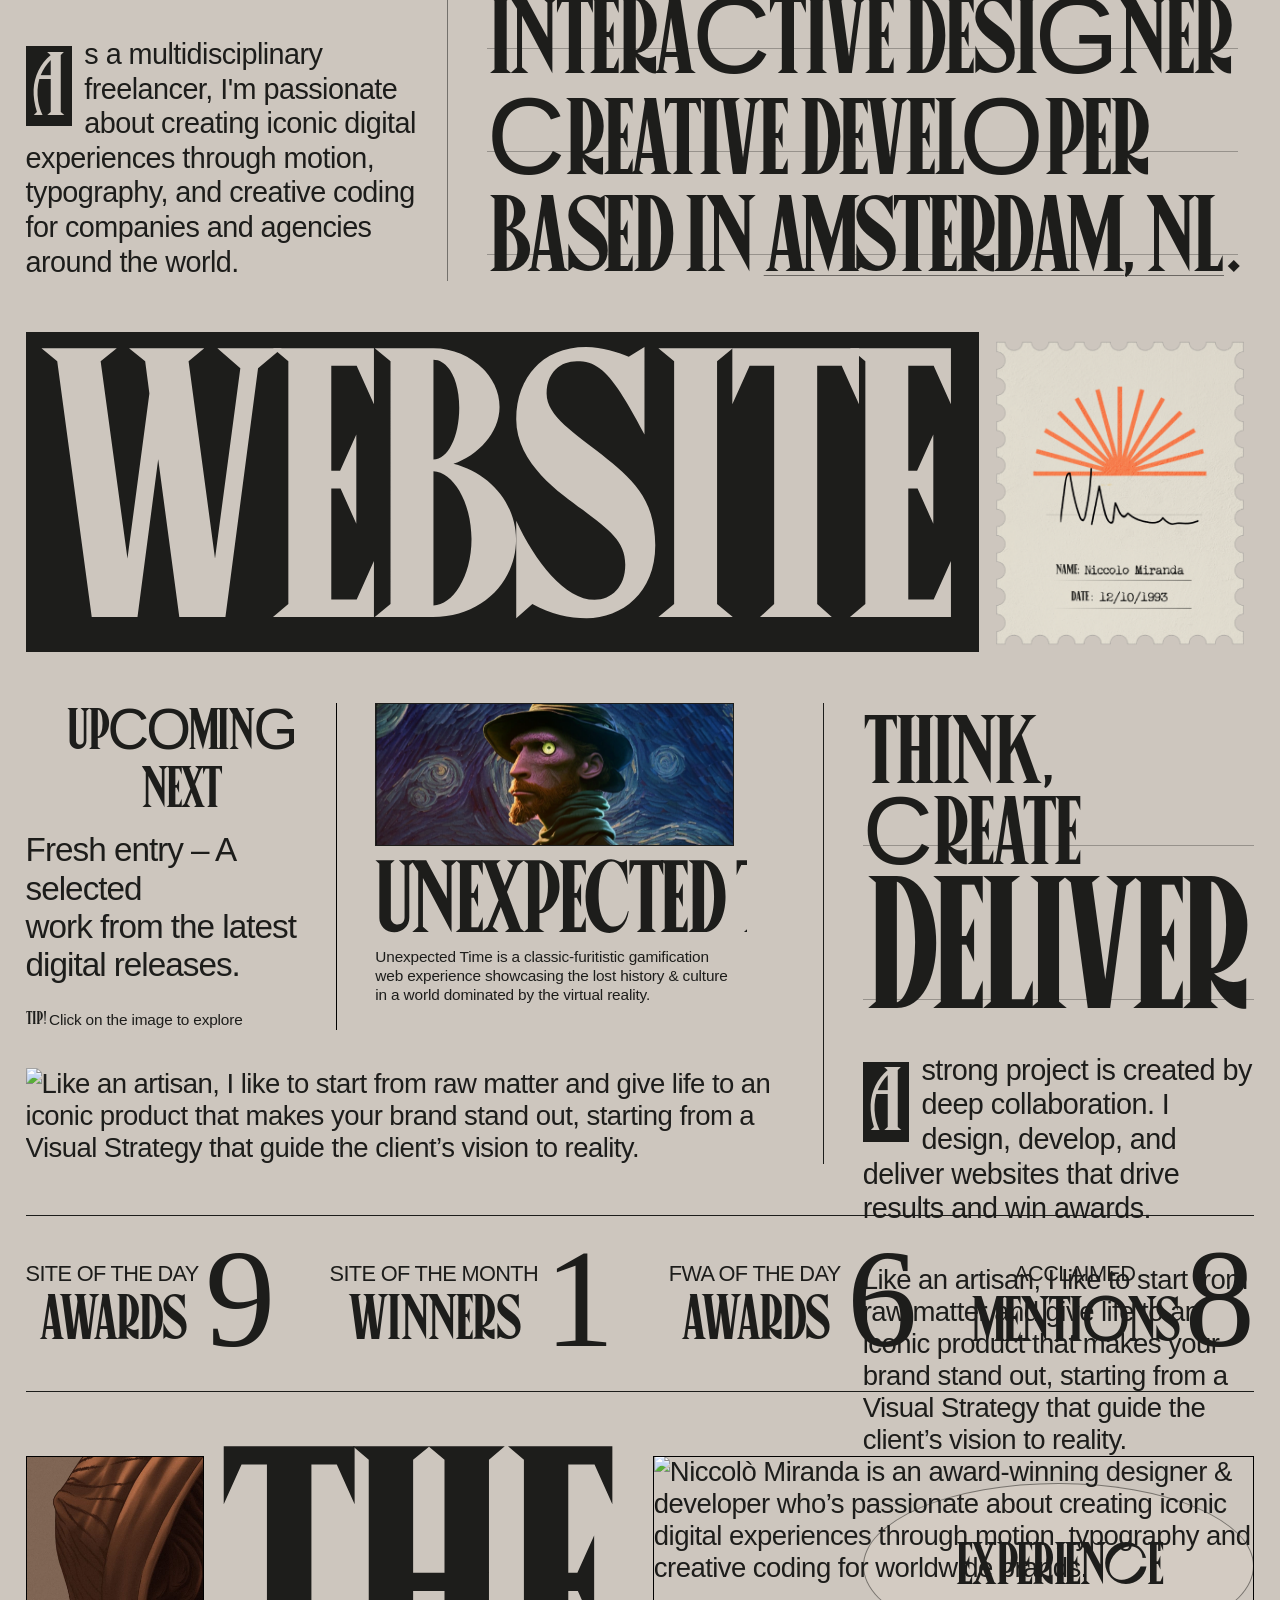
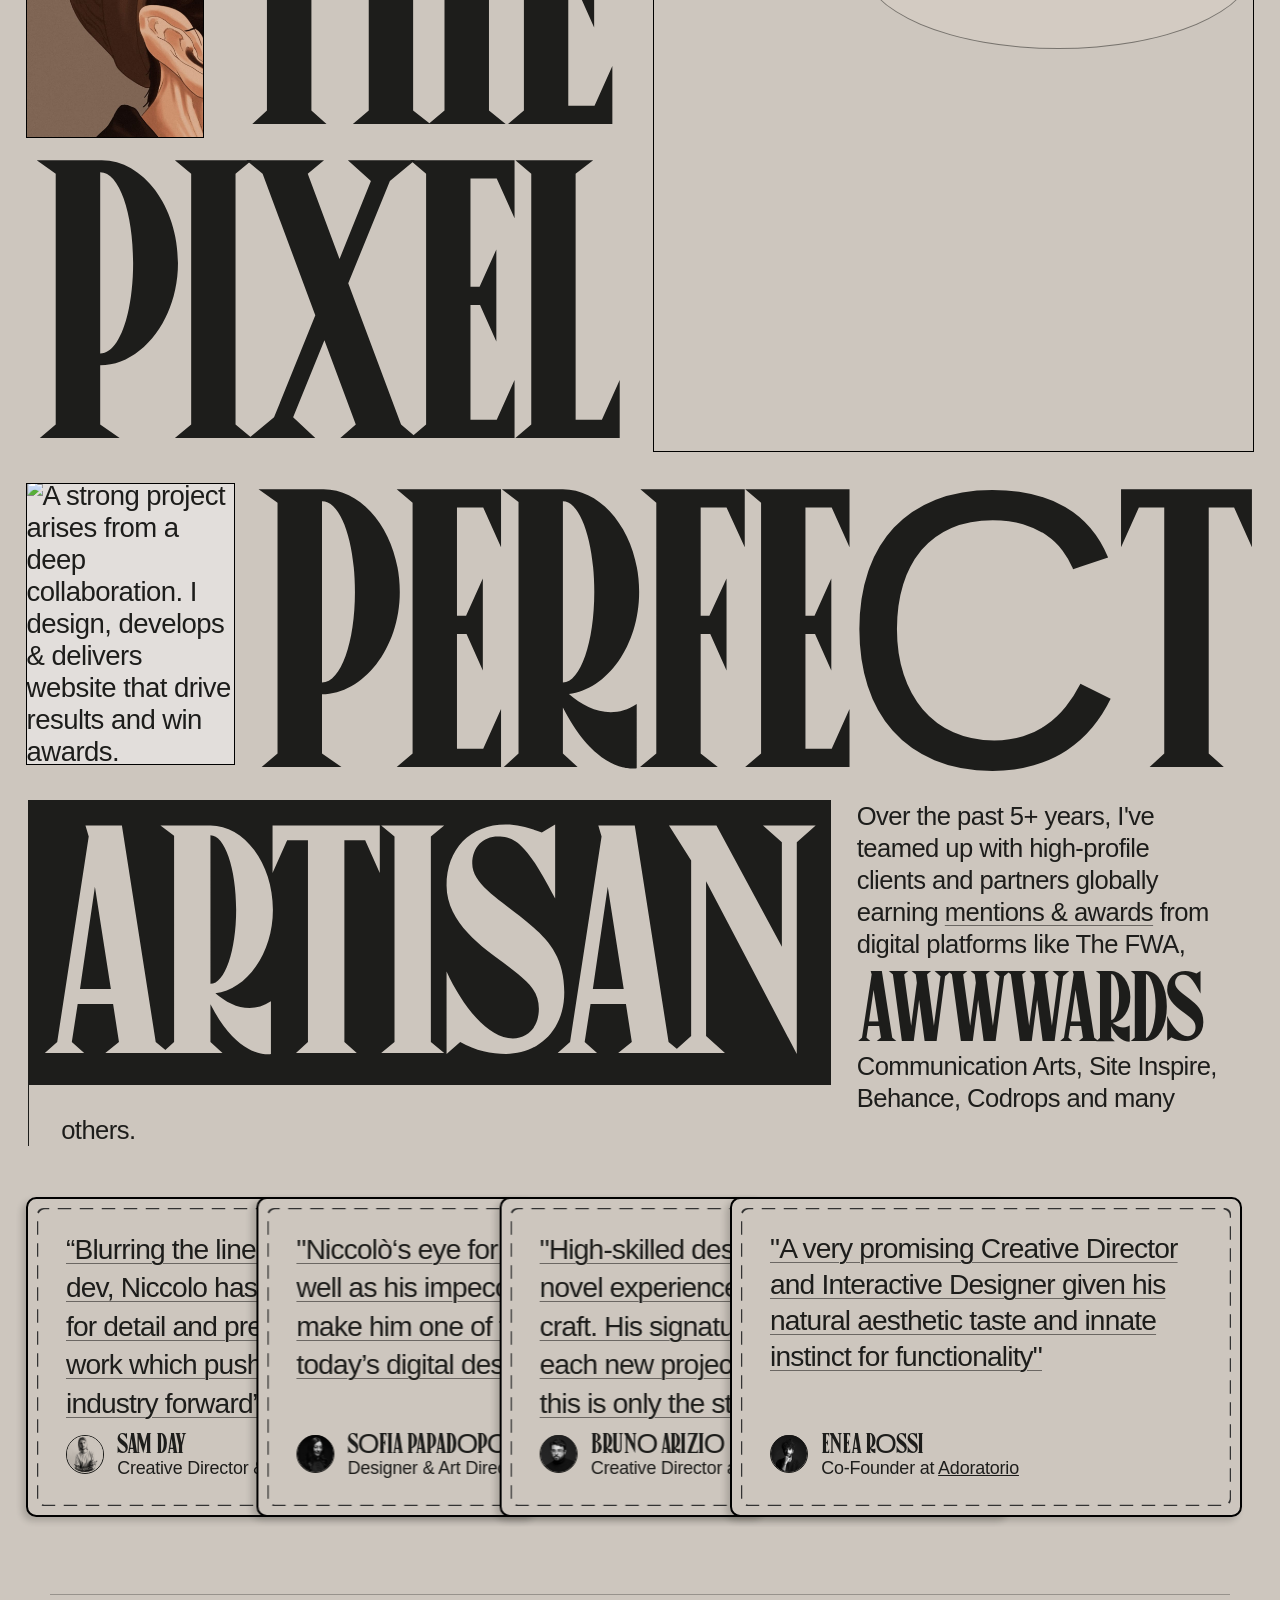
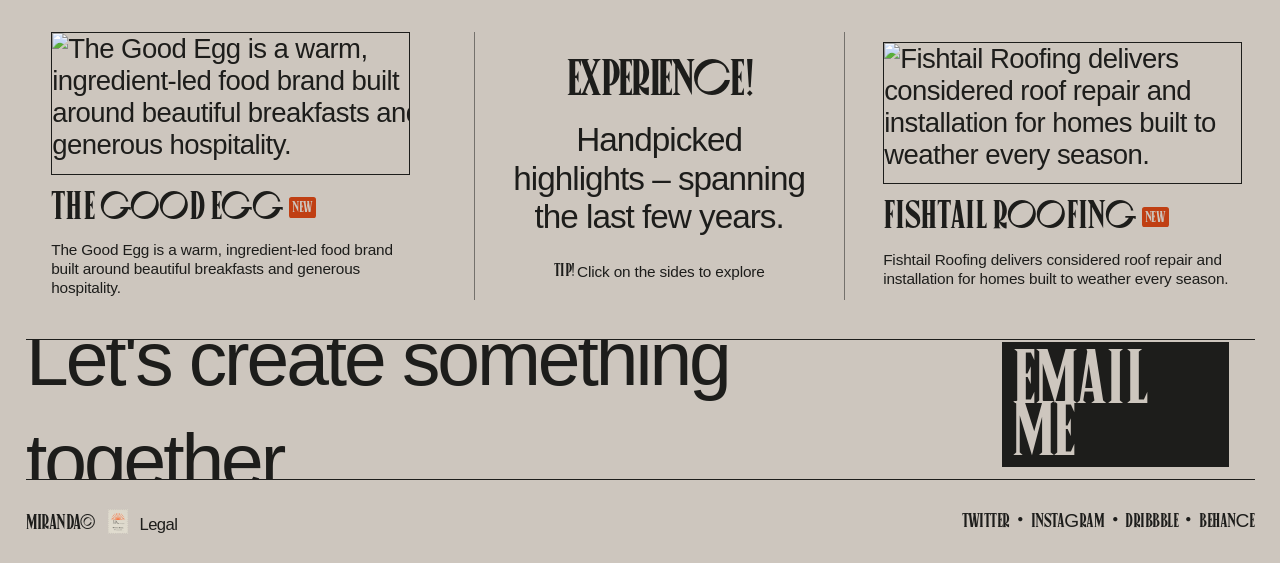
